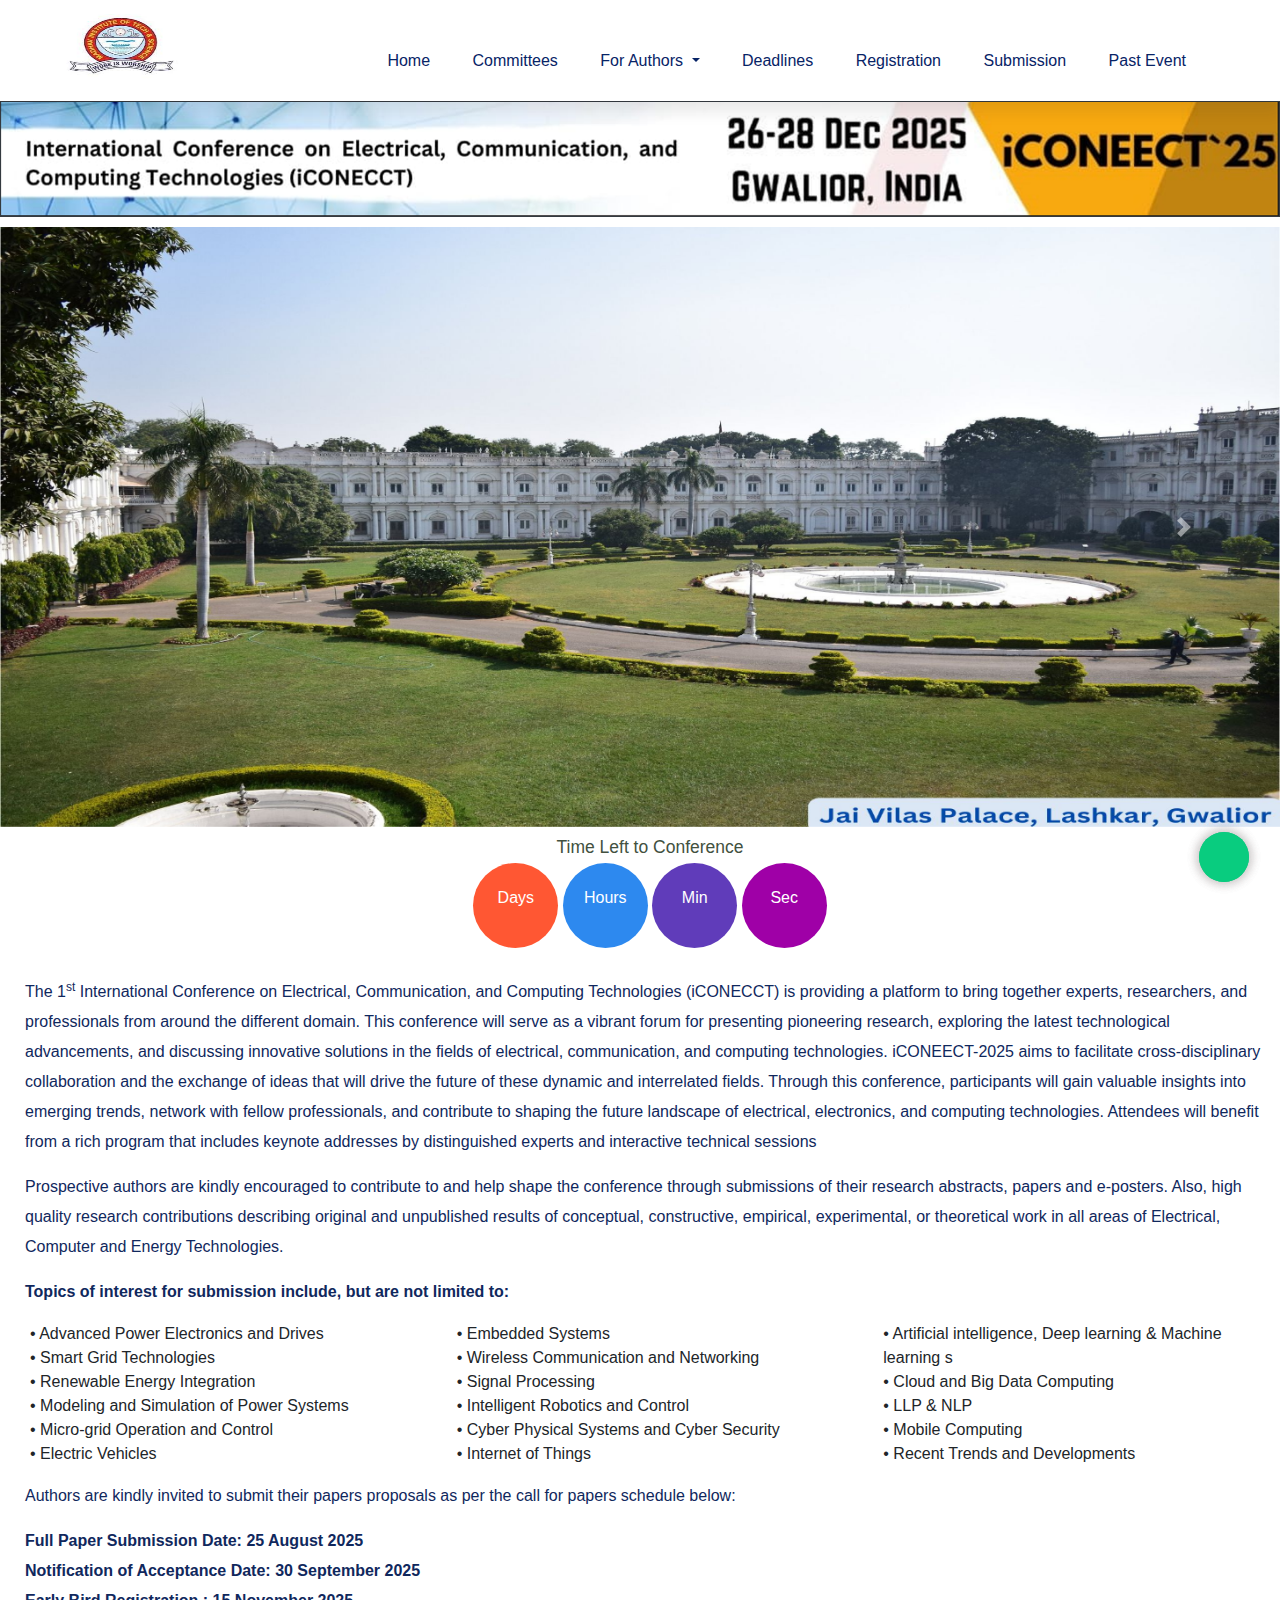
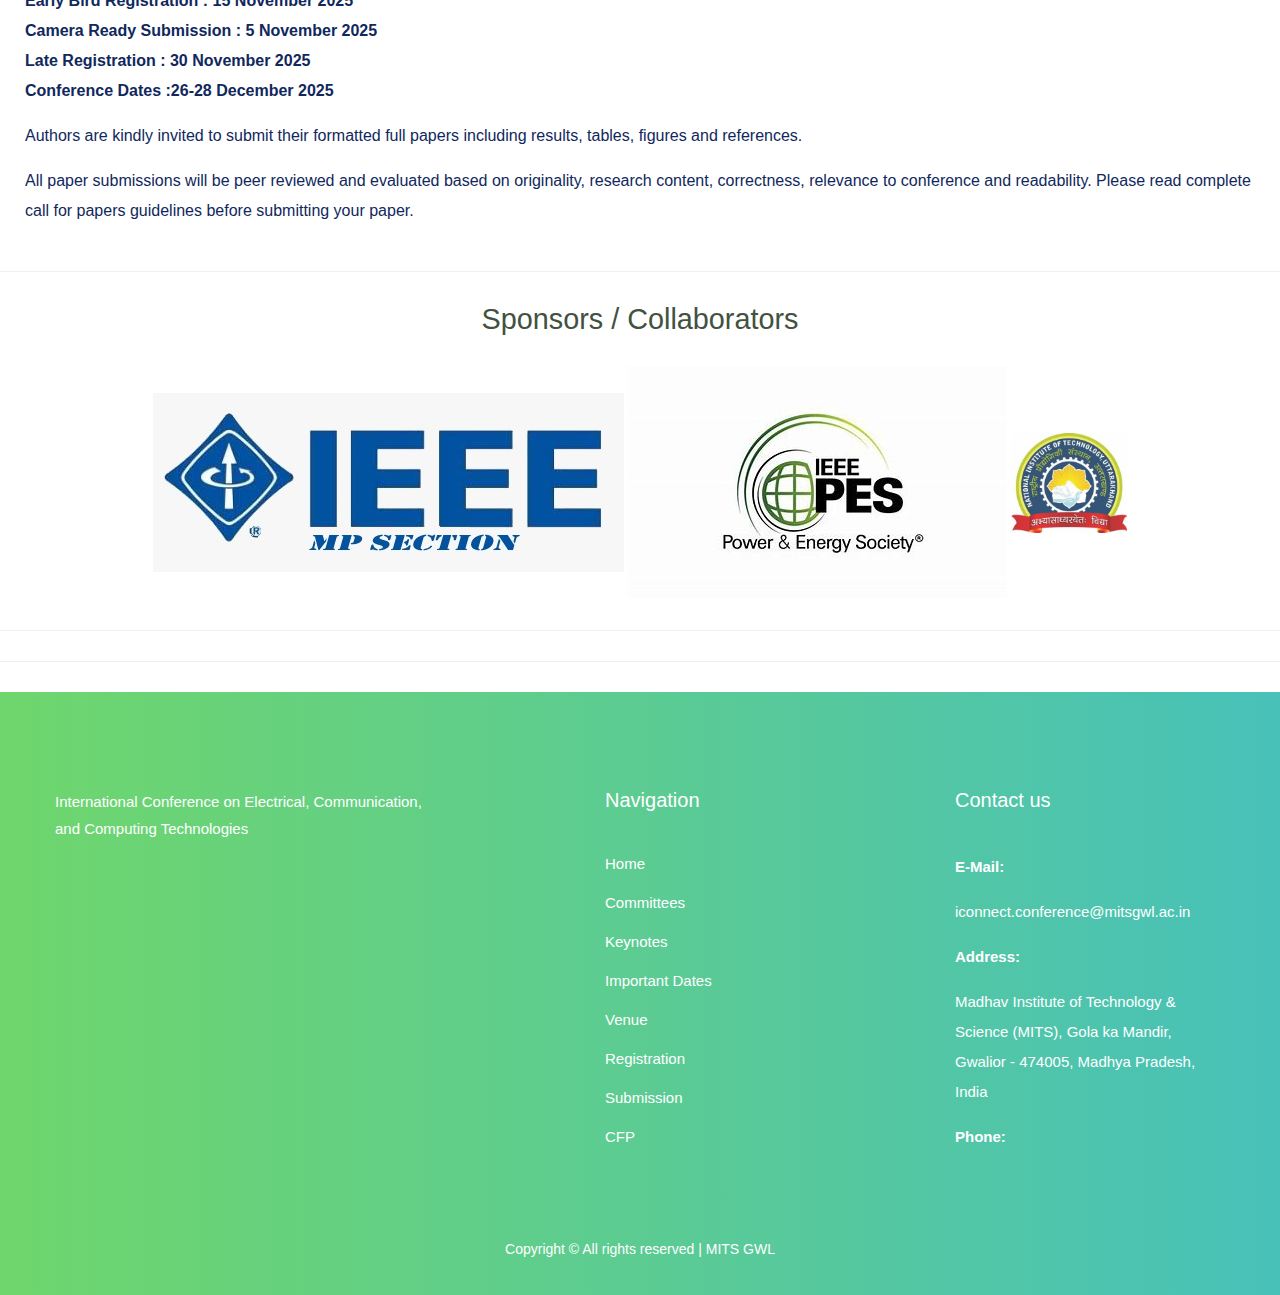
==== index.html @ 1bbd07cb "background color behind the poster is removed  enter the commit message for your changes. Lines star" ====
<!doctype html>
<html class="no-js" lang="en">

<!-- Mirrored from www.icecet.com/ by HTTrack Website Copier/3.x [XR&CO'2014], Thu, 08 Aug 2024 05:51:33 GMT -->
<!-- Added by HTTrack --><meta http-equiv="content-type" content="text/html;charset=UTF-8" /><!-- /Added by HTTrack -->
<head>
    <meta charset="utf-8">
    <meta http-equiv="x-ua-compatible" content="ie=edge">
    <title>iCONEECT-2024 - International Conference on Electrical Computer and Energy Technologies</title>
    <meta name="description" content="">
    <meta name="viewport" content="width=device-width, initial-scale=1">
    
   

    <!-- CSS here -->
    <link rel="stylesheet" href="assets/css/bootstrap.min.css">
    <link rel="stylesheet" href="assets/css/owl.carousel.min.css">
    <link rel="stylesheet" href="assets/css/slicknav.css">
    <link rel="stylesheet" href="assets/css/flaticon.css">
    <link rel="stylesheet" href="assets/css/progressbar_barfiller.css">
    <link rel="stylesheet" href="assets/css/gijgo.css">
    <link rel="stylesheet" href="assets/css/animate.min.css">
    <link rel="stylesheet" href="assets/css/animated-headline.css">
    <link rel="stylesheet" href="assets/css/magnific-popup.css">
    <link rel="stylesheet" href="assets/css/fontawesome-all.min.css">
    <link rel="stylesheet" href="assets/css/themify-icons.css">
    <link rel="stylesheet" href="assets/css/slick.css">
    <link rel="stylesheet" href="assets/css/nice-select.css">
    <link rel="stylesheet" href="assets/css/style.css">


    



    <!-- Google Tag Manager -->
    <script>(function(w,d,s,l,i){w[l]=w[l]||[];w[l].push({'gtm.start':
    new Date().getTime(),event:'gtm.js'});var f=d.getElementsByTagName(s)[0],
    j=d.createElement(s),dl=l!='dataLayer'?'&l='+l:'';j.async=true;j.src=
    '../www.googletagmanager.com/gtm5445.html?id='+i+dl;f.parentNode.insertBefore(j,f);
    })(window,document,'script','dataLayer','GTM-P5CJRMF');</script>
    <!-- End Google Tag Manager -->



   </head>
   <body >



<!-- Google Tag Manager (noscript) -->
<!-- <noscript><iframe src="https://www.googletagmanager.com/ns.html?id=GTM-P5CJRMF"
height="0" width="0" style="display:none;visibility:hidden"></iframe></noscript> -->
<!-- End Google Tag Manager (noscript) -->







    <!-- ? Preloader Start -->
    <!-- <div id="preloader-active">
        <div class="preloader d-flex align-items-center justify-content-center">
            <div class="preloader-inner position-relative">
                <div class="preloader-circle"></div>
                <div class="preloader-img pere-text">
                    <img src="assets/img/logo/loder.png" alt="">
                </div>
            </div>
        </div>
    </div> -->
    <!-- Preloader Start -->
    <header>
        <!-- Header Start -->
        <div class="header-area">
            <div class="main-header ">
                <div class="header-bottom  header-sticky">
                    <div class="container-fluid">
                        <div class="row align-items-end">
                            <!-- Logo -->
                            <div class="col-xl-1 col-lg-1">
                                <div class="logo">
                                    <a href="home.html"><img src="[data-uri]" alt="" style = "height: 100px; width: 150px;" ></a>
                                </div>
                            </div>
                            <div class="col-xl-11 col-lg-11">
                                <div class="menu-wrapper  d-flex align-items-end justify-content-end">
                                    <!-- Main-menu -->
                                    <div class="main-menu d-none d-lg-block">
                                        <nav>
                                            <ul id="navigation">
                                                <li><a href="home.html">Home</a></li>
                                                <li><a href="committees.html">Committees</a></li>
    
                                                <li class="nav-item dropdown">
                                                    <a class="nav-link dropdown-toggle" href="#" id="navbarDropdownMenuLink" data-toggle="dropdown" aria-haspopup="true" aria-expanded="false">
                                                        For Authors
                                                    </a>
                                                    <div class="dropdown-menu" aria-labelledby="navbarDropdownMenuLink">
                                                        <a class="dropdown-item" href="venue.html">Venue </a>
                                                        <a class="dropdown-item" href="keynotes.html">Keynotes </a>
                                                        <a class="dropdown-item" href="cfp.html">Call For Papers</a>
                                                    </div>
                                                </li>
    
                                                <li><a href="important-dates.html">Deadlines </a></li>
                                                <li><a href="registration.html">Registration</a></li>
                                                <li><a href="submission.html">Submission</a></li>
                                                <li><a href="past-events.html">Past Event </a></li>
                                            </ul>
                                        </nav>
                                    </div>
                                </div>
                            </div>
                            <!-- Mobile Menu -->
                            <div class="col-12">
                                <div class="mobile_menu d-block d-lg-none"></div>
                            </div>
                        </div>
                    </div>
                </div>
            </div>
        </div>
        <!-- Header End -->
    </header>

<main>
    
</main>

<!-- Load header.html dynamically -->
<!-- <script>
    document.addEventListener("DOMContentLoaded", function() {
        // Fetch the header.html and insert it into the header div
        fetch('home-header.html')
        .then(response => response.text())
        .then(data => {
            document.getElementById('header').innerHTML = data;
        })
        .catch(error => console.error('Error loading header:', error));
    });
</script> -->
  <script>
// Set the date we're counting down to
var countDownDate = new Date("July 3, 2025 10:00:00").getTime();

// Update the count down every 1 second
var x = setInterval(function() {

  // Get today's date and time
  var now = new Date().getTime();

  // Find the distance between now and the count down date
  var distance = countDownDate - now;

  // Time calculations for days, hours, minutes and seconds
  var days = Math.floor(distance / (1000 * 60 * 60 * 24));
  var hours = Math.floor((distance % (1000 * 60 * 60 * 24)) / (1000 * 60 * 60));
  var minutes = Math.floor((distance % (1000 * 60 * 60)) / (1000 * 60));
  var seconds = Math.floor((distance % (1000 * 60)) / 1000);

  // Display the result in the element with id="sayac"
  //document.getElementById("sayac").innerHTML = days + "d " + hours + "h "
  //+ minutes + "m " + seconds + "s ";

  document.getElementById("gun").innerHTML = days;
  document.getElementById("saat").innerHTML = hours;
  document.getElementById("dakika").innerHTML = minutes;
  document.getElementById("saniye").innerHTML = seconds;

  document.getElementById("gun_m").innerHTML = days;
  document.getElementById("saat_m").innerHTML = hours;
  document.getElementById("dakika_m").innerHTML = minutes;
  document.getElementById("saniye_m").innerHTML = seconds;

  // If the count down is finished, write some text
  if (distance < 0) {
    clearInterval(x);
    document.getElementById("sayac").innerHTML = "EXPIRED";
  }
}, 1000);
</script>


</script>
<style> 
    /* unvisited link */
    a:link {
    color: blue;
    }

    /* visited link */
    a:visited {
    color: blue;
    }

    /* mouse over link */
    a:hover {
    color: hotpink;
    }

    /* selected link */
    a:active {
    color: red;
    }
</style>
<main>

         <section class=" d-none d-sm-block border border-dark" style="margin: 0px 0px 10px 0px;">
            <div class="align-items-center">
               <img  src="assets\img\post\poster.png" class="img-fluid" alt="Conferance Date">
            </div>
        </section>

		
        <section class="support-company-area fix d-block d-sm-none">
            <div class="support-wrapper align-items-center">
                <div class="container-fluid">
                    <div class="support-caption">
                        <p class="">
                            <img src="assets\img\post\poster.png" class="img-fluid" alt="Conferance Date">
                        </p>
                    </div>
                </div>
            </div>
        </section>

        <div id="carouselExampleControls" class="carousel slide" data-ride="carousel">
            <div class="carousel-inner">
                <div class="carousel-item active">
                    <img class="d-block w-100" src="assets\img\hero\jaivilaspalace (2).jpg" alt="Icecet Slider" style="height: 600px; width: 600px;">
                    <p style="position: absolute; margin-top:50%;">Gwalior Fort</p>
                </div>
                <div class="carousel-item">
                    <img class="d-block w-100" src="assets\img\hero\suntemple.jpg" alt="Icecet Slider" style="height: 600px; width: 600px;">
                </div>
                <div class="carousel-item">
                    <img class="d-block w-100" src="assets\img\hero\Mits.jpg" alt="Icecet Slider"style="height: 600px; width: 600px;">
                </div>
                <div class="carousel-item">
                    <img class="d-block w-100" src="assets\img\hero\gwaliorfort (2).jpg" alt="Icecet Slider"style="height: 600px; width: 600px;">
                </div>
               
                
            </div>
            <a class="carousel-control-prev" href="#carouselExampleControls" role="button" data-slide="prev">
                <span class="carousel-control-prev-icon" aria-hidden="true"></span>
                <span class="sr-only">Previous</span>
            </a>
            <a class="carousel-control-next" href="#carouselExampleControls" role="button" data-slide="next">
                <span class="carousel-control-next-icon" aria-hidden="true"></span>
                <span class="sr-only">Next</span>
            </a>
        </div>



        <section class="support-company-area fix ">
            <div class="support-wrapper align-items-center">
                <div class="md-col-12 container-fluid" style="margin:10px;">
                    <div class="support-caption">

                        <div class="container">
                            <div class="row">
                                <div class="col-sm-12 text-center">
                                <h3>Time Left to Conference</h3>
                                </div>
                            </div>
                            <!-- For pc -->
                            <div class="row d-none d-sm-block">
                                <div class="col-sm-12 text-center">
                                <div style="height: 85px; width: 85px; background-color: #FF5733; border-radius: 50%; display: inline-block; margin-top: 0px; padding-top: 0px;">
                                    <h3 id="gun" style="padding-top:15px; font-weight: bold; color:white"></h3>
                                    <p style="color:white;">Days</p>
                                </div>
                                <div style="height: 85px; width: 85px; background-color: #2d89ef; border-radius: 50%; display: inline-block;">
                                    <h3 id="saat" style="padding-top:15px; font-weight: bold; color:white"></h3>
                                    <p style="color:white;">Hours</p>
                                </div>
                                <div style="height: 85px; width: 85px; background-color: #603cba; border-radius: 50%; display: inline-block;">
                                    <h3 id="dakika" style="padding-top:15px; font-weight: bold; color:white"></h3>
                                    <p style="color:white;">Min</p>
                                </div>
                                <div style="height: 85px; width: 85px; background-color: #9f00a7; border-radius: 50%; display: inline-block;">
                                    <h3 id="saniye" style="padding-top:15px; font-weight: bold; color:white"></h3>
                                    <p style="color:white;">Sec</p>
                                </div>
                                </div>
                            </div>
                            <!-- For Mobile -->
                            <div class="row d-none d-block d-sm-none">
                                <div class="col-sm-12 text-center">
                                <div style="height: 65px; width: 65px; background-color: #FF5733; border-radius: 50%; display: inline-block; margin-top: 0px; padding-top: 0px;">
                                    <h3 id="gun_m" style="padding-top:15px; font-weight: bold; color:white; font-size: 14px;"></h3>
                                    <p style="color:white; font-size: 10px;">Days</p>
                                </div>
                                <div style="height: 65px; width: 65px; background-color: #2d89ef; border-radius: 50%; display: inline-block;">
                                    <h3 id="saat_m" style="padding-top:15px; font-weight: bold; color:white; font-size: 14px;"></h3>
                                    <p style="color:white; font-size: 10px;">Hours</p>
                                </div>
                                <div style="height: 65px; width: 65px; background-color: #603cba; border-radius: 50%; display: inline-block;">
                                    <h3 id="dakika_m" style="padding-top:15px; font-weight: bold; color:white; font-size: 14px;"></h3>
                                    <p style="color:white; font-size: 10px;">Min</p>
                                </div>
                                <div style="height: 65px; width: 65px; background-color: #9f00a7; border-radius: 50%; display: inline-block;">
                                    <h3 id="saniye_m" style="padding-top:15px; font-weight: bold; color:white; font-size: 14px;"></h3>
                                    <p style="color:white; font-size: 10px;">Sec</p>
                                </div>
                                </div>
                            </div>
                        </div>

                        <br>

                        <p class="pera-top" style="padding-top: 5px;">
                            The 1<sup>st</sup>  International Conference on Electrical, Communication, and Computing Technologies (iCONECCT) is providing a platform to bring together experts, researchers, and professionals from around the different domain. 
                            This conference will serve as a vibrant forum for presenting pioneering research, exploring the latest technological advancements, and discussing innovative solutions in the fields of electrical, communication, and computing technologies. iCONEECT-2025 aims to facilitate cross-disciplinary collaboration and 
                            the exchange of ideas that will drive the future of these dynamic and interrelated fields.
                             Through this conference, participants will gain valuable insights into emerging trends, network with fellow professionals, and contribute to shaping the future landscape of electrical, electronics, and computing technologies. Attendees will benefit from a rich program that includes keynote addresses by distinguished experts and interactive
                              technical sessions
                        </p>

                        <p class="pera-top">
                        Prospective authors are kindly encouraged to contribute to and help shape the conference through submissions of their research abstracts, papers and e-posters. 
                        Also, high quality research contributions describing original and unpublished results of conceptual, constructive, empirical, experimental, or theoretical work in all areas of Electrical, Computer and Energy Technologies.
                        </p>



                       

                        <p class="pera-top">
                        <b>Topics of interest for submission include, but are not limited to:</b><br>
                            <div class="row">
                                <div class="col-md-4">
                                    <ul style="list-style-type:disc;" class="mx-auto px-2">
                                        <li>• Advanced Power Electronics and Drives</li>
                                        <li>• Smart Grid Technologies </li>
                                        <li>• Renewable Energy Integration</li>
                                        <li>• Modeling and Simulation of Power Systems</li>
                                        <li>• Micro-grid Operation and Control</li>
                                        <li>• Electric Vehicles</li>
                                        
                                    </ul>
                                </div>
                                <div class="col-md-4">
                                    <ul style="list-style-type:disc;" class="mx-auto px-2">
                                        <li>• Embedded Systems</li> 
                                        <li>• Wireless Communication and Networking</li>
                                        <li>• Signal Processing</li>
                                        <li>• Intelligent Robotics and Control</li>
                                        <li>• Cyber Physical Systems and Cyber Security</li>
                                        <li>• Internet of Things</li>

                                    </ul>
                                </div>
                                <div class="col-md-4">
                                    <ul style="list-style-type:disc;" class="mx-auto px-2">
                                        <li>• Artificial intelligence, Deep learning & Machine learning s</li> 
                                        <li>• Cloud and Big Data Computing</li>
                                        <li>• LLP & NLP</li>
                                        <li>• Mobile Computing</li>
                                        <li>• Recent Trends and Developments</li>
                                        
                                    </ul>
                                </div>
                            </div>
                        </p>

                        <p>
                            Authors are kindly invited to submit their papers proposals as per the call for papers schedule below:
                        </p>

                        <p>
                            <b>Full Paper Submission Date:</b> <b>25 August 2025</b> <br>
                            <b> Notification of Acceptance Date:</b> <b>30 September 2025</b>  <br>
                            <b>Early Bird Registration :</b> <b>15 November 2025</b> <br>
                            <b>Camera Ready Submission :</b> <b>5 November 2025</b>  <br>
                            <b>Late Registration :</b> <b>30 November 2025</b> <br>
                            <b>Conference Dates :</b><b>26-28 December 2025</b><br>
                        </p>

                        <p>
                            Authors are kindly invited to submit their formatted full papers including results, tables, figures and references.
                        </p>

                        <p>
                            All paper submissions will be peer reviewed and evaluated based on originality, research content, correctness, relevance to conference and readability. Please read complete call for papers guidelines before submitting your paper.
                        </p>

                    </div>
                </div>
            </div>
        </section>



        <hr>

        <div class="container">
            <div class="row">
                <div class="col-md-12 text-center">
                    <h2 style="font-size: 1.8em;">Sponsors / Collaborators</h2>
					<br>
					<img src="assets\img\logo\IEEEMP.jpeg" style="max-width:750px;" class="img-fluid" alt="Responsive image">
					<img src="assets\img\logo\OIP.jpeg" style="max-width:750px;" class="img-fluid" alt="Responsive image">
                    <img src="assets/img/logo/nituk.jfif" alt="NIT Logo" style="height: 100px;">
                </div>
            </div>
        </div>


        <hr>

      

        <hr>

</main>
<div id="footer"></div>

<script>
    document.addEventListener("DOMContentLoaded", function() {
        // Fetch the footer.html and insert it into the footer div
        fetch('home-footer.html')
            .then(response => {
                if (!response.ok) {
                    throw new Error('Network response was not ok for footer');
                }
                return response.text();
            })
            .then(data => {
                document.getElementById('footer').innerHTML = data;
            })
            .catch(error => console.error('Error loading footer:', error));
    });
</script>
      <!-- Scroll Up -->
      <div id="back-top" >
        <a title="Go to Top" href="#"> <i class="fas fa-level-up-alt"></i></a>
    </div>

    <!-- JS here -->

    <script src="assets/js/vendor/modernizr-3.5.0.min.js"></script>
    <!-- Jquery, Popper, Bootstrap -->
    <script src="assets/js/vendor/jquery-1.12.4.min.js"></script>
    <script src="assets/js/popper.min.js"></script>
    <script src="assets/js/bootstrap.min.js"></script>
    <!-- Jquery Mobile Menu -->
    <script src="assets/js/jquery.slicknav.min.js"></script>

    <!-- Jquery Slick , Owl-Carousel Plugins -->
    <script src="assets/js/owl.carousel.min.js"></script>
    <script src="assets/js/slick.min.js"></script>
    <!-- One Page, Animated-HeadLin -->
    <script src="assets/js/wow.min.js"></script>
    <script src="assets/js/animated.headline.js"></script>
    <script src="assets/js/jquery.magnific-popup.js"></script>

    <!-- Date Picker -->
    <script src="assets/js/gijgo.min.js"></script>
    <!-- Nice-select, sticky -->
    <script src="assets/js/jquery.nice-select.min.js"></script>
    <script src="assets/js/jquery.sticky.js"></script>
    <!-- Progress -->
    <script src="assets/js/jquery.barfiller.js"></script>
    
    <!-- counter , waypoint,Hover Direction -->
    <script src="assets/js/jquery.counterup.min.js"></script>
    <script src="assets/js/waypoints.min.js"></script>
    <script src="assets/js/jquery.countdown.min.js"></script>
    <script src="assets/js/hover-direction-snake.min.js"></script>

    <!-- contact js -->
    <script src="assets/js/contact.js"></script>
    <script src="assets/js/jquery.form.js"></script>
    <script src="assets/js/jquery.validate.min.js"></script>
    <script src="assets/js/mail-script.js"></script>
    <script src="assets/js/jquery.ajaxchimp.min.js"></script>
    
    <!-- Jquery Plugins, main Jquery -->	
    <script src="assets/js/plugins.js"></script>
    <script src="assets/js/main.js"></script>
    
</body>

<!-- Mirrored from www.icecet.com/ by HTTrack Website Copier/3.x [XR&CO'2014], Thu, 08 Aug 2024 05:51:56 GMT -->
</html>
---- assets/css/flaticon.css ----
/*
  	Flaticon icon font: Flaticon
  	Creation date: 02/06/2020 05:24
  	*/

@font-face {
  font-family: "Flaticon";
  src: url("../fonts/Flaticon.eot");
  src: url("../fonts/Flaticond41d.eot?#iefix") format("embedded-opentype"),
       url("../fonts/Flaticon.woff2") format("woff2"),
       url("../fonts/Flaticon.woff") format("woff"),
       url("../fonts/Flaticon.ttf") format("truetype"),
       url("../fonts/Flaticon.svg#Flaticon") format("svg");
  font-weight: normal;
  font-style: normal;
}

@media screen and (-webkit-min-device-pixel-ratio:0) {
  @font-face {
    font-family: "Flaticon";
    src: url("../fonts/Flaticon.svg#Flaticon") format("svg");
  }
}

[class^="flaticon-"]:before, [class*=" flaticon-"]:before,
[class^="flaticon-"]:after, [class*=" flaticon-"]:after {   
  font-family: Flaticon;
font-style: normal;
}

.flaticon-null:before { content: "\f100"; }
.flaticon-null-1:before { content: "\f101"; }
.flaticon-gear:before { content: "\f102"; }
.flaticon-think:before { content: "\f103"; }
---- assets/css/progressbar_barfiller.css ----
/* Custom Code skills */
.single-skill{
  display: flex;
}

.single-skill span {
	color: #79838b;
	font-size: 13px;
	font-weight: 300;
	letter-spacing: 0;
	margin-bottom: 14px;
	display: block;
}
.single-skill .bar-progress {
	width: 100%;
}
.single-skill .bar-title {
  width: 20%;
  margin-bottom: 19px;
}

.skills-content {
  padding-top: 200px;
  padding-left: 70px;
}

.skills-shape-bg {
  height: 651px;
  width: 868px;
  position: absolute;
  content: "";
  border: 2px solid #4d4d4d;
  left: 40%;
  top: 255px;
}

.skills-shape-bg::before {
  position: absolute;
  content: "";
  height: 465px;
  width: 300px;
  border: 2px solid #4d4d4d;
  left: -35%;
  top: 50%;
  transform: translateY(-50%);
  border-right: 0;
}



/* Default */
.barfiller {
	width: 100%;
	height: 10px;
	background: #f6f9fc;
  position: relative;
  border-radius: 5px;
}

.barfiller .fill {
  display: block;
  position: relative;
  width: 0px;
  height: 100%;
  background: #333;
  z-index: 1;
  border-radius: 5px;
}

.barfiller .tipWrap { display: none; }

.barfiller .tip {
  margin-top: -28px;
  padding: 2px 4px;
  font-size: 16px;
  color: #09cc7f;
  left: 0px;
  position: absolute;
  z-index: 2;
  background: transparent;
  font-weight: 800;
}

.barfiller .tip:after {
  border: solid;
  border-color: rgba(0,0,0,.8) transparent;
  border-width: 6px 6px 0 6px;
  content: "";
  display: block;
  position: absolute;
  left: 9px;
  top: 100%;
  z-index: 9;
  display: none;
  
}
---- assets/css/gijgo.css ----
.gj-button {
    background-color: #f5f5f5;
    border: 1px solid #ddd;
    color: #000;
    border-radius: 3px;
    padding: 6px 10px;
    cursor: pointer;
}

.gj-unselectable {
    -webkit-touch-callout: none;
    -webkit-user-select: none;
    -khtml-user-select: none;
    -moz-user-select: none;
    -ms-user-select: none;
    user-select: none;
}

.gj-row {
    display: -webkit-box;
    display: -ms-flexbox;
    display: flex;
    -ms-flex-wrap: wrap;
    flex-wrap: wrap;
}

.gj-margin-left-5 {
    margin-left: 5px;
}

.gj-margin-left-10 {
    margin-left: 10px;
}

.gj-width-full {
    width: 100%;
}

.gj-cursor-pointer {
    cursor: pointer;
}

.gj-text-align-center {
    text-align: center;
}

.gj-font-size-16 {
    font-size: 16px;
}

.gj-hidden {
    display: none;
}

/** Material Design */
.gj-button-md {
    background: 0 0;
    border: none;
    border-radius: 2px;
    color: rgba(0, 0, 0, 0.87);
    position: relative;
    height: 36px;
    margin: 0;
    min-width: 64px;
    padding: 0 16px;
    display: inline-block;
    font-family: "Roboto","Helvetica","Arial",sans-serif;
    font-size: 1rem;
    font-weight: 500;
    text-transform: uppercase;
    letter-spacing: 0;
    overflow: hidden;
    will-change: box-shadow;
    transition: box-shadow .2s cubic-bezier(.4,0,1,1),background-color .2s cubic-bezier(.4,0,.2,1),color .2s cubic-bezier(.4,0,.2,1);
    outline: none;
    cursor: pointer;
    text-decoration: none;
    text-align: center;
    line-height: 36px;
    vertical-align: middle;
    overflow: hidden;
    -webkit-user-select: none;
    -moz-user-select: none;
    -ms-user-select: none;
    user-select: none;
}

.gj-button-md:hover {
    background-color: rgba(158,158,158,.2);
}

.gj-button-md:disabled {
    color: rgba(0,0,0,.26);
    background: 0 0;
}

.gj-button-md .material-icons,
.gj-button-md .gj-icon {
    vertical-align: middle;
    /*font-size: 1.3rem;
    margin-right: 4px;*/
}

.gj-button-md.gj-button-md-icon {
    width: 24px;
    height: 31px;
    min-width: 24px;
    padding: 0px;
    display: table;
}

.gj-button-md.gj-button-md-icon .material-icons,
.gj-button-md.gj-button-md-icon .gj-icon {
    display: table-cell;
    margin-right: 0px;
    width: 24px;
    height: 24px;
}

.gj-button-md.active {
    background-color: rgba(158,158,158,.4);
}

.gj-button-md-group {
    position: relative;
    display: inline-block;
    vertical-align: middle;
}
.gj-textbox-md {
	/* border: none; */
	/* border-bottom: 1px solid rgba(0,0,0,.42); */
	display: block;
	font-family: "Helvetica","Arial",sans-serif;
	font-size: 16px;
	line-height: 16px;
	/* padding: 4px 0px; */
	margin: 0;
	/* width: 100%; */
	background: 0 0;
	/* text-align: ; */
	color: rgba(0,0,0,.87);
	padding-left: 44px;
	border: 1px solid #dca73a;
	/* padding: 15px 15px; */
	/* text-align: center; */
	width: 177px;
	height: 55px;
	border-radius: 5px;
}
.gj-textbox-md:focus,
.gj-textbox-md:active {
    /* border-bottom: 2px solid rgba(0,0,0,.42); */
    outline: none;
}

.gj-textbox-md::placeholder {
    color: #8e8e8e;
}

.gj-textbox-md:-ms-input-placeholder {
    color: #8e8e8e;
}

.gj-textbox-md::-ms-input-placeholder {
    color: #8e8e8e;
}

.gj-md-spacer-24 {
    min-width: 24px;
    width: 24px;
    display: inline-block;
}

.gj-md-spacer-32 {
    min-width: 32px;
    width: 32px;
    display: inline-block;
}

.gj-modal {
    position: fixed;
    top: 0;
    right: 0;
    bottom: 0;
    left: 0;
    z-index: 1203;
    display: none;
    overflow: hidden;
    -webkit-overflow-scrolling: touch;
    outline: 0;
    background-color: rgba(0, 0, 0, 0.54118);
    transition: 200ms ease opacity;
    will-change: opacity;
}

/* List */
ul.gj-list li [data-role="wrapper"] {
    display: table;
    width: 100%;
}

ul.gj-list li [data-role="checkbox"] {
    display: table-cell;
    vertical-align:middle;
    text-align:center;
}

ul.gj-list li [data-role="image"] {
    display: table-cell;
    vertical-align:middle;
    text-align:center;
}

ul.gj-list li [data-role="display"] {
    display: table-cell;
    vertical-align:middle;
    cursor: pointer;
}

ul.gj-list li [data-role="display"]:empty:before {
  content: "\200b"; /* unicode zero width space character */
}

/* List - Bootstrap */
ul.gj-list-bootstrap {
    padding-left: 0px;
    margin-bottom: 0px;
}

ul.gj-list-bootstrap li {
    padding: 0px;
}

ul.gj-list-bootstrap li [data-role="wrapper"] {
    padding: 0px 10px;
}

ul.gj-list-bootstrap li [data-role="checkbox"] {
    width: 24px;
    padding: 3px;
}

ul.gj-list-bootstrap li [data-role="image"] {
    width: 24px;
    height: 24px;
}

ul.gj-list-bootstrap li [data-role="display"] {
    padding: 8px 0px 8px 4px;
}

.list-group-item.active ul li, .list-group-item.active:focus ul li, .list-group-item.active:hover ul li {
    text-shadow: none;
    color:initial;
}

/* List - Material Design */
ul.gj-list-md {
    padding: 0px;
    list-style: none;
    list-style-type: none;
    line-height: 24px;
    letter-spacing: 0;
    color: #616161; /* Gray 700 */
}

ul.gj-list-md li {
    display: list-item;
    list-style-type: none;
    padding: 0px;
    min-height: unset;
    box-sizing: border-box;
    align-items: center;
    cursor: default;
    overflow: hidden;

    font-family: "Roboto","Helvetica","Arial",sans-serif;
    font-size: 16px;
    font-weight: 400;
    letter-spacing: .04em;
    line-height: 1;
    
    -webkit-flex-direction: row;
    -ms-flex-direction: row;
    flex-direction: row;
    -webkit-flex-wrap: nowrap;
    -ms-flex-wrap: nowrap;
    flex-wrap: nowrap;
}

ul.gj-list-md li [data-role="checkbox"] {
    height: 24px;
    width: 24px;
}

ul.gj-list-md li [data-role="image"] {
    height: 24px;
    width: 24px;
}

ul.gj-list-md li [data-role="display"] {
    padding: 8px 0px 8px 5px;
    order: 0;
    flex-grow: 2;
    text-decoration: none;
    box-sizing: border-box;
    align-items: center;
    text-align: left;
    color: rgba(0,0,0,.87);
}

ul.gj-list-md li.disabled>[data-role="wrapper"]>[data-role="display"] {
    color: #9E9E9E; /* Gray 500 */
}

.gj-list-md-active {
    background: #e0e0e0;
    color: #3f51b5;
}


/* Picker */
.gj-picker {
    position: absolute;
    z-index: 1203;
    background-color: #fff;
}

.gj-picker .selected {
    color: #fff;
}

/* Material Design */
.gj-picker-md {
    font-family: "Roboto","Helvetica","Arial",sans-serif;
    font-size: 16px;
    font-weight: 400;
    letter-spacing: .04em;
    line-height: 1;
    color: rgba(0,0,0,.87);
    border: 1px solid #E0E0E0;
}

.gj-modal .gj-picker-md {
    border: 0px;
}

.gj-picker-md [role="header"] {
    color: rgba(255, 255, 255, 0.54);
    display: flex;
    background: #2196f3;
    align-items: baseline;
    user-select: none;
    justify-content: center;
}

.gj-picker-md [role="footer"] {
    float: right;
    padding: 10px;
}

.gj-picker-md [role="footer"] button.gj-button-md {
    color: #2196f3;
    font-weight: bold;
    font-size: 13px;
}

/* Bootstrap */
.gj-picker-bootstrap {
    border-radius: 4px;
    border: 1px solid #E0E0E0;
}

.gj-picker-bootstrap .selected {
    color: #888;
}

.gj-picker-bootstrap [role="header"] {
    background: #eee;
    color: #AAA;
}
@font-face {
    font-family: 'gijgo-material';
    src: url('../fonts/gijgo-materialba15.eot?235541');
    src: url('../fonts/gijgo-materialba15.eot?235541#iefix') format('embedded-opentype'), url('../fonts/gijgo-materialba15.ttf?235541') format('truetype'), url('../fonts/gijgo-materialba15.woff?235541') format('woff'), url('../fonts/gijgo-materialba15.svg?235541#gijgo-material') format('svg');
    font-weight: normal;
    font-style: normal;
}

.gj-icon {
    /* use !important to prevent issues with browser extensions that change fonts */
    font-family: 'gijgo-material' !important;
    font-size: 24px;
    speak: none;
    font-style: normal;
    font-weight: normal;
    font-variant: normal;
    text-transform: none;
    line-height: 1;
    /* Enable Ligatures ================ */
    letter-spacing: 0;
    -webkit-font-feature-settings: "liga";
    -moz-font-feature-settings: "liga=1";
    -moz-font-feature-settings: "liga";
    -ms-font-feature-settings: "liga" 1;
    font-feature-settings: "liga";
    -webkit-font-variant-ligatures: discretionary-ligatures;
    font-variant-ligatures: discretionary-ligatures;
    /* Better Font Rendering =========== */
    -webkit-font-smoothing: antialiased;
    -moz-osx-font-smoothing: grayscale;
}

.gj-icon.undo:before {
    content: "\e900";
}

.gj-icon.vertical-align-top:before {
    content: "\e901";
}

.gj-icon.vertical-align-center:before {
    content: "\e902";
}

.gj-icon.vertical-align-bottom:before {
    content: "\e903";
}

.gj-icon.arrow-dropup:before {
    content: "\e904";
}

.gj-icon.clock:before {
    content: "\e905";
}

.gj-icon.refresh:before {
    content: "\e906";
}

.gj-icon.last-page:before {
    content: "\e907";
}

.gj-icon.first-page:before {
    content: "\e908";
}

.gj-icon.cancel:before {
    content: "\e909";
}

.gj-icon.clear:before {
    content: "\e90a";
}

.gj-icon.check-circle:before {
    content: "\e90b";
}

.gj-icon.delete:before {
    content: "\e90c";
}

.gj-icon.arrow-upward:before {
    content: "\e90d";
}

.gj-icon.arrow-forward:before {
    content: "\e90e";
}

.gj-icon.arrow-downward:before {
    content: "\e90f";
}

.gj-icon.arrow-back:before {
    content: "\e910";
}

.gj-icon.list-numbered:before {
    content: "\e911";
}

.gj-icon.list-bulleted:before {
    content: "\e912";
}

.gj-icon.indent-increase:before {
    content: "\e913";
}

.gj-icon.indent-decrease:before {
    content: "\e914";
}

.gj-icon.redo:before {
    content: "\e915";
}

.gj-icon.align-right:before {
    content: "\e916";
}

.gj-icon.align-left:before {
    content: "\e917";
}

.gj-icon.align-justify:before {
    content: "\e918";
}

.gj-icon.align-center:before {
    content: "\e919";
}

.gj-icon.strikethrough:before {
    content: "\e91a";
}

.gj-icon.italic:before {
    content: "\e91b";
}

.gj-icon.underlined:before {
    content: "\e91c";
}

.gj-icon.bold:before {
    content: "\e91d";
}

.gj-icon.arrow-dropdown:before {
    content: "\e91e";
}

.gj-icon.done:before {
    content: "\e91f";
}

.gj-icon.pencil:before {
    content: "\e920";
}

.gj-icon.minus:before {
    content: "\e921";
}

.gj-icon.plus:before {
    content: "\e922";
}

.gj-icon.chevron-up:before {
    content: "\e923";
}

.gj-icon.chevron-right:before {
    content: "\e924";
}

.gj-icon.chevron-down:before {
    content: "\e925";
}

.gj-icon.chevron-left:before {
    content: "\e926";
}

.gj-icon.event:before {
    content: "\e927";
}
.gj-draggable {
    cursor: move;
}
.gj-resizable-handle {
    position: absolute;
    font-size: 0.1px;
    display: block;
    -ms-touch-action: none;
    touch-action: none;
    z-index: 1203;
}

.gj-resizable-n {
    cursor: n-resize;
    height: 7px;
    width: 100%;
    top: -5px;
    left: 0;
}
.gj-resizable-e {
    cursor: e-resize;
    width: 7px;
    right: -5px;
    top: 0;
    height: 100%;
}
.gj-resizable-s {
    cursor: s-resize;
    height: 7px;
    width: 100%;
    bottom: -5px;
    left: 0;
}
.gj-resizable-w {
	cursor: w-resize;
	width: 7px;
	left: -5px;
	top: 0;
	height: 100%;
}
.gj-resizable-se {
	cursor: se-resize;
	width: 12px;
	height: 12px;
	right: 1px;
	bottom: 1px;
}
.gj-resizable-sw {
	cursor: sw-resize;
	width: 9px;
	height: 9px;
	left: -5px;
	bottom: -5px;
}
.gj-resizable-nw {
	cursor: nw-resize;
	width: 9px;
	height: 9px;
	left: -5px;
	top: -5px;
}
.gj-resizable-ne {
	cursor: ne-resize;
	width: 9px;
	height: 9px;
	right: -5px;
	top: -5px;
}

.gj-dialog-footer {
    position: absolute;
    bottom: 0px;
    width: 100%;
    margin-top: 0px;
}

.gj-dialog-scrollable [data-role="body"] {
    overflow-x: hidden;
    overflow-y: scroll;
}

/** Bootstrap 3 **/
.gj-dialog-bootstrap {
    overflow: hidden;
    z-index: 1202;
}

.gj-dialog-bootstrap [data-role="title"] {
    display: inline;
}
.gj-dialog-bootstrap [data-role="close"] {
    line-height: 1.42857143;
}

/** Bootstrap 4 **/
.gj-dialog-bootstrap4 {
    overflow: hidden;
    z-index: 1202;
}

.gj-dialog-bootstrap4 [data-role="title"] {
    display: inline;
}
.gj-dialog-bootstrap4 [data-role="close"] {
    line-height: 1.5;
}

/** Material Design **/
.gj-dialog-md {
    background-color: #FFF;
    overflow: hidden;
    border: none;
    box-shadow: 0 11px 15px -7px rgba(0,0,0,.2), 0 24px 38px 3px rgba(0,0,0,.14), 0 9px 46px 8px rgba(0,0,0,.12);
    box-sizing: border-box;
    position: relative;
    display: -webkit-box;
    display: -webkit-flex;
    display: -ms-flexbox;
    display: flex;
    -webkit-box-orient: vertical;
    -webkit-box-direction: normal;
    -webkit-flex-direction: column;
    -ms-flex-direction: column;
    flex-direction: column;
    -webkit-background-clip: padding-box;
    background-clip: padding-box;
    outline: 0;
    z-index: 1202;
}

.gj-dialog-md-header {
    padding: 24px 24px 0px 24px;
    font-family: "Roboto","Helvetica","Arial",sans-serif;
}

.gj-dialog-md-title {
    margin: 0;
    font-weight: 400;
    display: inline;
    line-height: 28px;
    font-size: 20px;
}

.gj-dialog-md-close {
    -webkit-appearance: none;
    padding: 0;
    cursor: pointer;
    background: 0 0;
    border: 0;
    float: right;
    line-height: 28px;
    font-size: 28px;
}

.gj-dialog-md-body {
    padding: 20px 24px 24px 24px;
    color: rgba(0,0,0,.54);
    font-family: "Helvetica","Arial",sans-serif;
    font-size: 14px;
    font-weight: 400;
    line-height: 20px;
}

.gj-dialog-md-footer {
    padding: 8px 8px 8px 24px;
    display: -webkit-flex;
    display: -ms-flexbox;
    display: flex;
    -webkit-flex-direction: row-reverse;
    -ms-flex-direction: row-reverse;
    flex-direction: row-reverse;
    -webkit-flex-wrap: wrap;
    -ms-flex-wrap: wrap;
    flex-wrap: wrap;

    box-sizing: border-box;
}

.gj-dialog-md-footer>*:first-child {
    margin-right: 0;
}

.gj-dialog-md-footer>* {
    margin-right: 8px;
    height: 36px;
}
DIV.gj-grid-wrapper {
    margin: auto;
    position: relative;
    clear:both;
    z-index: 1;
}

TABLE.gj-grid {
    margin: auto;    
    border-collapse: collapse;
    width: 100%;
    table-layout: fixed;
}

TABLE.gj-grid THEAD TH [data-role="selectAll"] {
    margin: auto;
}

TABLE.gj-grid THEAD TH [data-role="title"] {
    display: inline-block;
}

TABLE.gj-grid THEAD TH [data-role="sorticon"] {
    display: inline-block;
}

TABLE.gj-grid THEAD TH {
    overflow: hidden;
    text-overflow: ellipsis;
}

TABLE.gj-grid.autogrow-header-row THEAD TH {
    overflow: auto;
    text-overflow: initial;
    white-space: pre-wrap;
    -ms-word-break: break-word;
    word-break: break-word;
}

TABLE.gj-grid > tbody > tr > td {
    overflow: hidden;
    position: relative;
}

table.gj-grid tbody div[data-role="display"] {
    vertical-align: middle;
    text-indent: 0;
    white-space: pre-wrap;
    -ms-word-break: break-word;
    word-break: break-word;
}

table.gj-grid.fixed-body-rows tbody div[data-role="display"] {
    overflow: hidden;
    text-overflow: ellipsis;
    white-space: nowrap;
    -ms-word-break: initial;
    word-break: initial;
}

table.gj-grid tfoot DIV[data-role="display"] {
    vertical-align: middle;
    text-indent: 0;
    display: flex;
}

TABLE.gj-grid .fa {
    padding: 2px;
}

TABLE.gj-grid > tbody > tr > td > div {
    padding: 2px;
    overflow: hidden;
}

DIV.gj-grid-wrapper DIV.gj-grid-loading-cover
{
    background: #BBBBBB;
    opacity: 0.5;
    position: absolute;
    vertical-align: middle;
}

DIV.gj-grid-wrapper DIV.gj-grid-loading-text
{
    position: absolute;
    font-weight: bold;
}

/* Bootstrap Theme */
table.gj-grid-bootstrap thead th {
    background-color: #f5f5f5;
    vertical-align:middle;
}

table.gj-grid-bootstrap thead th [data-role="sorticon"] {
    margin-left: 5px;
}

table.gj-grid-bootstrap thead th [data-role="sorticon"] i.gj-icon,
table.gj-grid-bootstrap thead th [data-role="sorticon"] i.material-icons {
    position: absolute;
    font-size: 20px;
    top: 15px;
}

table.gj-grid-bootstrap tbody tr td div[data-role="display"] {
    padding: 0px;
}

.gj-grid-bootstrap-4 .gj-checkbox-bootstrap {
    display: inline-block;
    padding-top: 2px;
}

.gj-grid-bootstrap-4 tbody tr.active {
    background-color: rgba(0,0,0,.075);
}

/* Material Design Theme */
.gj-grid-md {
    position: relative;
    border: 1px solid #e0e0e0;
    border-collapse: collapse;
    white-space: nowrap;
    font-size: 13px;
    font-family: "Roboto","Helvetica","Arial",sans-serif;
    background-color: #fff;
}

.gj-grid-md td:first-of-type, .gj-grid-md th:first-of-type {
    padding-left: 24px;
}

.gj-grid-md th {
    position: relative;
    vertical-align: bottom;
    font-weight: 700;
    line-height: 31px;
    letter-spacing: 0;
    height: 56px;
    font-size: 12px;
    color: rgba(0,0,0,.54);
    padding-bottom: 8px;
    box-sizing: border-box;
    padding: 12px 18px;
    text-align: right;
}

.gj-grid-md td {
    position: relative;
    height: 48px;
    border-top: 1px solid #e0e0e0;
    border-bottom: 1px solid #e0e0e0;
    padding: 12px 18px;
    box-sizing: border-box;
    text-align: left;
    color: rgba(0,0,0,.87);
}

.gj-grid-md tbody tr {
    position: relative;
    height: 48px;
    transition-duration: .28s;
    transition-timing-function: cubic-bezier(.4,0,.2,1);
    transition-property: background-color;
}

.gj-grid-md tbody tr:hover {
    background-color: #EEEEEE; /* Gray 200 */
}

.gj-grid-md tbody tr.gj-grid-md-select {
    background-color: #F5F5F5; /* Grey 100 */
}


table.gj-grid-md thead th [data-role="sorticon"] {
    margin-left: 5px;
}

table.gj-grid-md thead th [data-role="sorticon"] i.gj-icon,
table.gj-grid-md thead th [data-role="sorticon"] i.material-icons {
    position: absolute;
    font-size: 16px;
    top: 19px;
}

table.gj-grid-md thead th.gj-grid-select-all {
    padding-bottom: 3px;
}
/* Hide all prioritized columns by default */
@media only all {
	th.display-1120,
	td.display-1120,
	th.display-960,
	td.display-960,
	th.display-800,
	td.display-800,
	th.display-640,
	td.display-640,
	th.display-480,
	td.display-480,
	th.display-320,
	td.display-320 {
		display: none;
	}
}

/* Show at 320px (20em x 16px) */
@media screen and (min-width: 20em) {
	TABLE.gj-grid-bootstrap th.display-320,
	TABLE.gj-grid-bootstrap td.display-320 {
		display: table-cell;
	}
}
/* Show at 480px (30em x 16px) */
@media screen and (min-width: 30em) {
	TABLE.gj-grid-bootstrap th.display-480,
	TABLE.gj-grid-bootstrap td.display-480 {
		display: table-cell;
	}
}
/* Show at 640px (40em x 16px) */
@media screen and (min-width: 40em) {
	TABLE.gj-grid-bootstrap th.display-640,
	TABLE.gj-grid-bootstrap td.display-640 {
		display: table-cell;
	}
}
/* Show at 800px (50em x 16px) */
@media screen and (min-width: 50em) {
	TABLE.gj-grid-bootstrap th.display-800,
	TABLE.gj-grid-bootstrap td.display-800 {
		display: table-cell;
	}
}
/* Show at 960px (60em x 16px) */
@media screen and (min-width: 60em) {
	TABLE.gj-grid-bootstrap th.display-960,
	TABLE.gj-grid-bootstrap td.display-960 {
		display: table-cell;
	}
}
/* Show at 1,120px (70em x 16px) */
@media screen and (min-width: 70em) {
	TABLE.gj-grid-bootstrap th.display-1120,
	TABLE.gj-grid-bootstrap td.display-1120 {
		display: table-cell;
	}
}

/* Material Design Theme */
.gj-grid-md tfoot tr th {
    padding-right: 14px;
}

.gj-grid-md tfoot tr[data-role="pager"] .gj-grid-mdl-pager-label {
    padding-left: 5px;
    padding-right: 5px;
}

.gj-grid-md tfoot tr[data-role="pager"] .gj-dropdown-md {
    margin-left: 12px;
}

.gj-grid-md tfoot tr[data-role="pager"] .gj-dropdown-md [role="presenter"] {
    font-size: 12px;
    font-weight: bold;
    color: rgba(0,0,0,.54);
}

.gj-grid-md tfoot tr[data-role="pager"] .gj-dropdown-md [role="presenter"] [role="display"] {
    text-align: right;
}

.gj-grid-md tfoot tr[data-role="pager"] .gj-grid-md-limit-select {
    margin-left: 10px;
    font-size: 12px;
    font-weight: bold;
    color: rgba(0,0,0,.54);
}

/* Bootstrap */
.gj-grid-bootstrap tfoot tr[data-role="pager"] th {
    line-height: 30px;
    background-color: #f5f5f5;
}

.gj-grid-bootstrap tfoot tr[data-role="pager"] th > div > div {
    margin-right: 5px;
}

.gj-grid-bootstrap tfoot tr[data-role="pager"] th > div > button {
    margin-right: 5px;
}

.gj-grid-bootstrap-4 tfoot tr[data-role="pager"] th > div button {
    height: 34px;
}

.gj-grid-bootstrap-4 tfoot tr[data-role="pager"] th div .gj-dropdown-bootstrap-4 .gj-dropdown-expander-mi .gj-icon {
    top: 5px;
}

.gj-grid-bootstrap-3 tfoot tr[data-role="pager"] th > div > input {
    margin-right: 5px;
    width: 40px;
    text-align: right;
    display: inline-block;
    font-weight: bold;
}

.gj-grid-bootstrap-4 tfoot tr[data-role="pager"] th > div > div.input-group {
    width: 40px;
}

.gj-grid-bootstrap-4 tfoot tr[data-role="pager"] th > div > div.input-group input {
    text-align: right;
    font-weight: bold;
    height: 34px;
    padding-top: 2px;
    padding-bottom: 6px;
}

.gj-grid-bootstrap tfoot tr[data-role="pager"] th > div > select {
    display: inline-block;
    margin-right: 5px;
    width: 60px;
}

.gj-grid-bootstrap tfoot tr[data-role="pager"] th .gj-dropdown-bootstrap .gj-list-bootstrap [data-role="display"] {
    line-height: 14px;
}

.gj-grid-bootstrap tfoot tr[data-role="pager"] th .gj-dropdown-bootstrap [role="presenter"] [role="display"] {
    font-weight: bold;
}

.gj-grid-bootstrap tfoot tr[data-role="pager"] th .gj-dropdown-bootstrap-3 [role="presenter"] {
    padding: 2px 8px;
}

.gj-grid-bootstrap tfoot tr[data-role="pager"] th .gj-dropdown-bootstrap-4 [role="presenter"] {
    padding: 1px 8px;
}
.gj-grid thead tr th div.gj-grid-column-resizer-wrapper {
    position: relative;
    width: 100%;
    height: 0px; 
    top: 0px; 
    left: 0px; 
    padding: 0px;
}

span.gj-grid-column-resizer {
    position: absolute;
    right: 0px;
    width: 10px;
    top: -100px;
    height: 300px;
    z-index: 1203;
    cursor: e-resize;
}

.gj-grid-resize-cursor {
    cursor: e-resize;
}
.gj-grid-md tbody tr.gj-grid-top-border td {
  border-top: 2px solid #777;
}
.gj-grid-md tbody tr.gj-grid-bottom-border td {
  border-bottom: 2px solid #777;
}

.gj-grid-bootstrap tbody tr.gj-grid-top-border td {
  border-top: 2px solid #777;
}
.gj-grid-bootstrap tbody tr.gj-grid-bottom-border td {
  border-bottom: 2px solid #777;
}
.gj-grid-md thead tr th.gj-grid-left-border,
.gj-grid-md tbody tr td.gj-grid-left-border
{
    border-left: 3px solid #777;
}
.gj-grid-md thead tr th.gj-grid-right-border,
.gj-grid-md tbody tr td.gj-grid-right-border
{
    border-right: 3px solid #777;
}

.gj-grid-bootstrap thead tr th.gj-grid-left-border,
.gj-grid-bootstrap tbody tr td.gj-grid-left-border
{
    border-left: 5px solid #ddd;
}
.gj-grid-bootstrap thead tr th.gj-grid-right-border,
.gj-grid-bootstrap tbody tr td.gj-grid-right-border
{
    border-right: 5px solid #ddd;
}
.gj-dirty {
    position: absolute;
    top: 0px;
    left: 0px;
    border-style: solid;
    border-width: 3px;
    border-color: #f00 transparent transparent #f00;
    padding: 0;
    overflow: hidden;
    vertical-align: top;
}

/* Material Design */
.gj-grid-md tbody tr td.gj-grid-management-column {
    padding: 3px;
}

.gj-grid-md tbody tr td[data-mode="edit"] {
    padding: 0px 18px;
}

.gj-grid-md tbody .gj-dropdown-md [role="presenter"] [role="display"] {
    padding: 0px;
}

/* Bootstrap */
.gj-grid-bootstrap tbody tr td[data-mode="edit"] {
    padding: 0px;
}

.gj-grid-bootstrap tbody tr td[data-mode="edit"] [data-role="edit"] {
    padding: 0px;
}

/* Bootstrap 3 */
.gj-grid-bootstrap-3 tbody tr td.gj-grid-management-column {
    padding: 3px;
}

.gj-grid-bootstrap-3 tbody tr td[data-mode="edit"] {
    height: 38px;
}

.gj-grid-bootstrap-3 tbody tr td[data-mode="edit"] [data-role="edit"] input[type="text"] {
    height: 37px;
    padding: 8px;
}

.gj-grid-bootstrap-3 tbody tr td[data-mode="edit"] .gj-dropdown-bootstrap [role="presenter"] {
    border: 0px;
    border-radius: 0px;
    height: 37px;
    padding-left: 8px;
}

.gj-grid-bootstrap-3 tbody tr td[data-mode="edit"] .gj-datepicker-bootstrap {
    height: 37px;
}

.gj-grid-bootstrap-3 tbody tr td[data-mode="edit"] .gj-datepicker-bootstrap [role="input"] {
    height: 37px;
    border:0px;
    border-radius: 0px;
}

.gj-grid-bootstrap-3 tbody tr td[data-mode="edit"] .gj-datepicker-bootstrap [role="right-icon"] {
    border:0px;
    border-radius: 0px;
}

.gj-grid-bootstrap-3 tbody tr td[data-mode="edit"] .gj-checkbox-bootstrap {
    display: inline-block;
    padding-top: 10px;
    height: 32px;
}

/* Bootstrap 4 */
.gj-grid-bootstrap-4 tbody tr td.gj-grid-management-column {
    padding: 6px;
}

.gj-grid-bootstrap-4 tbody tr td[data-mode="edit"] [data-role="edit"] input[type="text"] {
    height: 48px;
    padding-left: 12px;
}

.gj-grid-bootstrap-4 tbody tr td[data-mode="edit"] .gj-dropdown-bootstrap [role="presenter"] {
    border: 0px;
    border-radius: 0px;
    height: 48px;
    padding-left: 12px;
    font-family: -apple-system,system-ui,BlinkMacSystemFont,"Segoe UI",Roboto,"Helvetica Neue",Arial,sans-serif;
}

.gj-grid-bootstrap-4 tbody tr td[data-mode="edit"] .gj-dropdown-bootstrap-4 [role="expander"].gj-dropdown-expander-mi .gj-icon,
.gj-grid-bootstrap-4 tbody tr td[data-mode="edit"] .gj-dropdown-bootstrap-4 [role="expander"].gj-dropdown-expander-mi .material-icons {
    top: 13px;
}

.gj-grid-bootstrap-4 tbody tr td[data-mode="edit"] .gj-datepicker-bootstrap {
    height: 48px;
}

.gj-grid-bootstrap-4 tbody tr td[data-mode="edit"] .gj-datepicker-bootstrap [role="input"] {
    height: 48px;
    border:0px;
    border-radius: 0px;
}

.gj-grid-bootstrap-4 tbody tr td[data-mode="edit"] .gj-datepicker-bootstrap [role="right-icon"] {
    background-color: #fff;
}

.gj-grid-bootstrap-4 tbody tr td[data-mode="edit"] .gj-datepicker-bootstrap [role="right-icon"] button {
    border: 0px;
    border-radius: 0px;
    width: 43px;
    position: relative;
}

.gj-grid-bootstrap-4 tbody tr td[data-mode="edit"] .gj-datepicker-bootstrap [role="right-icon"] .gj-icon,
.gj-grid-bootstrap-4 tbody tr td[data-mode="edit"] .gj-datepicker-bootstrap [role="right-icon"] .material-icons {
    top: 13px;
    left: 10px;
    font-size: 24px;
}

.gj-grid-bootstrap-4 tbody tr td[data-mode="edit"] .gj-checkbox-bootstrap {
    display: inline-block;
    padding-top: 15px;
    height: 42px;
}
.gj-grid-md thead tr[data-role="filter"] th {
    border-top: 1px solid #e0e0e0;
}

div.gj-grid-wrapper div.gj-grid-bootstrap-toolbar {
    background-color: #f5f5f5;
    padding: 8px;
    font-weight: bold;
    border: 1px solid #ddd;
}

div.gj-grid-wrapper div.gj-grid-bootstrap-4-toolbar {
    background-color: #f5f5f5;
    padding: 12px;
    font-weight: bold;
    border: 1px solid #ddd;
}

div.gj-grid-wrapper div.gj-grid-md-toolbar {
    font-weight: bold;
    font-size: 24px;
    font-family: "Helvetica","Arial",sans-serif;
    background-color: rgb(255, 255, 255);
    
    border-top: 1px solid #e0e0e0;
    border-left: 1px solid #e0e0e0;
    border-right: 1px solid #e0e0e0;
    border-bottom: 0px;
    border-collapse: collapse;

    padding: 0 18px 0px 18px;
    line-height: 56px;
}
table.gj-grid-scrollable tbody {
    overflow-y: auto;
    overflow-x: hidden;
    display: block;
}

/* Material Design */
table.gj-grid-md.gj-grid-scrollable {
    border-bottom: 0px;
}

table.gj-grid-md.gj-grid-scrollable tbody {
    border-right: 1px solid #e0e0e0;
    border-bottom: 1px solid #e0e0e0;
}

table.gj-grid-md.gj-grid-scrollable tfoot {
    border-bottom: 1px solid #e0e0e0;
}

/* Bootstrap 3 */
table.gj-grid-bootstrap.gj-grid-scrollable {
    border-bottom: 0px;
}

table.gj-grid-bootstrap.gj-grid-scrollable tbody {
    border-right: 1px solid #ddd;
    border-bottom: 1px solid #ddd;
}

table.gj-grid-bootstrap.gj-grid-scrollable tbody tr[data-role="row"]:first-child td {
    border-top: 0px;
}

table.gj-grid-bootstrap.gj-grid-scrollable tbody tr[data-role="row"] td:first-child {
    border-left: 0px;
}

table.gj-grid-bootstrap.gj-grid-scrollable tbody tr[data-role="row"] td:last-child {
    border-right: 0px;
}

table.gj-grid-bootstrap.gj-grid-scrollable tfoot {
    border-bottom: 1px solid #ddd;
}

ul.gj-list li [data-role="spacer"] {
    display: table-cell;
}

ul.gj-list li [data-role="expander"] {
    display: table-cell;
    vertical-align:middle;
    text-align:center;
    cursor: pointer;
}

[data-type="tree"] ul li [data-role="expander"].gj-tree-material-icons-expander {
    width: 24px;
}

[data-type="tree"] ul li [data-role="expander"].gj-tree-font-awesome-expander {
    width: 24px;
}

[data-type="tree"] ul li [data-role="expander"].gj-tree-glyphicons-expander {
    width: 24px;
}

[data-type="tree"] ul li [data-role="expander"].gj-tree-glyphicons-expander .glyphicon {
    top: 4px;
    height: 24px;
}

/* Bootstrap Theme */
.gj-tree-bootstrap-3 ul.gj-list-bootstrap li {
    border: 0px;
    border-radius: 0px;
    color: #333;
}

.gj-tree-bootstrap-3 ul.gj-list-bootstrap li.active {
    color: #fff;
}

.gj-tree-bootstrap-3 ul.gj-list-bootstrap li.disabled {
    color: #777;
    background-color: #eee;
}

.gj-tree-bootstrap-4 ul.gj-list-bootstrap li {
    border: 0px;
    border-radius: 0px;
    color: #212529;
}

.gj-tree-bootstrap-4 ul.gj-list-bootstrap li.active {
    color: #fff;
}

.gj-tree-bootstrap-4 ul.gj-list-bootstrap li.disabled {
    color: #868e96;
}

.gj-tree-bootstrap-4 ul.gj-list-bootstrap li ul.gj-list-bootstrap {
    width: 100%;
}

.gj-tree-bootstrap-border ul.gj-list-bootstrap li {
    border: 1px solid #ddd;
}

.gj-tree-bootstrap-border ul.gj-list-bootstrap li ul.gj-list-bootstrap li {
    border-left: 0px;
    border-right: 0px;
}

.gj-tree-bootstrap-border ul.gj-list-bootstrap li:first-child {
    border-top-left-radius: 4px;
    border-top-right-radius: 4px;
}

.gj-tree-bootstrap-border ul.gj-list-bootstrap li:last-child {
    border-bottom-left-radius: 4px;
    border-bottom-right-radius: 4px;
}

.gj-tree-bootstrap-border ul.gj-list-bootstrap li ul.gj-list-bootstrap li:first-child {
    border-top-left-radius: 0px;
    border-top-right-radius: 0px;
}

.gj-tree-bootstrap-border ul.gj-list-bootstrap li ul.gj-list-bootstrap li:last-child {
    border-bottom: 0px;
    border-bottom-left-radius: 0px;
    border-bottom-right-radius: 0px;
}

ul.gj-list-bootstrap li [data-role="expander"].gj-tree-material-icons-expander {
    padding-top: 8px;
    padding-bottom: 4px;
}

ul.gj-list-bootstrap li [data-role="expander"].gj-tree-material-icons-expander .gj-icon {
    width: 24px;
    height: 24px;
}

/* Material Design Theme */
ul.gj-list-md li.disabled > [data-role="wrapper"] > [data-role="expander"] {
    color: #9E9E9E; /* Gray 500 */
}

.gj-tree-md-border ul.gj-list-md li {
    border: 1px solid #616161; /* Gray 700 */
    margin-bottom: -1px;
}

.gj-tree-md-border ul.gj-list-md li ul.gj-list-md li {
    border-left: 0px;
    border-right: 0px;
}

.gj-tree-md-border ul.gj-list-md li ul.gj-list-md li:last-child {
    border-bottom: 0px;
}
.gj-tree-drop-above {    
    border-top: 1px solid #000;
}

.gj-tree-drop-below {
    border-bottom: 1px solid #000;
}

.gj-tree-bootstrap-3 ul.gj-list-bootstrap li [data-role="wrapper"].drop-above {
    border-top: 2px solid #000;
}

.gj-tree-bootstrap-3 ul.gj-list-bootstrap li [data-role="wrapper"].drop-below {
    border-bottom: 2px solid #000;
}

.gj-tree-bootstrap-4 ul.gj-list-bootstrap li [data-role="wrapper"].drop-above {
    border-top: 2px solid #000;
}

.gj-tree-bootstrap-4 ul.gj-list-bootstrap li [data-role="wrapper"].drop-below {
    border-bottom: 2px solid #000;
}

.gj-tree-drag-el {
    padding: 0px;
    margin: 0px;
    z-index: 1203;
}

.gj-tree-drag-el li {
    padding: 0px;
    margin: 0px;
}

.gj-tree-drag-el [data-role="wrapper"] {
    cursor: move;
    display: table;
}

.gj-tree-drag-el [data-role="indicator"] {
    width: 14px;
    padding: 0px 3px;
    display: table-cell;
    vertical-align: middle;
    text-align: center;
}

.gj-tree-bootstrap-drag-el li.list-group-item {
    border: 0px;
    background: unset;
}

.gj-tree-bootstrap-drag-el [data-role="indicator"] {
    width: 24px;
    height: 24px;
    padding: 0px;
}

.gj-tree-md-drag-el [data-role="indicator"] {
    width: 24px;
    height: 24px;
    padding: 0px;
}
/* Bootstrap */
.gj-checkbox-bootstrap {
    min-width: 0;
    font-size: 0;
    font-weight: normal;
    margin: 0px;
    text-align: center;
    width: 18px;
    height: 18px;
    position: relative;
    display: inline;
}

.gj-checkbox-bootstrap input[type="checkbox"] {
    display: none;
    margin-bottom: -12px;
}

.gj-checkbox-bootstrap span {
    background: #fff;
    display: block;
    content: " ";
    width: 18px;
    height: 18px;
    line-height: 11px;
    font-size: 11px;
    padding: 2px;
    color: #555555;
    border: 1px solid #CCCCCC;
    border-radius: 3px;
    transition: box-shadow 0.2s linear, border-color 0.2s linear;
    cursor: pointer;
    margin: auto;
}

.gj-checkbox-bootstrap input[type="checkbox"]:focus + span:before {
    outline: 0;
    box-shadow: 0 0 0 0 #66afe9, 0 0 6px rgba(102, 175, 233, .6);
    border-color: #66afe9;
}

.gj-checkbox-bootstrap input[type="checkbox"][disabled] + span {
    opacity: 0.6;
    cursor: not-allowed;
}

/* Bootstrap 4 */
.gj-checkbox-bootstrap.gj-checkbox-bootstrap-4 span {
    line-height: 16px;
    padding: 0px;
}

.gj-checkbox-bootstrap-4.gj-checkbox-material-icons input[type="checkbox"]:checked + span:after {
    font-size: 16px;
}

.gj-checkbox-bootstrap-4.gj-checkbox-material-icons input[type="checkbox"]:indeterminate + span:after {
    font-size: 16px;
}

/* Material Design */
.gj-checkbox-md {
    min-width: 0;
    font-size: 0;
    font-weight: normal;
    margin: 0px;
    text-align: center;
    width: 16px;
    height: 16px;
    position: relative;
}

.gj-checkbox-md input[type="checkbox"] {
    display: none;
    margin-bottom: -12px;
}

.gj-checkbox-md span {
    display: inline-block;
    box-sizing: border-box;
    width: 16px;
    height: 16px;
    margin: 0;
    cursor: pointer;
    overflow: hidden;
    border: 2px solid #616161; /* Gray 700 */
    border-radius: 2px;
    z-index: 2;
}

.gj-checkbox-md input[type="checkbox"]:checked + span {
    border: 2px solid #536DFE; /* Indigo A200 */
}

.gj-checkbox-md input[type="checkbox"]:checked + span:after {
    color: #FFF;
    background-color: #536DFE; /* Indigo A200 */
    position: absolute;
    left: 1px;
    top: -15px;
}

.gj-checkbox-md input[type="checkbox"]:indeterminate + span {
    border: 2px solid #616161; /* Gray 700 */
}

.gj-checkbox-md input[type="checkbox"]:indeterminate + span:after {    
    color: #616161;/*color: rgba(0, 0, 0, 1);*/
    position: absolute;
    left: 1px;
    top: -15px;
}

.gj-checkbox-md input[type="checkbox"][disabled] + span {
    border: 2px solid #9E9E9E;
}

.gj-checkbox-md input[type="checkbox"][disabled] + span:after {
    background-color: #9E9E9E;
}

.gj-checkbox-md input[type="checkbox"][disabled]:indeterminate + span:after {
    color: #FFFFFF;
}

/* Material Icons */
.gj-checkbox-material-icons input[type="checkbox"]:checked + span:after {
    content: "\e91f";
    font-size: 14px;
    font-weight: bold;
    white-space: pre;
}

.gj-checkbox-material-icons input[type="checkbox"]:indeterminate + span:after {
    content: "\e921";
    font-size: 14px;
    font-weight: bold;
    white-space: pre;
}

/* Glyphicons */
.gj-checkbox-glyphicons input[type="checkbox"]:checked + span:after {
    display: inline-block;
    font-family: 'Glyphicons Halflings';
    content: "\e013 ";
}

.gj-checkbox-glyphicons input[type="checkbox"]:indeterminate + span:after {
    display: inline-block;
    font-family: 'Glyphicons Halflings';
    content: "\2212 ";
    padding-right: 1px;
}

/* fontawesome */
.gj-checkbox-fontawesome .fa {
    font-size: 14px;
}
.gj-checkbox-bootstrap.gj-checkbox-fontawesome .fa {
    line-height: 18px;
}

.gj-checkbox-fontawesome input[type="checkbox"]:checked + span:before {
    content: "\f00c ";
}

.gj-checkbox-fontawesome input[type="checkbox"]:indeterminate + span:before {
    content: "\f068 ";
}
.gj-editor [role="body"] {
    overflow: auto;
    outline: 0px solid transparent;
    box-sizing: border-box;
}

/* Material Design */
.gj-editor-md {
    padding: 7px;
    font-family: "Roboto","Helvetica","Arial",sans-serif;
    font-size: 14px;
    font-weight: 500;
    letter-spacing: 0;
    border: 1px solid rgba(158,158,158,.2);
}

.gj-editor-md [role="toolbar"] {
    margin-bottom: 7px;
}

.gj-editor-md [role="toolbar"] .gj-button-md {
    min-width: 54px;
    margin-right: 5px;
}

.gj-editor-md [role="toolbar"] .gj-button-md .gj-icon {
    width: 24px;
    height: 24px;
}

.gj-editor-md [role="body"] {
    border: 1px solid rgba(158,158,158,.2);
}

.gj-editor-md p {
    margin: 0;
    padding: 0;
}

.gj-editor-md blockquote {
    font-size: 14px;
}

/* Bootstrap */
.gj-editor-bootstrap {
    padding: 7px;
    border: 1px solid #eceeef;
}

.gj-editor-bootstrap [role="toolbar"] {
    margin-bottom: 7px;
}

.gj-editor-bootstrap [role="toolbar"] .btn-group {
    margin-right: 10px;
}

.gj-editor-bootstrap [role="toolbar"] button {
    height: 36px;
}

.gj-editor-bootstrap [role="body"] {
    border: 1px solid #eceeef;
}

.gj-editor-bootstrap p {
    margin: 0;
    padding: 0;
}

.gj-editor-bootstrap blockquote {
    font-size: 14px;
}
.gj-dropdown {
    position: relative;
    border-collapse: separate;
}

.gj-dropdown [role="presenter"] {
    display: table;
    cursor: pointer;
    outline: none;
    position: relative;
}

.gj-dropdown [role="presenter"] [role="display"] {
    display: table-cell;
    text-align: left;
    width: 100%;
}

.gj-dropdown [role="presenter"] [role="expander"] {
    display: table-cell;
    vertical-align:middle;
    text-align:center;
    width: 24px;
    height: 24px;
}

/* Material Design */
.gj-dropdown-md [role="presenter"] {
    font-family: "Roboto","Helvetica","Arial",sans-serif;
    font-size: 16px;
    font-weight: 400;
    letter-spacing: .04em;
    line-height: 1;
    color: rgba(0,0,0,.87);
    padding: 0px;
    border: 0px;
    border-bottom: 1px solid rgba(0,0,0,.42);
    background: transparent;
}

.gj-dropdown-md [role="presenter"]:focus,
.gj-dropdown-md [role="presenter"]:active {
    border-bottom: 2px solid rgba(0,0,0,.42);
}

.gj-dropdown-md [role="presenter"] [role="display"] {
    padding: 4px 0px;
    line-height: 18px;
}

.gj-dropdown-md [role="presenter"] [role="display"] .placeholder {
    color: #8e8e8e;
}

.gj-dropdown-list-md {
    position: absolute;
    top: 0px;
    left: 0px;
    background-color: #f5f5f5;
    color: #000;
    margin: 0px;
    z-index: 1203;
}

.gj-dropdown-list-md li:hover, .gj-dropdown-list-md li.active {
    background-color: #eee;
}

/* Bootstrap */
.gj-dropdown-bootstrap [role="presenter"] [role="display"] {
    padding-right: 5px;
}

.gj-dropdown-bootstrap [role="presenter"] [role="expander"] {
    padding-left: 5px;
}

.gj-dropdown-bootstrap [role="presenter"] [role="expander"].gj-dropdown-expander-mi {
    width: 24px;
}

.gj-dropdown-bootstrap-3 [role="presenter"] [role="display"] {
    line-height: 20px;
}

.gj-dropdown-bootstrap-3 [role="presenter"] [role="display"] .placeholder {
    color: #9999b3;
}

.gj-dropdown-bootstrap-3 [role="presenter"] [role="expander"] {
    width: 20px;
    height: 20px;
}

.gj-dropdown-bootstrap-3 [role="presenter"] [role="expander"].gj-dropdown-expander-mi .gj-icon,
.gj-dropdown-bootstrap-3 [role="presenter"] [role="expander"].gj-dropdown-expander-mi .material-icons {
    top: 5px;
    right: 10px;
    position: absolute;
}

.gj-dropdown-bootstrap-4 [role="presenter"] {
    border: 1px solid #ced4da;
}

.gj-dropdown-bootstrap-4 [role="presenter"] [role="display"] {
    line-height: 24px;
}

.gj-dropdown-bootstrap-4 [role="presenter"] [role="expander"].gj-dropdown-expander-mi .gj-icon,
.gj-dropdown-bootstrap-4 [role="presenter"] [role="expander"].gj-dropdown-expander-mi .material-icons {
    top: 7px;
    right: 10px;
    position: absolute;
}

.gj-dropdown-list-bootstrap {
    position: absolute;
    top: 32px;
    left: 0px;
    margin: 0px;
    z-index: 1203;
}
.gj-datepicker [role="input"]::-ms-clear {
    display: none;
}

.gj-datepicker [role="right-icon"] {
    cursor: pointer;
}

.gj-picker div[role="navigator"] {
    display: -webkit-box;
    display: -ms-flexbox;
    display: flex;
    -ms-flex-wrap: wrap;
    flex-wrap: wrap;
}

.gj-picker div[role="navigator"] div {
    cursor: pointer;
    position: relative;
    flex-basis: 0;
    -webkit-box-flex: 1;
    -ms-flex-positive: 1;
    flex-grow: 1;
    max-width: 100%;
}

.gj-picker div[role="navigator"] div[role="period"] {
    width: 100%;
    text-align: center;
}

/* Material Design */
.gj-datepicker-md {
	font-family: "Roboto","Helvetica","Arial",sans-serif;
	font-size: 16px;
	font-weight: 400;
	letter-spacing: .04em;
	line-height: 1;
	color: #9d9d9d;
    position: relative;
    /* background-image: url(../img/logo/date-picker-icon.png); */
}
.gj-datepicker-md [role="right-icon"] {
	position: absolute;
	left: 13px;
	top: 16px;
	font-size: 24px;
}

.gj-datepicker-md.small .gj-textbox-md {
    font-size: 14px;
}

.gj-datepicker-md.small .gj-icon {
    font-size: 22px;
}

.gj-datepicker-md.large .gj-textbox-md {
    font-size: 18px;
}

.gj-datepicker-md.large .gj-icon {
    font-size: 28px;
}

.gj-picker-md.datepicker [role="header"] {
    padding: 20px 20px;
    display: block;
}

.gj-picker-md.datepicker [role="header"] [role="year"] {
    font-size: 17px;
    padding-bottom: 5px;
    cursor: pointer;
}

.gj-picker-md.datepicker [role="header"] [role="date"] {
    font-size: 36px;
    cursor: pointer;
}

.gj-picker-md div[role="navigator"] {
    height: 42px;
    line-height: 42px;
}

.gj-picker div[role="navigator"] div[role="period"] {
    font-weight: bold;
    font-size: 15px;
}

.gj-picker-md div[role="navigator"] div:first-child {
    max-width: 42px;
}

.gj-picker-md div[role="navigator"] div:last-child {
    max-width: 42px;
}

.gj-picker-md div[role="navigator"] div i.gj-icon,
.gj-picker-md div[role="navigator"] div i.material-icons {
    position: absolute;
    top: 8px;
}

.gj-picker-md div[role="navigator"] div:first-child i.gj-icon,
.gj-picker-md div[role="navigator"] div:first-child i.material-icons {
    left: 10px;
}

.gj-picker-md div[role="navigator"] div:last-child i.gj-icon,
.gj-picker-md div[role="navigator"] div:last-child i.material-icons {
    right: 11px;
}

.gj-picker-md table thead {
    color: #9E9E9E; /* Gray 500 */
}

.gj-picker-md table tr th div,
.gj-picker-md table tr td div {
    display: block;
    width: 40px;
    height: 40px;
    line-height: 40px;
    font-size: 13px;
    text-align: center;
    vertical-align: middle;
}

[type="year"].gj-picker-md table tr td div,
[type="decade"].gj-picker-md table tr td div,
[type="century"].gj-picker-md table tr td div {
    width: 73px;
    height: 73px;
    line-height: 73px;
    cursor: pointer;
}

.gj-picker-md table tr td.gj-cursor-pointer div:hover {
    background: #EEEEEE;
    border-radius: 50%;
    color: rgba(0,0,0,.87);
}

.gj-picker-md table tr td.other-month div,
.gj-picker-md table tr td.disabled div {
    color: #BDBDBD; /* Gray 400 */
}

.gj-picker-md table tr td.focused div {
    background: #E0E0E0; /* Gray 300 */
    border-radius: 50%;
}

.gj-picker-md table tr td.today div {
    color: #1976D2;
}

.gj-picker-md table tr td.selected.gj-cursor-pointer div {
    color: #FFFFFF;
    background: #1976D2; /* Blue 700 */
    border-radius: 50%;
}

.gj-picker-md table tr td.calendar-week div {
    font-weight: bold;
}

/* Bootstrap */
.gj-datepicker-bootstrap :focus,
.gj-datepicker-bootstrap :active {
    box-shadow: none;
}

.gj-picker-bootstrap {
    border: 1px solid rgba(0,0,0,0.15);
    border-radius: 4px;
    padding: 4px;
}

.gj-modal .gj-picker-bootstrap {
    padding: 0px;
}

.gj-picker-bootstrap.datepicker [role="header"] {
    padding: 10px 20px;
    display: block;
}

.gj-picker-bootstrap.datepicker [role="header"] [role="year"] {
    font-size: 15px;
    cursor: pointer;
}

.gj-picker-bootstrap [role="header"] [role="date"] {
    font-size: 24px;
    cursor: pointer;
}

.gj-modal .gj-picker-bootstrap.datepicker [role="body"] {
    padding: 15px;
}

.gj-picker-bootstrap div[role="navigator"] {
    height: 30px;
    line-height: 30px;
    text-align: center;
}

.gj-picker-bootstrap div[role="navigator"] div:first-child {
    max-width: 30px;
}

.gj-picker-bootstrap div[role="navigator"] div:last-child {
    max-width: 30px;
}

.gj-picker-bootstrap table tr td div,
.gj-picker-bootstrap table tr th div {
    display: block;
    width: 30px;
    height: 30px;
    line-height: 30px;
    text-align: center;
    vertical-align: middle;
}

[type="year"].gj-picker-bootstrap table tr td div,
[type="decade"].gj-picker-bootstrap table tr td div,
[type="century"].gj-picker-bootstrap table tr td div {
    width: 53px;
    height: 53px;
    line-height: 53px;
    cursor: pointer;
}

.gj-picker-bootstrap table tr th div i,
.gj-picker-bootstrap table tr th div span {
    line-height: 30px;
}

.gj-picker-bootstrap div[role="navigator"] .gj-icon,
.gj-picker-bootstrap div[role="navigator"] .material-icons {
    margin: 3px;
}

.gj-picker-bootstrap table tr td.focused div,
.gj-picker-bootstrap table tr td.gj-cursor-pointer div:hover {
    background: #EEEEEE;
    border-radius: 4px;
    color: #212529;
}

.gj-picker-bootstrap table tr td.today div {
    color: #204d74;
    font-weight: bold;
}

.gj-picker-bootstrap table tr td.selected.gj-cursor-pointer div {
    color: #fff;
    background-color: #204d74;
    border-color: #122b40;
    border-radius: 4px;
}

.gj-picker-bootstrap table tr td.other-month div,
.gj-picker-bootstrap table tr td.disabled div {
    color: #777;
}

/* Bootstrap 3 */
.gj-datepicker-bootstrap span[role="right-icon"].input-group-addon {
    border-top-left-radius: 0px;
    border-bottom-left-radius: 0px;
    border-top-right-radius: 4px;
    border-bottom-right-radius: 4px;
    border-left: 0px;
    position: relative;
    /*width: 38px;*/
}

.gj-datepicker-bootstrap span[role="right-icon"].input-group-addon .gj-icon,
.gj-datepicker-bootstrap span[role="right-icon"].input-group-addon .material-icons {
    position: absolute;
    top: 7px;
    left: 7px;
}

/* Bootstrap 4 */
.gj-datepicker-bootstrap [role="right-icon"] button {
    width: 38px;
    position: relative;
    border: 1px solid #ced4da;
}

.gj-datepicker-bootstrap [role="right-icon"] button:hover {
    color: #6c757d;
    background-color: transparent;
}

.gj-datepicker-bootstrap.input-group-sm [role="right-icon"] button {
    width: 30px;
}

.gj-datepicker-bootstrap.input-group-lg [role="right-icon"] button {
    width: 48px;
}

.gj-datepicker-bootstrap [role="right-icon"] button .gj-icon,
.gj-datepicker-bootstrap [role="right-icon"] button .material-icons {
    position: absolute;
    font-size: 21px;
    top: 9px;
    left: 9px;
}

.gj-datepicker-bootstrap.input-group-sm [role="right-icon"] button .gj-icon,
.gj-datepicker-bootstrap.input-group-sm [role="right-icon"] button .material-icons {
    top: 6px;
    left: 6px;
    font-size: 19px;
}

.gj-datepicker-bootstrap.input-group-lg [role="right-icon"] button .gj-icon,
.gj-datepicker-bootstrap.input-group-lg [role="right-icon"] button .material-icons {
    font-size: 27px;
    top: 10px;
    left: 10px;
}
.gj-timepicker [role="input"]::-ms-clear {
    display: none;
}

.gj-timepicker [role="right-icon"] {
    cursor: pointer;
}

.gj-picker.timepicker [role="header"] {
    font-size: 58px;
    padding: 20px 0;
    line-height: 58px;

    display: flex;
    align-items: baseline;
    user-select: none;
    justify-content: center;
}

.gj-picker.timepicker [role="header"] div {
    cursor: pointer;
    width: 66px;
    text-align: right;
}

.gj-picker [role="header"] [role="mode"] {
    position: relative;
    width: 0px;
}

.gj-picker [role="header"] [role="mode"] span {
    position: absolute;
    left: 7px;
    line-height: 18px;
    font-size: 18px;
}

.gj-picker [role="header"] [role="mode"] span[role="am"] {
    top: 7px;
}

.gj-picker [role="header"] [role="mode"] span[role="pm"] {
    bottom: 7px;
}

.gj-picker [role="body"] [role="dial"] {
    width: 256px;
    color: rgba(0, 0, 0, 0.87);
    height: 256px;
    position: relative;
    background: #eeeeee;
    border-radius: 50%;
    margin: 10px;
}

.gj-picker [role="body"] [role="hour"] {
    top: calc(50% - 16px);
    left: calc(50% - 16px);
    width: 32px;
    height: 32px;
    cursor: pointer;
    position: absolute;
    font-size: 14px;
    text-align: center;
    line-height: 32px;
    user-select: none;
    pointer-events: none;
}

.gj-picker [role="body"] [role="hour"].selected {
    color: rgba(255, 255, 255, 1);
}

.gj-picker [role="body"] [role="arrow"] {
    top: calc(50% - 1px);
    left: 50%;
    width: calc(50% - 20px);
    height: 2px;
    position: absolute;
    pointer-events: none;
    transform-origin: left center;
    transition: all 250ms cubic-bezier(0.4, 0, 0.2, 1);
    width: calc(50% - 52px);
}

.gj-picker .arrow-begin {
    top: -3px;
    left: -4px;
    width: 8px;
    height: 8px;
    position: absolute;
    border-radius: 50%;
}

.gj-picker .arrow-end {
    top: -15px;
    right: -16px;
    width: 0;
    height: 0;
    position: absolute;
    box-sizing: content-box;
    border-width: 16px;
    border-radius: 50%;
}

/* Material Design */
.gj-timepicker-md {
    font-family: "Roboto","Helvetica","Arial",sans-serif;
    font-size: 16px;
    font-weight: 400;
    letter-spacing: .04em;
    line-height: 1;
    color: rgba(0,0,0,.87);
    position: relative;
}

.gj-timepicker-md.small .gj-textbox-md {
    font-size: 14px;
}

.gj-timepicker-md.small .gj-icon {
    font-size: 22px;
}

.gj-timepicker-md.large .gj-textbox-md {
    font-size: 18px;
}

.gj-timepicker-md.large .gj-icon {
    font-size: 28px;
}

.gj-timepicker-md [role="right-icon"] {
    cursor: pointer;
    position: absolute;
    right: 0px;
    top: 0px;
    font-size: 24px;
}

.gj-picker-md .arrow-begin {
    background-color: #2196f3;
}
.gj-picker-md .arrow-end {
    border: 16px solid #2196f3;
}

.gj-picker-md [role="body"] [role="arrow"] {
    background-color: #2196f3;
}

/* Bootstrap */
.gj-timepicker-bootstrap :focus,
.gj-timepicker-bootstrap :active {
    box-shadow: none;
}

.gj-picker-bootstrap [role="body"] [role="arrow"] {
    background-color: #888;
}

.gj-picker-bootstrap .arrow-begin {
    background-color: #888;
}

.gj-picker-bootstrap .arrow-end {
    border: 16px solid #888;
}

/* Bootstrap 3 */
.gj-timepicker-bootstrap .input-group-addon {
    border-top-left-radius: 0px;
    border-bottom-left-radius: 0px;
    border-top-right-radius: 4px;
    border-bottom-right-radius: 4px;
    border-left: 0px;
    position: relative;
    width: 38px;
}

.gj-timepicker-bootstrap.input-group-sm .input-group-addon {
    width: 30px;
}

.gj-timepicker-bootstrap.input-group-lg .input-group-addon {
    width: 46px;
}

.gj-timepicker-bootstrap .input-group-addon .gj-icon,
.gj-timepicker-bootstrap .input-group-addon .material-icons {
    position: absolute;
    font-size: 21px;
    top: 6px;
    left: 8px;
}

.gj-timepicker-bootstrap.input-group-sm .input-group-addon .gj-icon,
.gj-timepicker-bootstrap.input-group-sm .input-group-addon .material-icons {
    font-size: 19px;
    top: 5px;
    left: 5px;
}

.gj-timepicker-bootstrap.input-group-lg .input-group-addon .gj-icon,
.gj-timepicker-bootstrap.input-group-lg .input-group-addon .material-icons {
    font-size: 27px;
    top: 10px;
    left: 10px;
}

/* Bootstrap 4 */
.gj-timepicker-bootstrap [role="right-icon"] button {
    width: 38px;
    position: relative;
}

.gj-timepicker-bootstrap.input-group-sm [role="right-icon"] button {
    width: 30px;
}

.gj-timepicker-bootstrap.input-group-lg [role="right-icon"] button {
    width: 48px;
}

.gj-timepicker-bootstrap [role="right-icon"] button .gj-icon,
.gj-timepicker-bootstrap [role="right-icon"] button .material-icons {
    position: absolute;
    font-size: 21px;
    top: 7px;
    left: 9px;
}

.gj-timepicker-bootstrap.input-group-sm [role="right-icon"] button .gj-icon,
.gj-timepicker-bootstrap.input-group-sm [role="right-icon"] button .material-icons {
    top: 4px;
    left: 6px;
    font-size: 19px;
}

.gj-timepicker-bootstrap.input-group-lg [role="right-icon"] button .gj-icon,
.gj-timepicker-bootstrap.input-group-lg [role="right-icon"] button .material-icons {
    font-size: 27px;
    top: 8px;
    left: 10px;
}
.gj-picker.datetimepicker [role="header"] [role="date"] {
    padding-bottom: 5px;
    text-align: center;
    cursor: pointer;
}

.gj-picker [role="switch"] {
    align-items: baseline;
    user-select: none;
    position: relative;
}

.gj-picker [role="switch"] [role="calendarMode"] {
    cursor: pointer;
    position: absolute;
    bottom: 2px;
    left: 0px;
}

.gj-picker [role="switch"] [role="time"] {
    width: 100%;
    text-align: center;
}

.gj-picker [role="switch"] [role="time"] div {
    display: inline;
    cursor: pointer;
}

.gj-picker [role="switch"] [role="calendarMode"] {
    cursor: pointer;
}

.gj-picker [role="switch"] [role="clockMode"] {
    position: absolute;
    right: 0px;
    bottom: 3px;
    cursor: pointer;
}

/* Material Design */
.gj-picker-md.datetimepicker [role="header"] {
    font-size: 36px;
    padding: 10px 20px;
    display: block;
}

.gj-picker-md [role="switch"] {
    color: rgba(255, 255, 255, 0.54);
    background: #2196f3;
    font-size: 32px;
}

/* Bootstrap */
.gj-picker-bootstrap.datetimepicker [role="header"] {
    font-size: 36px;
    padding: 10px 20px;
    display: block;
}

.gj-picker-bootstrap.datetimepicker [role="header"] [role="time"] {
    font-size: 22px;
}

.gj-slider {
    position: relative;
    padding: 8px 6px;
}

.gj-slider [role="track"] {
    width: 100%;
}

.gj-slider [role="progress"] {
    position: absolute;
    z-index: 1203;
}

.gj-slider [role="handle"] {
    position: absolute;
}

.gj-slider-md [role="track"] {
    display: -webkit-box;
    display: -ms-flexbox;
    display: flex;
    -webkit-box-orient: vertical;
    -webkit-box-direction: normal;
    -ms-flex-direction: column;
    flex-direction: column;
    -webkit-box-pack: center;
    -ms-flex-pack: center;
    justify-content: center;
    color: #fff;
    text-align: center;
    background-color: #e9ecef;
    height: 2px;
    background-color: rgba(0,0,0,.26);
}

.gj-slider-md [role="progress"] {
    display: -webkit-box;
    display: -ms-flexbox;
    display: flex;
    -webkit-box-orient: vertical;
    -webkit-box-direction: normal;
    -ms-flex-direction: column;
    flex-direction: column;
    -webkit-box-pack: center;
    -ms-flex-pack: center;
    justify-content: center;
    color: #fff;
    text-align: center;
    height: 2px;
    background-color: #536DFE; /* Indigo A200 */
    top: 8px;
    left: 6px;
}

.gj-slider-md [role="handle"] {
    top: 3px;
    left: 0px;
    width: 12px;
    height: 12px;
    background-color: #536DFE; /* Indigo A200 */
    filter: progid:DXImageTransform.Microsoft.gradient(startColorstr='#ff337ab7', endColorstr='#ff2e6da4', GradientType=0);
    filter: none;
    -webkit-box-shadow: inset 0 1px 0 rgba(255,255,255,.2), 0 1px 2px rgba(0,0,0,.05);
    box-shadow: inset 0 1px 0 rgba(255,255,255,.2), 0 1px 2px rgba(0,0,0,.05);
    border: 0px solid transparent;
    border-radius: 50%;
    cursor: pointer;
    z-index: 1204;
}

/* Bootstrap */
.gj-slider-bootstrap [role="track"] {
    border-radius: 4px;
    height: 10px;
}

.gj-slider-bootstrap [role="progress"] {
    height: 10px;
    border-radius: 4px;
    top: 8px;
    left: 6px;
    transition: none;
}

.gj-slider-bootstrap [role="handle"] {
    top: 2px;
    left: 0px;
    width: 20px;
    height: 20px;
    filter: progid:DXImageTransform.Microsoft.gradient(startColorstr='#ff337ab7', endColorstr='#ff2e6da4', GradientType=0);
    filter: none;
    -webkit-box-shadow: inset 0 1px 0 rgba(255,255,255,.2), 0 1px 2px rgba(0,0,0,.05);
    box-shadow: inset 0 1px 0 rgba(255,255,255,.2), 0 1px 2px rgba(0,0,0,.05);
    border: 0px solid transparent;
    border-radius: 50%;
    cursor: pointer;
    z-index: 1204;
}

.gj-slider-bootstrap-3 [role="handle"] {
    background-color: #337ab7;
    background-image: -webkit-linear-gradient(top, #337ab7 0%, #2e6da4 100%);
    background-image: -o-linear-gradient(top, #337ab7 0%, #2e6da4 100%);
    background-image: linear-gradient(to bottom, #337ab7 0%, #2e6da4 100%);
    background-repeat: repeat-x;
}

.gj-slider-bootstrap-4 [role="handle"] {
    background-color: #007bff;
    background-image: -webkit-linear-gradient(top, #007bff 0%, #2e6da4 100%);
    background-image: -o-linear-gradient(top, #007bff 0%, #2e6da4 100%);
    background-image: linear-gradient(to bottom, #007bff 0%, #2e6da4 100%);
    background-repeat: repeat-x;
}


.gj-colorpicker [role="right-icon"] {
    cursor: pointer;
}


/* Material Design */
.gj-colorpicker-md {
    font-family: "Roboto","Helvetica","Arial",sans-serif;
    font-size: 16px;
    font-weight: 400;
    letter-spacing: .04em;
    line-height: 1;
    color: rgba(0,0,0,.87);
    position: relative;
}

.gj-colorpicker-md [role="right-icon"] {
    position: absolute;
    right: 0px;
    top: 0px;
    font-size: 24px;
}
---- assets/css/animated-headline.css ----
/* -------------------------------- 

Primary style

-------------------------------- */
*, *::after, *::before {
  -webkit-box-sizing: border-box;
  -moz-box-sizing: border-box;
  box-sizing: border-box;
}

html * {
  -webkit-font-smoothing: antialiased;
  -moz-osx-font-smoothing: grayscale;
}

html {
  font-size: 62.5%;
}


a {
  text-decoration: none;
}

.cd-title {
  position: relative;
  height: 160px;
  line-height: 230px;
  text-align: center;
}
.cd-title h1 {
  font-size: 2.4rem;
  font-weight: 700;
}
@media only screen and (min-width: 768px) {
  .cd-title {
    line-height: 250px;
  }
}
@media only screen and (min-width: 1170px) {
  .cd-title {
    height: 200px;
    line-height: 300px;
  }
  .cd-title h1 {
    font-size: 3rem;
  }
}

.cd-intro {
  width: 90%;
  max-width: 768px;
  text-align: center;
}

.cd-intro {
  margin: 4em auto;
}
@media only screen and (min-width: 768px) {
  .cd-intro {
    margin: 5em auto;
  }
}
@media only screen and (min-width: 1170px) {
  .cd-intro {
    margin: 6em auto;
  }
}

.cd-headline {
  font-size: 3rem;
  line-height: 1.2;
}
@media only screen and (min-width: 768px) {
  .cd-headline {
    font-size: 4.4rem;
    font-weight: 300;
  }
}
@media only screen and (min-width: 1170px) {
  .cd-headline {
    font-size: 6rem;
  }
}

.cd-words-wrapper {
  display: inline-block;
  position: relative;
  text-align: left;
}
.cd-words-wrapper b {
  display: inline-block;
  position: absolute;
  white-space: nowrap;
  left: 0;
  top: 0;
}
.cd-words-wrapper b.is-visible {
  position: relative;
}
.no-js .cd-words-wrapper b {
  opacity: 0;
}
.no-js .cd-words-wrapper b.is-visible {
  opacity: 1;
}

/* -------------------------------- 

xrotate-1 

-------------------------------- */
.cd-headline.rotate-1 .cd-words-wrapper {
  -webkit-perspective: 300px;
  -moz-perspective: 300px;
  perspective: 300px;
}
.cd-headline.rotate-1 b {
  opacity: 0;
  -webkit-transform-origin: 50% 100%;
  -moz-transform-origin: 50% 100%;
  -ms-transform-origin: 50% 100%;
  -o-transform-origin: 50% 100%;
  transform-origin: 50% 100%;
  -webkit-transform: rotateX(180deg);
  -moz-transform: rotateX(180deg);
  -ms-transform: rotateX(180deg);
  -o-transform: rotateX(180deg);
  transform: rotateX(180deg);
}
.cd-headline.rotate-1 b.is-visible {
  opacity: 1;
  -webkit-transform: rotateX(0deg);
  -moz-transform: rotateX(0deg);
  -ms-transform: rotateX(0deg);
  -o-transform: rotateX(0deg);
  transform: rotateX(0deg);
  -webkit-animation: cd-rotate-1-in 1.2s;
  -moz-animation: cd-rotate-1-in 1.2s;
  animation: cd-rotate-1-in 1.2s;
}
.cd-headline.rotate-1 b.is-hidden {
  -webkit-transform: rotateX(180deg);
  -moz-transform: rotateX(180deg);
  -ms-transform: rotateX(180deg);
  -o-transform: rotateX(180deg);
  transform: rotateX(180deg);
  -webkit-animation: cd-rotate-1-out 1.2s;
  -moz-animation: cd-rotate-1-out 1.2s;
  animation: cd-rotate-1-out 1.2s;
}

@-webkit-keyframes cd-rotate-1-in {
  0% {
    -webkit-transform: rotateX(180deg);
    opacity: 0;
  }
  35% {
    -webkit-transform: rotateX(120deg);
    opacity: 0;
  }
  65% {
    opacity: 0;
  }
  100% {
    -webkit-transform: rotateX(360deg);
    opacity: 1;
  }
}
@-moz-keyframes cd-rotate-1-in {
  0% {
    -moz-transform: rotateX(180deg);
    opacity: 0;
  }
  35% {
    -moz-transform: rotateX(120deg);
    opacity: 0;
  }
  65% {
    opacity: 0;
  }
  100% {
    -moz-transform: rotateX(360deg);
    opacity: 1;
  }
}
@keyframes cd-rotate-1-in {
  0% {
    -webkit-transform: rotateX(180deg);
    -moz-transform: rotateX(180deg);
    -ms-transform: rotateX(180deg);
    -o-transform: rotateX(180deg);
    transform: rotateX(180deg);
    opacity: 0;
  }
  35% {
    -webkit-transform: rotateX(120deg);
    -moz-transform: rotateX(120deg);
    -ms-transform: rotateX(120deg);
    -o-transform: rotateX(120deg);
    transform: rotateX(120deg);
    opacity: 0;
  }
  65% {
    opacity: 0;
  }
  100% {
    -webkit-transform: rotateX(360deg);
    -moz-transform: rotateX(360deg);
    -ms-transform: rotateX(360deg);
    -o-transform: rotateX(360deg);
    transform: rotateX(360deg);
    opacity: 1;
  }
}
@-webkit-keyframes cd-rotate-1-out {
  0% {
    -webkit-transform: rotateX(0deg);
    opacity: 1;
  }
  35% {
    -webkit-transform: rotateX(-40deg);
    opacity: 1;
  }
  65% {
    opacity: 0;
  }
  100% {
    -webkit-transform: rotateX(180deg);
    opacity: 0;
  }
}
@-moz-keyframes cd-rotate-1-out {
  0% {
    -moz-transform: rotateX(0deg);
    opacity: 1;
  }
  35% {
    -moz-transform: rotateX(-40deg);
    opacity: 1;
  }
  65% {
    opacity: 0;
  }
  100% {
    -moz-transform: rotateX(180deg);
    opacity: 0;
  }
}
@keyframes cd-rotate-1-out {
  0% {
    -webkit-transform: rotateX(0deg);
    -moz-transform: rotateX(0deg);
    -ms-transform: rotateX(0deg);
    -o-transform: rotateX(0deg);
    transform: rotateX(0deg);
    opacity: 1;
  }
  35% {
    -webkit-transform: rotateX(-40deg);
    -moz-transform: rotateX(-40deg);
    -ms-transform: rotateX(-40deg);
    -o-transform: rotateX(-40deg);
    transform: rotateX(-40deg);
    opacity: 1;
  }
  65% {
    opacity: 0;
  }
  100% {
    -webkit-transform: rotateX(180deg);
    -moz-transform: rotateX(180deg);
    -ms-transform: rotateX(180deg);
    -o-transform: rotateX(180deg);
    transform: rotateX(180deg);
    opacity: 0;
  }
}
/* -------------------------------- 

xtype 

-------------------------------- */
.cd-headline.type .cd-words-wrapper {
  vertical-align: top;
  overflow: hidden;
}
.cd-headline.type .cd-words-wrapper::after {
  /* vertical bar */
  content: '';
  position: absolute;
  right: 0;
  top: 50%;
  bottom: auto;
  -webkit-transform: translateY(-50%);
  -moz-transform: translateY(-50%);
  -ms-transform: translateY(-50%);
  -o-transform: translateY(-50%);
  transform: translateY(-50%);
  height: 90%;
  width: 1px;
  background-color: #aebcb9;
}
.cd-headline.type .cd-words-wrapper.waiting::after {
  -webkit-animation: cd-pulse 1s infinite;
  -moz-animation: cd-pulse 1s infinite;
  animation: cd-pulse 1s infinite;
}
.cd-headline.type .cd-words-wrapper.selected {
  background-color: #aebcb9;
}
.cd-headline.type .cd-words-wrapper.selected::after {
  visibility: hidden;
}
.cd-headline.type .cd-words-wrapper.selected b {
  color: #0d0d0d;
}
.cd-headline.type b {
  visibility: hidden;
}
.cd-headline.type b.is-visible {
  visibility: visible;
}
.cd-headline.type i {
  position: absolute;
  visibility: hidden;
}
.cd-headline.type i.in {
  position: relative;
  visibility: visible;
}

@-webkit-keyframes cd-pulse {
  0% {
    -webkit-transform: translateY(-50%) scale(1);
    opacity: 1;
  }
  40% {
    -webkit-transform: translateY(-50%) scale(0.9);
    opacity: 0;
  }
  100% {
    -webkit-transform: translateY(-50%) scale(0);
    opacity: 0;
  }
}
@-moz-keyframes cd-pulse {
  0% {
    -moz-transform: translateY(-50%) scale(1);
    opacity: 1;
  }
  40% {
    -moz-transform: translateY(-50%) scale(0.9);
    opacity: 0;
  }
  100% {
    -moz-transform: translateY(-50%) scale(0);
    opacity: 0;
  }
}
@keyframes cd-pulse {
  0% {
    -webkit-transform: translateY(-50%) scale(1);
    -moz-transform: translateY(-50%) scale(1);
    -ms-transform: translateY(-50%) scale(1);
    -o-transform: translateY(-50%) scale(1);
    transform: translateY(-50%) scale(1);
    opacity: 1;
  }
  40% {
    -webkit-transform: translateY(-50%) scale(0.9);
    -moz-transform: translateY(-50%) scale(0.9);
    -ms-transform: translateY(-50%) scale(0.9);
    -o-transform: translateY(-50%) scale(0.9);
    transform: translateY(-50%) scale(0.9);
    opacity: 0;
  }
  100% {
    -webkit-transform: translateY(-50%) scale(0);
    -moz-transform: translateY(-50%) scale(0);
    -ms-transform: translateY(-50%) scale(0);
    -o-transform: translateY(-50%) scale(0);
    transform: translateY(-50%) scale(0);
    opacity: 0;
  }
}
/* -------------------------------- 

xrotate-2 

-------------------------------- */
.cd-headline.rotate-2 .cd-words-wrapper {
  -webkit-perspective: 300px;
  -moz-perspective: 300px;
  perspective: 300px;
}
.cd-headline.rotate-2 i, .cd-headline.rotate-2 em {
  display: inline-block;
  -webkit-backface-visibility: hidden;
  backface-visibility: hidden;
}
.cd-headline.rotate-2 b {
  opacity: 0;
}
.cd-headline.rotate-2 i {
  -webkit-transform-style: preserve-3d;
  -moz-transform-style: preserve-3d;
  -ms-transform-style: preserve-3d;
  -o-transform-style: preserve-3d;
  transform-style: preserve-3d;
  -webkit-transform: translateZ(-20px) rotateX(90deg);
  -moz-transform: translateZ(-20px) rotateX(90deg);
  -ms-transform: translateZ(-20px) rotateX(90deg);
  -o-transform: translateZ(-20px) rotateX(90deg);
  transform: translateZ(-20px) rotateX(90deg);
  opacity: 0;
}
.is-visible .cd-headline.rotate-2 i {
  opacity: 1;
}
.cd-headline.rotate-2 i.in {
  -webkit-animation: cd-rotate-2-in 0.4s forwards;
  -moz-animation: cd-rotate-2-in 0.4s forwards;
  animation: cd-rotate-2-in 0.4s forwards;
}
.cd-headline.rotate-2 i.out {
  -webkit-animation: cd-rotate-2-out 0.4s forwards;
  -moz-animation: cd-rotate-2-out 0.4s forwards;
  animation: cd-rotate-2-out 0.4s forwards;
}
.cd-headline.rotate-2 em {
  -webkit-transform: translateZ(20px);
  -moz-transform: translateZ(20px);
  -ms-transform: translateZ(20px);
  -o-transform: translateZ(20px);
  transform: translateZ(20px);
}

.no-csstransitions .cd-headline.rotate-2 i {
  -webkit-transform: rotateX(0deg);
  -moz-transform: rotateX(0deg);
  -ms-transform: rotateX(0deg);
  -o-transform: rotateX(0deg);
  transform: rotateX(0deg);
  opacity: 0;
}
.no-csstransitions .cd-headline.rotate-2 i em {
  -webkit-transform: scale(1);
  -moz-transform: scale(1);
  -ms-transform: scale(1);
  -o-transform: scale(1);
  transform: scale(1);
}

.no-csstransitions .cd-headline.rotate-2 .is-visible i {
  opacity: 1;
}

@-webkit-keyframes cd-rotate-2-in {
  0% {
    opacity: 0;
    -webkit-transform: translateZ(-20px) rotateX(90deg);
  }
  60% {
    opacity: 1;
    -webkit-transform: translateZ(-20px) rotateX(-10deg);
  }
  100% {
    opacity: 1;
    -webkit-transform: translateZ(-20px) rotateX(0deg);
  }
}
@-moz-keyframes cd-rotate-2-in {
  0% {
    opacity: 0;
    -moz-transform: translateZ(-20px) rotateX(90deg);
  }
  60% {
    opacity: 1;
    -moz-transform: translateZ(-20px) rotateX(-10deg);
  }
  100% {
    opacity: 1;
    -moz-transform: translateZ(-20px) rotateX(0deg);
  }
}
@keyframes cd-rotate-2-in {
  0% {
    opacity: 0;
    -webkit-transform: translateZ(-20px) rotateX(90deg);
    -moz-transform: translateZ(-20px) rotateX(90deg);
    -ms-transform: translateZ(-20px) rotateX(90deg);
    -o-transform: translateZ(-20px) rotateX(90deg);
    transform: translateZ(-20px) rotateX(90deg);
  }
  60% {
    opacity: 1;
    -webkit-transform: translateZ(-20px) rotateX(-10deg);
    -moz-transform: translateZ(-20px) rotateX(-10deg);
    -ms-transform: translateZ(-20px) rotateX(-10deg);
    -o-transform: translateZ(-20px) rotateX(-10deg);
    transform: translateZ(-20px) rotateX(-10deg);
  }
  100% {
    opacity: 1;
    -webkit-transform: translateZ(-20px) rotateX(0deg);
    -moz-transform: translateZ(-20px) rotateX(0deg);
    -ms-transform: translateZ(-20px) rotateX(0deg);
    -o-transform: translateZ(-20px) rotateX(0deg);
    transform: translateZ(-20px) rotateX(0deg);
  }
}
@-webkit-keyframes cd-rotate-2-out {
  0% {
    opacity: 1;
    -webkit-transform: translateZ(-20px) rotateX(0);
  }
  60% {
    opacity: 0;
    -webkit-transform: translateZ(-20px) rotateX(-100deg);
  }
  100% {
    opacity: 0;
    -webkit-transform: translateZ(-20px) rotateX(-90deg);
  }
}
@-moz-keyframes cd-rotate-2-out {
  0% {
    opacity: 1;
    -moz-transform: translateZ(-20px) rotateX(0);
  }
  60% {
    opacity: 0;
    -moz-transform: translateZ(-20px) rotateX(-100deg);
  }
  100% {
    opacity: 0;
    -moz-transform: translateZ(-20px) rotateX(-90deg);
  }
}
@keyframes cd-rotate-2-out {
  0% {
    opacity: 1;
    -webkit-transform: translateZ(-20px) rotateX(0);
    -moz-transform: translateZ(-20px) rotateX(0);
    -ms-transform: translateZ(-20px) rotateX(0);
    -o-transform: translateZ(-20px) rotateX(0);
    transform: translateZ(-20px) rotateX(0);
  }
  60% {
    opacity: 0;
    -webkit-transform: translateZ(-20px) rotateX(-100deg);
    -moz-transform: translateZ(-20px) rotateX(-100deg);
    -ms-transform: translateZ(-20px) rotateX(-100deg);
    -o-transform: translateZ(-20px) rotateX(-100deg);
    transform: translateZ(-20px) rotateX(-100deg);
  }
  100% {
    opacity: 0;
    -webkit-transform: translateZ(-20px) rotateX(-90deg);
    -moz-transform: translateZ(-20px) rotateX(-90deg);
    -ms-transform: translateZ(-20px) rotateX(-90deg);
    -o-transform: translateZ(-20px) rotateX(-90deg);
    transform: translateZ(-20px) rotateX(-90deg);
  }
}
/* -------------------------------- 

xloading-bar 

-------------------------------- */
.cd-headline.loading-bar span {
  display: inline-block;
  padding: .2em 0;
}
.cd-headline.loading-bar .cd-words-wrapper {
  overflow: hidden;
  vertical-align: top;
}
.cd-headline.loading-bar .cd-words-wrapper::after {
  /* loading bar */
  content: '';
  position: absolute;
  left: 0;
  bottom: 0;
  height: 3px;
  width: 0;
  background: #0096a7;
  z-index: 2;
  -webkit-transition: width 0.3s -0.1s;
  -moz-transition: width 0.3s -0.1s;
  transition: width 0.3s -0.1s;
}
.cd-headline.loading-bar .cd-words-wrapper.is-loading::after {
  width: 100%;
  -webkit-transition: width 3s;
  -moz-transition: width 3s;
  transition: width 3s;
}
.cd-headline.loading-bar b {
  top: .2em;
  opacity: 0;
  -webkit-transition: opacity 0.3s;
  -moz-transition: opacity 0.3s;
  transition: opacity 0.3s;
}
.cd-headline.loading-bar b.is-visible {
  opacity: 1;
  top: 0;
}

/* -------------------------------- 

xslide 

-------------------------------- */
.cd-headline.slide span {
  display: inline-block;
  padding: .2em 0;
}
.cd-headline.slide .cd-words-wrapper {
  overflow: hidden;
  vertical-align: top;
}
.cd-headline.slide b {
  opacity: 0;
  top: .2em;
}
.cd-headline.slide b.is-visible {
  top: 0;
  opacity: 1;
  -webkit-animation: slide-in 0.6s;
  -moz-animation: slide-in 0.6s;
  animation: slide-in 0.6s;
}
.cd-headline.slide b.is-hidden {
  -webkit-animation: slide-out 0.6s;
  -moz-animation: slide-out 0.6s;
  animation: slide-out 0.6s;
}

@-webkit-keyframes slide-in {
  0% {
    opacity: 0;
    -webkit-transform: translateY(-100%);
  }
  60% {
    opacity: 1;
    -webkit-transform: translateY(20%);
  }
  100% {
    opacity: 1;
    -webkit-transform: translateY(0);
  }
}
@-moz-keyframes slide-in {
  0% {
    opacity: 0;
    -moz-transform: translateY(-100%);
  }
  60% {
    opacity: 1;
    -moz-transform: translateY(20%);
  }
  100% {
    opacity: 1;
    -moz-transform: translateY(0);
  }
}
@keyframes slide-in {
  0% {
    opacity: 0;
    -webkit-transform: translateY(-100%);
    -moz-transform: translateY(-100%);
    -ms-transform: translateY(-100%);
    -o-transform: translateY(-100%);
    transform: translateY(-100%);
  }
  60% {
    opacity: 1;
    -webkit-transform: translateY(20%);
    -moz-transform: translateY(20%);
    -ms-transform: translateY(20%);
    -o-transform: translateY(20%);
    transform: translateY(20%);
  }
  100% {
    opacity: 1;
    -webkit-transform: translateY(0);
    -moz-transform: translateY(0);
    -ms-transform: translateY(0);
    -o-transform: translateY(0);
    transform: translateY(0);
  }
}
@-webkit-keyframes slide-out {
  0% {
    opacity: 1;
    -webkit-transform: translateY(0);
  }
  60% {
    opacity: 0;
    -webkit-transform: translateY(120%);
  }
  100% {
    opacity: 0;
    -webkit-transform: translateY(100%);
  }
}
@-moz-keyframes slide-out {
  0% {
    opacity: 1;
    -moz-transform: translateY(0);
  }
  60% {
    opacity: 0;
    -moz-transform: translateY(120%);
  }
  100% {
    opacity: 0;
    -moz-transform: translateY(100%);
  }
}
@keyframes slide-out {
  0% {
    opacity: 1;
    -webkit-transform: translateY(0);
    -moz-transform: translateY(0);
    -ms-transform: translateY(0);
    -o-transform: translateY(0);
    transform: translateY(0);
  }
  60% {
    opacity: 0;
    -webkit-transform: translateY(120%);
    -moz-transform: translateY(120%);
    -ms-transform: translateY(120%);
    -o-transform: translateY(120%);
    transform: translateY(120%);
  }
  100% {
    opacity: 0;
    -webkit-transform: translateY(100%);
    -moz-transform: translateY(100%);
    -ms-transform: translateY(100%);
    -o-transform: translateY(100%);
    transform: translateY(100%);
  }
}
/* -------------------------------- 

xclip 

-------------------------------- */
.cd-headline.clip span {
  display: inline-block;
  padding: .2em 0;
}
.cd-headline.clip .cd-words-wrapper {
  overflow: hidden;
  vertical-align: top;
}
.cd-headline.clip .cd-words-wrapper::after {
  /* line */
  content: '';
  position: absolute;
  top: 0;
  right: 0;
  width: 2px;
  height: 100%;
  background-color: #aebcb9;
}
.cd-headline.clip b {
  opacity: 0;
}
.cd-headline.clip b.is-visible {
  opacity: 1;
}

/* -------------------------------- 

xzoom 

-------------------------------- */
.cd-headline.zoom .cd-words-wrapper {
  -webkit-perspective: 300px;
  -moz-perspective: 300px;
  perspective: 300px;
}
.cd-headline.zoom b {
  opacity: 0;
}
.cd-headline.zoom b.is-visible {
  opacity: 1;
  -webkit-animation: zoom-in 0.8s;
  -moz-animation: zoom-in 0.8s;
  animation: zoom-in 0.8s;
}
.cd-headline.zoom b.is-hidden {
  -webkit-animation: zoom-out 0.8s;
  -moz-animation: zoom-out 0.8s;
  animation: zoom-out 0.8s;
}

@-webkit-keyframes zoom-in {
  0% {
    opacity: 0;
    -webkit-transform: translateZ(100px);
  }
  100% {
    opacity: 1;
    -webkit-transform: translateZ(0);
  }
}
@-moz-keyframes zoom-in {
  0% {
    opacity: 0;
    -moz-transform: translateZ(100px);
  }
  100% {
    opacity: 1;
    -moz-transform: translateZ(0);
  }
}
@keyframes zoom-in {
  0% {
    opacity: 0;
    -webkit-transform: translateZ(100px);
    -moz-transform: translateZ(100px);
    -ms-transform: translateZ(100px);
    -o-transform: translateZ(100px);
    transform: translateZ(100px);
  }
  100% {
    opacity: 1;
    -webkit-transform: translateZ(0);
    -moz-transform: translateZ(0);
    -ms-transform: translateZ(0);
    -o-transform: translateZ(0);
    transform: translateZ(0);
  }
}
@-webkit-keyframes zoom-out {
  0% {
    opacity: 1;
    -webkit-transform: translateZ(0);
  }
  100% {
    opacity: 0;
    -webkit-transform: translateZ(-100px);
  }
}
@-moz-keyframes zoom-out {
  0% {
    opacity: 1;
    -moz-transform: translateZ(0);
  }
  100% {
    opacity: 0;
    -moz-transform: translateZ(-100px);
  }
}
@keyframes zoom-out {
  0% {
    opacity: 1;
    -webkit-transform: translateZ(0);
    -moz-transform: translateZ(0);
    -ms-transform: translateZ(0);
    -o-transform: translateZ(0);
    transform: translateZ(0);
  }
  100% {
    opacity: 0;
    -webkit-transform: translateZ(-100px);
    -moz-transform: translateZ(-100px);
    -ms-transform: translateZ(-100px);
    -o-transform: translateZ(-100px);
    transform: translateZ(-100px);
  }
}
/* -------------------------------- 

xrotate-3 

-------------------------------- */
.cd-headline.rotate-3 .cd-words-wrapper {
  -webkit-perspective: 300px;
  -moz-perspective: 300px;
  perspective: 300px;
}
.cd-headline.rotate-3 b {
  opacity: 0;
}
.cd-headline.rotate-3 i {
  display: inline-block;
  -webkit-transform: rotateY(180deg);
  -moz-transform: rotateY(180deg);
  -ms-transform: rotateY(180deg);
  -o-transform: rotateY(180deg);
  transform: rotateY(180deg);
  -webkit-backface-visibility: hidden;
  backface-visibility: hidden;
}
.is-visible .cd-headline.rotate-3 i {
  -webkit-transform: rotateY(0deg);
  -moz-transform: rotateY(0deg);
  -ms-transform: rotateY(0deg);
  -o-transform: rotateY(0deg);
  transform: rotateY(0deg);
}
.cd-headline.rotate-3 i.in {
  -webkit-animation: cd-rotate-3-in 0.6s forwards;
  -moz-animation: cd-rotate-3-in 0.6s forwards;
  animation: cd-rotate-3-in 0.6s forwards;
}
.cd-headline.rotate-3 i.out {
  -webkit-animation: cd-rotate-3-out 0.6s forwards;
  -moz-animation: cd-rotate-3-out 0.6s forwards;
  animation: cd-rotate-3-out 0.6s forwards;
}

.no-csstransitions .cd-headline.rotate-3 i {
  -webkit-transform: rotateY(0deg);
  -moz-transform: rotateY(0deg);
  -ms-transform: rotateY(0deg);
  -o-transform: rotateY(0deg);
  transform: rotateY(0deg);
  opacity: 0;
}

.no-csstransitions .cd-headline.rotate-3 .is-visible i {
  opacity: 1;
}

@-webkit-keyframes cd-rotate-3-in {
  0% {
    -webkit-transform: rotateY(180deg);
  }
  100% {
    -webkit-transform: rotateY(0deg);
  }
}
@-moz-keyframes cd-rotate-3-in {
  0% {
    -moz-transform: rotateY(180deg);
  }
  100% {
    -moz-transform: rotateY(0deg);
  }
}
@keyframes cd-rotate-3-in {
  0% {
    -webkit-transform: rotateY(180deg);
    -moz-transform: rotateY(180deg);
    -ms-transform: rotateY(180deg);
    -o-transform: rotateY(180deg);
    transform: rotateY(180deg);
  }
  100% {
    -webkit-transform: rotateY(0deg);
    -moz-transform: rotateY(0deg);
    -ms-transform: rotateY(0deg);
    -o-transform: rotateY(0deg);
    transform: rotateY(0deg);
  }
}
@-webkit-keyframes cd-rotate-3-out {
  0% {
    -webkit-transform: rotateY(0);
  }
  100% {
    -webkit-transform: rotateY(-180deg);
  }
}
@-moz-keyframes cd-rotate-3-out {
  0% {
    -moz-transform: rotateY(0);
  }
  100% {
    -moz-transform: rotateY(-180deg);
  }
}
@keyframes cd-rotate-3-out {
  0% {
    -webkit-transform: rotateY(0);
    -moz-transform: rotateY(0);
    -ms-transform: rotateY(0);
    -o-transform: rotateY(0);
    transform: rotateY(0);
  }
  100% {
    -webkit-transform: rotateY(-180deg);
    -moz-transform: rotateY(-180deg);
    -ms-transform: rotateY(-180deg);
    -o-transform: rotateY(-180deg);
    transform: rotateY(-180deg);
  }
}
/* -------------------------------- 

xscale 

-------------------------------- */
.cd-headline.scale b {
  opacity: 0;
}
.cd-headline.scale i {
  display: inline-block;
  opacity: 0;
  -webkit-transform: scale(0);
  -moz-transform: scale(0);
  -ms-transform: scale(0);
  -o-transform: scale(0);
  transform: scale(0);
  font-style: normal;
}
.is-visible .cd-headline.scale i {
  opacity: 1;
}
.cd-headline.scale i.in {
  -webkit-animation: scale-up 0.6s forwards;
  -moz-animation: scale-up 0.6s forwards;
  animation: scale-up 0.6s forwards;
}
.cd-headline.scale i.out {
  -webkit-animation: scale-down 0.6s forwards;
  -moz-animation: scale-down 0.6s forwards;
  animation: scale-down 0.6s forwards;
}

.no-csstransitions .cd-headline.scale i {
  -webkit-transform: scale(1);
  -moz-transform: scale(1);
  -ms-transform: scale(1);
  -o-transform: scale(1);
  transform: scale(1);
  opacity: 0;
}

.no-csstransitions .cd-headline.scale .is-visible i {
  opacity: 1;
}

@-webkit-keyframes scale-up {
  0% {
    -webkit-transform: scale(0);
    opacity: 0;
  }
  60% {
    -webkit-transform: scale(1.2);
    opacity: 1;
  }
  100% {
    -webkit-transform: scale(1);
    opacity: 1;
  }
}
@-moz-keyframes scale-up {
  0% {
    -moz-transform: scale(0);
    opacity: 0;
  }
  60% {
    -moz-transform: scale(1.2);
    opacity: 1;
  }
  100% {
    -moz-transform: scale(1);
    opacity: 1;
  }
}
@keyframes scale-up {
  0% {
    -webkit-transform: scale(0);
    -moz-transform: scale(0);
    -ms-transform: scale(0);
    -o-transform: scale(0);
    transform: scale(0);
    opacity: 0;
  }
  60% {
    -webkit-transform: scale(1.2);
    -moz-transform: scale(1.2);
    -ms-transform: scale(1.2);
    -o-transform: scale(1.2);
    transform: scale(1.2);
    opacity: 1;
  }
  100% {
    -webkit-transform: scale(1);
    -moz-transform: scale(1);
    -ms-transform: scale(1);
    -o-transform: scale(1);
    transform: scale(1);
    opacity: 1;
  }
}
@-webkit-keyframes scale-down {
  0% {
    -webkit-transform: scale(1);
    opacity: 1;
  }
  60% {
    -webkit-transform: scale(0);
    opacity: 0;
  }
}
@-moz-keyframes scale-down {
  0% {
    -moz-transform: scale(1);
    opacity: 1;
  }
  60% {
    -moz-transform: scale(0);
    opacity: 0;
  }
}
@keyframes scale-down {
  0% {
    -webkit-transform: scale(1);
    -moz-transform: scale(1);
    -ms-transform: scale(1);
    -o-transform: scale(1);
    transform: scale(1);
    opacity: 1;
  }
  60% {
    -webkit-transform: scale(0);
    -moz-transform: scale(0);
    -ms-transform: scale(0);
    -o-transform: scale(0);
    transform: scale(0);
    opacity: 0;
  }
}
/* -------------------------------- 

xpush 

-------------------------------- */
.cd-headline.push b {
  opacity: 0;
}
.cd-headline.push b.is-visible {
  opacity: 1;
  -webkit-animation: push-in 0.6s;
  -moz-animation: push-in 0.6s;
  animation: push-in 0.6s;
}
.cd-headline.push b.is-hidden {
  -webkit-animation: push-out 0.6s;
  -moz-animation: push-out 0.6s;
  animation: push-out 0.6s;
}

@-webkit-keyframes push-in {
  0% {
    opacity: 0;
    -webkit-transform: translateX(-100%);
  }
  60% {
    opacity: 1;
    -webkit-transform: translateX(10%);
  }
  100% {
    opacity: 1;
    -webkit-transform: translateX(0);
  }
}
@-moz-keyframes push-in {
  0% {
    opacity: 0;
    -moz-transform: translateX(-100%);
  }
  60% {
    opacity: 1;
    -moz-transform: translateX(10%);
  }
  100% {
    opacity: 1;
    -moz-transform: translateX(0);
  }
}
@keyframes push-in {
  0% {
    opacity: 0;
    -webkit-transform: translateX(-100%);
    -moz-transform: translateX(-100%);
    -ms-transform: translateX(-100%);
    -o-transform: translateX(-100%);
    transform: translateX(-100%);
  }
  60% {
    opacity: 1;
    -webkit-transform: translateX(10%);
    -moz-transform: translateX(10%);
    -ms-transform: translateX(10%);
    -o-transform: translateX(10%);
    transform: translateX(10%);
  }
  100% {
    opacity: 1;
    -webkit-transform: translateX(0);
    -moz-transform: translateX(0);
    -ms-transform: translateX(0);
    -o-transform: translateX(0);
    transform: translateX(0);
  }
}
@-webkit-keyframes push-out {
  0% {
    opacity: 1;
    -webkit-transform: translateX(0);
  }
  60% {
    opacity: 0;
    -webkit-transform: translateX(110%);
  }
  100% {
    opacity: 0;
    -webkit-transform: translateX(100%);
  }
}
@-moz-keyframes push-out {
  0% {
    opacity: 1;
    -moz-transform: translateX(0);
  }
  60% {
    opacity: 0;
    -moz-transform: translateX(110%);
  }
  100% {
    opacity: 0;
    -moz-transform: translateX(100%);
  }
}
@keyframes push-out {
  0% {
    opacity: 1;
    -webkit-transform: translateX(0);
    -moz-transform: translateX(0);
    -ms-transform: translateX(0);
    -o-transform: translateX(0);
    transform: translateX(0);
  }
  60% {
    opacity: 0;
    -webkit-transform: translateX(110%);
    -moz-transform: translateX(110%);
    -ms-transform: translateX(110%);
    -o-transform: translateX(110%);
    transform: translateX(110%);
  }
  100% {
    opacity: 0;
    -webkit-transform: translateX(100%);
    -moz-transform: translateX(100%);
    -ms-transform: translateX(100%);
    -o-transform: translateX(100%);
    transform: translateX(100%);
  }
}
---- assets/css/themify-icons.css ----
@font-face {
	font-family: 'themify';
	src:url('../fonts/themify9f24.eot?-fvbane');


	src:url('../fonts/themifyd41d.eot?#iefix-fvbane') format('embedded-opentype'),
		url('../fonts/themify9f24.woff?-fvbane') format('woff'),
		url('../fonts/themify9f24.ttf?-fvbane') format('truetype'),
		url('../fonts/themify9f24.svg?-fvbane#themify') format('svg');
	font-weight: normal;
	font-style: normal;
}

[class^="ti-"], [class*=" ti-"] {
	font-family: 'themify';
	speak: none;
	font-style: normal;
	font-weight: normal;
	font-variant: normal;
	text-transform: none;
	line-height: 1;

	/* Better Font Rendering =========== */
	-webkit-font-smoothing: antialiased;
	-moz-osx-font-smoothing: grayscale;
}

.ti-wand:before {
	content: "\e600";
}
.ti-volume:before {
	content: "\e601";
}
.ti-user:before {
	content: "\e602";
}
.ti-unlock:before {
	content: "\e603";
}
.ti-unlink:before {
	content: "\e604";
}
.ti-trash:before {
	content: "\e605";
}
.ti-thought:before {
	content: "\e606";
}
.ti-target:before {
	content: "\e607";
}
.ti-tag:before {
	content: "\e608";
}
.ti-tablet:before {
	content: "\e609";
}
.ti-star:before {
	content: "\e60a";
}
.ti-spray:before {
	content: "\e60b";
}
.ti-signal:before {
	content: "\e60c";
}
.ti-shopping-cart:before {
	content: "\e60d";
}
.ti-shopping-cart-full:before {
	content: "\e60e";
}
.ti-settings:before {
	content: "\e60f";
}
.ti-search:before {
	content: "\e610";
}
.ti-zoom-in:before {
	content: "\e611";
}
.ti-zoom-out:before {
	content: "\e612";
}
.ti-cut:before {
	content: "\e613";
}
.ti-ruler:before {
	content: "\e614";
}
.ti-ruler-pencil:before {
	content: "\e615";
}
.ti-ruler-alt:before {
	content: "\e616";
}
.ti-bookmark:before {
	content: "\e617";
}
.ti-bookmark-alt:before {
	content: "\e618";
}
.ti-reload:before {
	content: "\e619";
}
.ti-plus:before {
	content: "\e61a";
}
.ti-pin:before {
	content: "\e61b";
}
.ti-pencil:before {
	content: "\e61c";
}
.ti-pencil-alt:before {
	content: "\e61d";
}
.ti-paint-roller:before {
	content: "\e61e";
}
.ti-paint-bucket:before {
	content: "\e61f";
}
.ti-na:before {
	content: "\e620";
}
.ti-mobile:before {
	content: "\e621";
}
.ti-minus:before {
	content: "\e622";
}
.ti-medall:before {
	content: "\e623";
}
.ti-medall-alt:before {
	content: "\e624";
}
.ti-marker:before {
	content: "\e625";
}
.ti-marker-alt:before {
	content: "\e626";
}
.ti-arrow-up:before {
	content: "\e627";
}
.ti-arrow-right:before {
	content: "\e628";
}
.ti-arrow-left:before {
	content: "\e629";
}
.ti-arrow-down:before {
	content: "\e62a";
}
.ti-lock:before {
	content: "\e62b";
}
.ti-location-arrow:before {
	content: "\e62c";
}
.ti-link:before {
	content: "\e62d";
}
.ti-layout:before {
	content: "\e62e";
}
.ti-layers:before {
	content: "\e62f";
}
.ti-layers-alt:before {
	content: "\e630";
}
.ti-key:before {
	content: "\e631";
}
.ti-import:before {
	content: "\e632";
}
.ti-image:before {
	content: "\e633";
}
.ti-heart:before {
	content: "\e634";
}
.ti-heart-broken:before {
	content: "\e635";
}
.ti-hand-stop:before {
	content: "\e636";
}
.ti-hand-open:before {
	content: "\e637";
}
.ti-hand-drag:before {
	content: "\e638";
}
.ti-folder:before {
	content: "\e639";
}
.ti-flag:before {
	content: "\e63a";
}
.ti-flag-alt:before {
	content: "\e63b";
}
.ti-flag-alt-2:before {
	content: "\e63c";
}
.ti-eye:before {
	content: "\e63d";
}
.ti-export:before {
	content: "\e63e";
}
.ti-exchange-vertical:before {
	content: "\e63f";
}
.ti-desktop:before {
	content: "\e640";
}
.ti-cup:before {
	content: "\e641";
}
.ti-crown:before {
	content: "\e642";
}
.ti-comments:before {
	content: "\e643";
}
.ti-comment:before {
	content: "\e644";
}
.ti-comment-alt:before {
	content: "\e645";
}
.ti-close:before {
	content: "\e646";
}
.ti-clip:before {
	content: "\e647";
}
.ti-angle-up:before {
	content: "\e648";
}
.ti-angle-right:before {
	content: "\e649";
}
.ti-angle-left:before {
	content: "\e64a";
}
.ti-angle-down:before {
	content: "\e64b";
}
.ti-check:before {
	content: "\e64c";
}
.ti-check-box:before {
	content: "\e64d";
}
.ti-camera:before {
	content: "\e64e";
}
.ti-announcement:before {
	content: "\e64f";
}
.ti-brush:before {
	content: "\e650";
}
.ti-briefcase:before {
	content: "\e651";
}
.ti-bolt:before {
	content: "\e652";
}
.ti-bolt-alt:before {
	content: "\e653";
}
.ti-blackboard:before {
	content: "\e654";
}
.ti-bag:before {
	content: "\e655";
}
.ti-move:before {
	content: "\e656";
}
.ti-arrows-vertical:before {
	content: "\e657";
}
.ti-arrows-horizontal:before {
	content: "\e658";
}
.ti-fullscreen:before {
	content: "\e659";
}
.ti-arrow-top-right:before {
	content: "\e65a";
}
.ti-arrow-top-left:before {
	content: "\e65b";
}
.ti-arrow-circle-up:before {
	content: "\e65c";
}
.ti-arrow-circle-right:before {
	content: "\e65d";
}
.ti-arrow-circle-left:before {
	content: "\e65e";
}
.ti-arrow-circle-down:before {
	content: "\e65f";
}
.ti-angle-double-up:before {
	content: "\e660";
}
.ti-angle-double-right:before {
	content: "\e661";
}
.ti-angle-double-left:before {
	content: "\e662";
}
.ti-angle-double-down:before {
	content: "\e663";
}
.ti-zip:before {
	content: "\e664";
}
.ti-world:before {
	content: "\e665";
}
.ti-wheelchair:before {
	content: "\e666";
}
.ti-view-list:before {
	content: "\e667";
}
.ti-view-list-alt:before {
	content: "\e668";
}
.ti-view-grid:before {
	content: "\e669";
}
.ti-uppercase:before {
	content: "\e66a";
}
.ti-upload:before {
	content: "\e66b";
}
.ti-underline:before {
	content: "\e66c";
}
.ti-truck:before {
	content: "\e66d";
}
.ti-timer:before {
	content: "\e66e";
}
.ti-ticket:before {
	content: "\e66f";
}
.ti-thumb-up:before {
	content: "\e670";
}
.ti-thumb-down:before {
	content: "\e671";
}
.ti-text:before {
	content: "\e672";
}
.ti-stats-up:before {
	content: "\e673";
}
.ti-stats-down:before {
	content: "\e674";
}
.ti-split-v:before {
	content: "\e675";
}
.ti-split-h:before {
	content: "\e676";
}
.ti-smallcap:before {
	content: "\e677";
}
.ti-shine:before {
	content: "\e678";
}
.ti-shift-right:before {
	content: "\e679";
}
.ti-shift-left:before {
	content: "\e67a";
}
.ti-shield:before {
	content: "\e67b";
}
.ti-notepad:before {
	content: "\e67c";
}
.ti-server:before {
	content: "\e67d";
}
.ti-quote-right:before {
	content: "\e67e";
}
.ti-quote-left:before {
	content: "\e67f";
}
.ti-pulse:before {
	content: "\e680";
}
.ti-printer:before {
	content: "\e681";
}
.ti-power-off:before {
	content: "\e682";
}
.ti-plug:before {
	content: "\e683";
}
.ti-pie-chart:before {
	content: "\e684";
}
.ti-paragraph:before {
	content: "\e685";
}
.ti-panel:before {
	content: "\e686";
}
.ti-package:before {
	content: "\e687";
}
.ti-music:before {
	content: "\e688";
}
.ti-music-alt:before {
	content: "\e689";
}
.ti-mouse:before {
	content: "\e68a";
}
.ti-mouse-alt:before {
	content: "\e68b";
}
.ti-money:before {
	content: "\e68c";
}
.ti-microphone:before {
	content: "\e68d";
}
.ti-menu:before {
	content: "\e68e";
}
.ti-menu-alt:before {
	content: "\e68f";
}
.ti-map:before {
	content: "\e690";
}
.ti-map-alt:before {
	content: "\e691";
}
.ti-loop:before {
	content: "\e692";
}
.ti-location-pin:before {
	content: "\e693";
}
.ti-list:before {
	content: "\e694";
}
.ti-light-bulb:before {
	content: "\e695";
}
.ti-Italic:before {
	content: "\e696";
}
.ti-info:before {
	content: "\e697";
}
.ti-infinite:before {
	content: "\e698";
}
.ti-id-badge:before {
	content: "\e699";
}
.ti-hummer:before {
	content: "\e69a";
}
.ti-home:before {
	content: "\e69b";
}
.ti-help:before {
	content: "\e69c";
}
.ti-headphone:before {
	content: "\e69d";
}
.ti-harddrives:before {
	content: "\e69e";
}
.ti-harddrive:before {
	content: "\e69f";
}
.ti-gift:before {
	content: "\e6a0";
}
.ti-game:before {
	content: "\e6a1";
}
.ti-filter:before {
	content: "\e6a2";
}
.ti-files:before {
	content: "\e6a3";
}
.ti-file:before {
	content: "\e6a4";
}
.ti-eraser:before {
	content: "\e6a5";
}
.ti-envelope:before {
	content: "\e6a6";
}
.ti-download:before {
	content: "\e6a7";
}
.ti-direction:before {
	content: "\e6a8";
}
.ti-direction-alt:before {
	content: "\e6a9";
}
.ti-dashboard:before {
	content: "\e6aa";
}
.ti-control-stop:before {
	content: "\e6ab";
}
.ti-control-shuffle:before {
	content: "\e6ac";
}
.ti-control-play:before {
	content: "\e6ad";
}
.ti-control-pause:before {
	content: "\e6ae";
}
.ti-control-forward:before {
	content: "\e6af";
}
.ti-control-backward:before {
	content: "\e6b0";
}
.ti-cloud:before {
	content: "\e6b1";
}
.ti-cloud-up:before {
	content: "\e6b2";
}
.ti-cloud-down:before {
	content: "\e6b3";
}
.ti-clipboard:before {
	content: "\e6b4";
}
.ti-car:before {
	content: "\e6b5";
}
.ti-calendar:before {
	content: "\e6b6";
}
.ti-book:before {
	content: "\e6b7";
}
.ti-bell:before {
	content: "\e6b8";
}
.ti-basketball:before {
	content: "\e6b9";
}
.ti-bar-chart:before {
	content: "\e6ba";
}
.ti-bar-chart-alt:before {
	content: "\e6bb";
}
.ti-back-right:before {
	content: "\e6bc";
}
.ti-back-left:before {
	content: "\e6bd";
}
.ti-arrows-corner:before {
	content: "\e6be";
}
.ti-archive:before {
	content: "\e6bf";
}
.ti-anchor:before {
	content: "\e6c0";
}
.ti-align-right:before {
	content: "\e6c1";
}
.ti-align-left:before {
	content: "\e6c2";
}
.ti-align-justify:before {
	content: "\e6c3";
}
.ti-align-center:before {
	content: "\e6c4";
}
.ti-alert:before {
	content: "\e6c5";
}
.ti-alarm-clock:before {
	content: "\e6c6";
}
.ti-agenda:before {
	content: "\e6c7";
}
.ti-write:before {
	content: "\e6c8";
}
.ti-window:before {
	content: "\e6c9";
}
.ti-widgetized:before {
	content: "\e6ca";
}
.ti-widget:before {
	content: "\e6cb";
}
.ti-widget-alt:before {
	content: "\e6cc";
}
.ti-wallet:before {
	content: "\e6cd";
}
.ti-video-clapper:before {
	content: "\e6ce";
}
.ti-video-camera:before {
	content: "\e6cf";
}
.ti-vector:before {
	content: "\e6d0";
}
.ti-themify-logo:before {
	content: "\e6d1";
}
.ti-themify-favicon:before {
	content: "\e6d2";
}
.ti-themify-favicon-alt:before {
	content: "\e6d3";
}
.ti-support:before {
	content: "\e6d4";
}
.ti-stamp:before {
	content: "\e6d5";
}
.ti-split-v-alt:before {
	content: "\e6d6";
}
.ti-slice:before {
	content: "\e6d7";
}
.ti-shortcode:before {
	content: "\e6d8";
}
.ti-shift-right-alt:before {
	content: "\e6d9";
}
.ti-shift-left-alt:before {
	content: "\e6da";
}
.ti-ruler-alt-2:before {
	content: "\e6db";
}
.ti-receipt:before {
	content: "\e6dc";
}
.ti-pin2:before {
	content: "\e6dd";
}
.ti-pin-alt:before {
	content: "\e6de";
}
.ti-pencil-alt2:before {
	content: "\e6df";
}
.ti-palette:before {
	content: "\e6e0";
}
.ti-more:before {
	content: "\e6e1";
}
.ti-more-alt:before {
	content: "\e6e2";
}
.ti-microphone-alt:before {
	content: "\e6e3";
}
.ti-magnet:before {
	content: "\e6e4";
}
.ti-line-double:before {
	content: "\e6e5";
}
.ti-line-dotted:before {
	content: "\e6e6";
}
.ti-line-dashed:before {
	content: "\e6e7";
}
.ti-layout-width-full:before {
	content: "\e6e8";
}
.ti-layout-width-default:before {
	content: "\e6e9";
}
.ti-layout-width-default-alt:before {
	content: "\e6ea";
}
.ti-layout-tab:before {
	content: "\e6eb";
}
.ti-layout-tab-window:before {
	content: "\e6ec";
}
.ti-layout-tab-v:before {
	content: "\e6ed";
}
.ti-layout-tab-min:before {
	content: "\e6ee";
}
.ti-layout-slider:before {
	content: "\e6ef";
}
.ti-layout-slider-alt:before {
	content: "\e6f0";
}
.ti-layout-sidebar-right:before {
	content: "\e6f1";
}
.ti-layout-sidebar-none:before {
	content: "\e6f2";
}
.ti-layout-sidebar-left:before {
	content: "\e6f3";
}
.ti-layout-placeholder:before {
	content: "\e6f4";
}
.ti-layout-menu:before {
	content: "\e6f5";
}
.ti-layout-menu-v:before {
	content: "\e6f6";
}
.ti-layout-menu-separated:before {
	content: "\e6f7";
}
.ti-layout-menu-full:before {
	content: "\e6f8";
}
.ti-layout-media-right-alt:before {
	content: "\e6f9";
}
.ti-layout-media-right:before {
	content: "\e6fa";
}
.ti-layout-media-overlay:before {
	content: "\e6fb";
}
.ti-layout-media-overlay-alt:before {
	content: "\e6fc";
}
.ti-layout-media-overlay-alt-2:before {
	content: "\e6fd";
}
.ti-layout-media-left-alt:before {
	content: "\e6fe";
}
.ti-layout-media-left:before {
	content: "\e6ff";
}
.ti-layout-media-center-alt:before {
	content: "\e700";
}
.ti-layout-media-center:before {
	content: "\e701";
}
.ti-layout-list-thumb:before {
	content: "\e702";
}
.ti-layout-list-thumb-alt:before {
	content: "\e703";
}
.ti-layout-list-post:before {
	content: "\e704";
}
.ti-layout-list-large-image:before {
	content: "\e705";
}
.ti-layout-line-solid:before {
	content: "\e706";
}
.ti-layout-grid4:before {
	content: "\e707";
}
.ti-layout-grid3:before {
	content: "\e708";
}
.ti-layout-grid2:before {
	content: "\e709";
}
.ti-layout-grid2-thumb:before {
	content: "\e70a";
}
.ti-layout-cta-right:before {
	content: "\e70b";
}
.ti-layout-cta-left:before {
	content: "\e70c";
}
.ti-layout-cta-center:before {
	content: "\e70d";
}
.ti-layout-cta-btn-right:before {
	content: "\e70e";
}
.ti-layout-cta-btn-left:before {
	content: "\e70f";
}
.ti-layout-column4:before {
	content: "\e710";
}
.ti-layout-column3:before {
	content: "\e711";
}
.ti-layout-column2:before {
	content: "\e712";
}
.ti-layout-accordion-separated:before {
	content: "\e713";
}
.ti-layout-accordion-merged:before {
	content: "\e714";
}
.ti-layout-accordion-list:before {
	content: "\e715";
}
.ti-ink-pen:before {
	content: "\e716";
}
.ti-info-alt:before {
	content: "\e717";
}
.ti-help-alt:before {
	content: "\e718";
}
.ti-headphone-alt:before {
	content: "\e719";
}
.ti-hand-point-up:before {
	content: "\e71a";
}
.ti-hand-point-right:before {
	content: "\e71b";
}
.ti-hand-point-left:before {
	content: "\e71c";
}
.ti-hand-point-down:before {
	content: "\e71d";
}
.ti-gallery:before {
	content: "\e71e";
}
.ti-face-smile:before {
	content: "\e71f";
}
.ti-face-sad:before {
	content: "\e720";
}
.ti-credit-card:before {
	content: "\e721";
}
.ti-control-skip-forward:before {
	content: "\e722";
}
.ti-control-skip-backward:before {
	content: "\e723";
}
.ti-control-record:before {
	content: "\e724";
}
.ti-control-eject:before {
	content: "\e725";
}
.ti-comments-smiley:before {
	content: "\e726";
}
.ti-brush-alt:before {
	content: "\e727";
}
.ti-youtube:before {
	content: "\e728";
}
.ti-vimeo:before {
	content: "\e729";
}
.ti-twitter:before {
	content: "\e72a";
}
.ti-time:before {
	content: "\e72b";
}
.ti-tumblr:before {
	content: "\e72c";
}
.ti-skype:before {
	content: "\e72d";
}
.ti-share:before {
	content: "\e72e";
}
.ti-share-alt:before {
	content: "\e72f";
}
.ti-rocket:before {
	content: "\e730";
}
.ti-pinterest:before {
	content: "\e731";
}
.ti-new-window:before {
	content: "\e732";
}
.ti-microsoft:before {
	content: "\e733";
}
.ti-list-ol:before {
	content: "\e734";
}
.ti-linkedin:before {
	content: "\e735";
}
.ti-layout-sidebar-2:before {
	content: "\e736";
}
.ti-layout-grid4-alt:before {
	content: "\e737";
}
.ti-layout-grid3-alt:before {
	content: "\e738";
}
.ti-layout-grid2-alt:before {
	content: "\e739";
}
.ti-layout-column4-alt:before {
	content: "\e73a";
}
.ti-layout-column3-alt:before {
	content: "\e73b";
}
.ti-layout-column2-alt:before {
	content: "\e73c";
}
.ti-instagram:before {
	content: "\e73d";
}
.ti-google:before {
	content: "\e73e";
}
.ti-github:before {
	content: "\e73f";
}
.ti-flickr:before {
	content: "\e740";
}
.ti-facebook:before {
	content: "\e741";
}
.ti-dropbox:before {
	content: "\e742";
}
.ti-dribbble:before {
	content: "\e743";
}
.ti-apple:before {
	content: "\e744";
}
.ti-android:before {
	content: "\e745";
}
.ti-save:before {
	content: "\e746";
}
.ti-save-alt:before {
	content: "\e747";
}
.ti-yahoo:before {
	content: "\e748";
}
.ti-wordpress:before {
	content: "\e749";
}
.ti-vimeo-alt:before {
	content: "\e74a";
}
.ti-twitter-alt:before {
	content: "\e74b";
}
.ti-tumblr-alt:before {
	content: "\e74c";
}
.ti-trello:before {
	content: "\e74d";
}
.ti-stack-overflow:before {
	content: "\e74e";
}
.ti-soundcloud:before {
	content: "\e74f";
}
.ti-sharethis:before {
	content: "\e750";
}
.ti-sharethis-alt:before {
	content: "\e751";
}
.ti-reddit:before {
	content: "\e752";
}
.ti-pinterest-alt:before {
	content: "\e753";
}
.ti-microsoft-alt:before {
	content: "\e754";
}
.ti-linux:before {
	content: "\e755";
}
.ti-jsfiddle:before {
	content: "\e756";
}
.ti-joomla:before {
	content: "\e757";
}
.ti-html5:before {
	content: "\e758";
}
.ti-flickr-alt:before {
	content: "\e759";
}
.ti-email:before {
	content: "\e75a";
}
.ti-drupal:before {
	content: "\e75b";
}
.ti-dropbox-alt:before {
	content: "\e75c";
}
.ti-css3:before {
	content: "\e75d";
}
.ti-rss:before {
	content: "\e75e";
}
.ti-rss-alt:before {
	content: "\e75f";
}
---- assets/css/nice-select.css ----
.nice-select {
  -webkit-tap-highlight-color: transparent;
  background-color: #fff;
  border-radius: 5px;
  border: solid 1px #e8e8e8;
  box-sizing: border-box;
  clear: both;
  cursor: pointer;
  display: block;
  float: left;
  font-family: inherit;
  font-size: 14px;
  font-weight: normal;
  height: 42px;
  line-height: 40px;
  outline: none;
  padding-left: 18px;
  padding-right: 30px;
  position: relative;
  text-align: left !important;
  -webkit-transition: all 0.2s ease-in-out;
  transition: all 0.2s ease-in-out;
  -webkit-user-select: none;
     -moz-user-select: none;
      -ms-user-select: none;
          user-select: none;
  white-space: nowrap;
  width: auto; }
  .nice-select:hover {
    border-color: #dbdbdb; }
  .nice-select:active, .nice-select.open, .nice-select:focus {
    border-color: #999; }
  .nice-select:after {
    border-bottom: 2px solid #999;
    border-right: 2px solid #999;
    content: '';
    display: block;
    height: 5px;
    margin-top: -4px;
    pointer-events: none;
    position: absolute;
    right: 12px;
    top: 50%;
    -webkit-transform-origin: 66% 66%;
        -ms-transform-origin: 66% 66%;
            transform-origin: 66% 66%;
    -webkit-transform: rotate(45deg);
        -ms-transform: rotate(45deg);
            transform: rotate(45deg);
    -webkit-transition: all 0.15s ease-in-out;
    transition: all 0.15s ease-in-out;
    width: 5px; }
  .nice-select.open:after {
    -webkit-transform: rotate(-135deg);
        -ms-transform: rotate(-135deg);
            transform: rotate(-135deg); }
  .nice-select.open .list {
    opacity: 1;
    pointer-events: auto;
    -webkit-transform: scale(1) translateY(0);
        -ms-transform: scale(1) translateY(0);
            transform: scale(1) translateY(0); }
  .nice-select.disabled {
    border-color: #ededed;
    color: #999;
    pointer-events: none; }
    .nice-select.disabled:after {
      border-color: #cccccc; }
  .nice-select.wide {
    width: 100%; }
    .nice-select.wide .list {
      left: 0 !important;
      right: 0 !important; }
  .nice-select.right {
    float: right; }
    .nice-select.right .list {
      left: auto;
      right: 0; }
  .nice-select.small {
    font-size: 12px;
    height: 36px;
    line-height: 34px; }
    .nice-select.small:after {
      height: 4px;
      width: 4px; }
    .nice-select.small .option {
      line-height: 34px;
      min-height: 34px; }
  .nice-select .list {
    background-color: #fff;
    border-radius: 5px;
    box-shadow: 0 0 0 1px rgba(68, 68, 68, 0.11);
    box-sizing: border-box;
    margin-top: 4px;
    opacity: 0;
    overflow: hidden;
    padding: 0;
    pointer-events: none;
    position: absolute;
    top: 100%;
    left: 0;
    -webkit-transform-origin: 50% 0;
        -ms-transform-origin: 50% 0;
            transform-origin: 50% 0;
    -webkit-transform: scale(0.75) translateY(-21px);
        -ms-transform: scale(0.75) translateY(-21px);
            transform: scale(0.75) translateY(-21px);
    -webkit-transition: all 0.2s cubic-bezier(0.5, 0, 0, 1.25), opacity 0.15s ease-out;
    transition: all 0.2s cubic-bezier(0.5, 0, 0, 1.25), opacity 0.15s ease-out;
    z-index: 9; }
    .nice-select .list:hover .option:not(:hover) {
      background-color: transparent !important; }
  .nice-select .option {
    cursor: pointer;
    font-weight: 400;
    line-height: 40px;
    list-style: none;
    min-height: 40px;
    outline: none;
    padding-left: 18px;
    padding-right: 29px;
    text-align: left;
    -webkit-transition: all 0.2s;
    transition: all 0.2s; }
    .nice-select .option:hover, .nice-select .option.focus, .nice-select .option.selected.focus {
      background-color: #f6f6f6; }
    .nice-select .option.selected {
      font-weight: bold; }
    .nice-select .option.disabled {
      background-color: transparent;
      color: #999;
      cursor: default; }

.no-csspointerevents .nice-select .list {
  display: none; }

.no-csspointerevents .nice-select.open .list {
  display: block; }
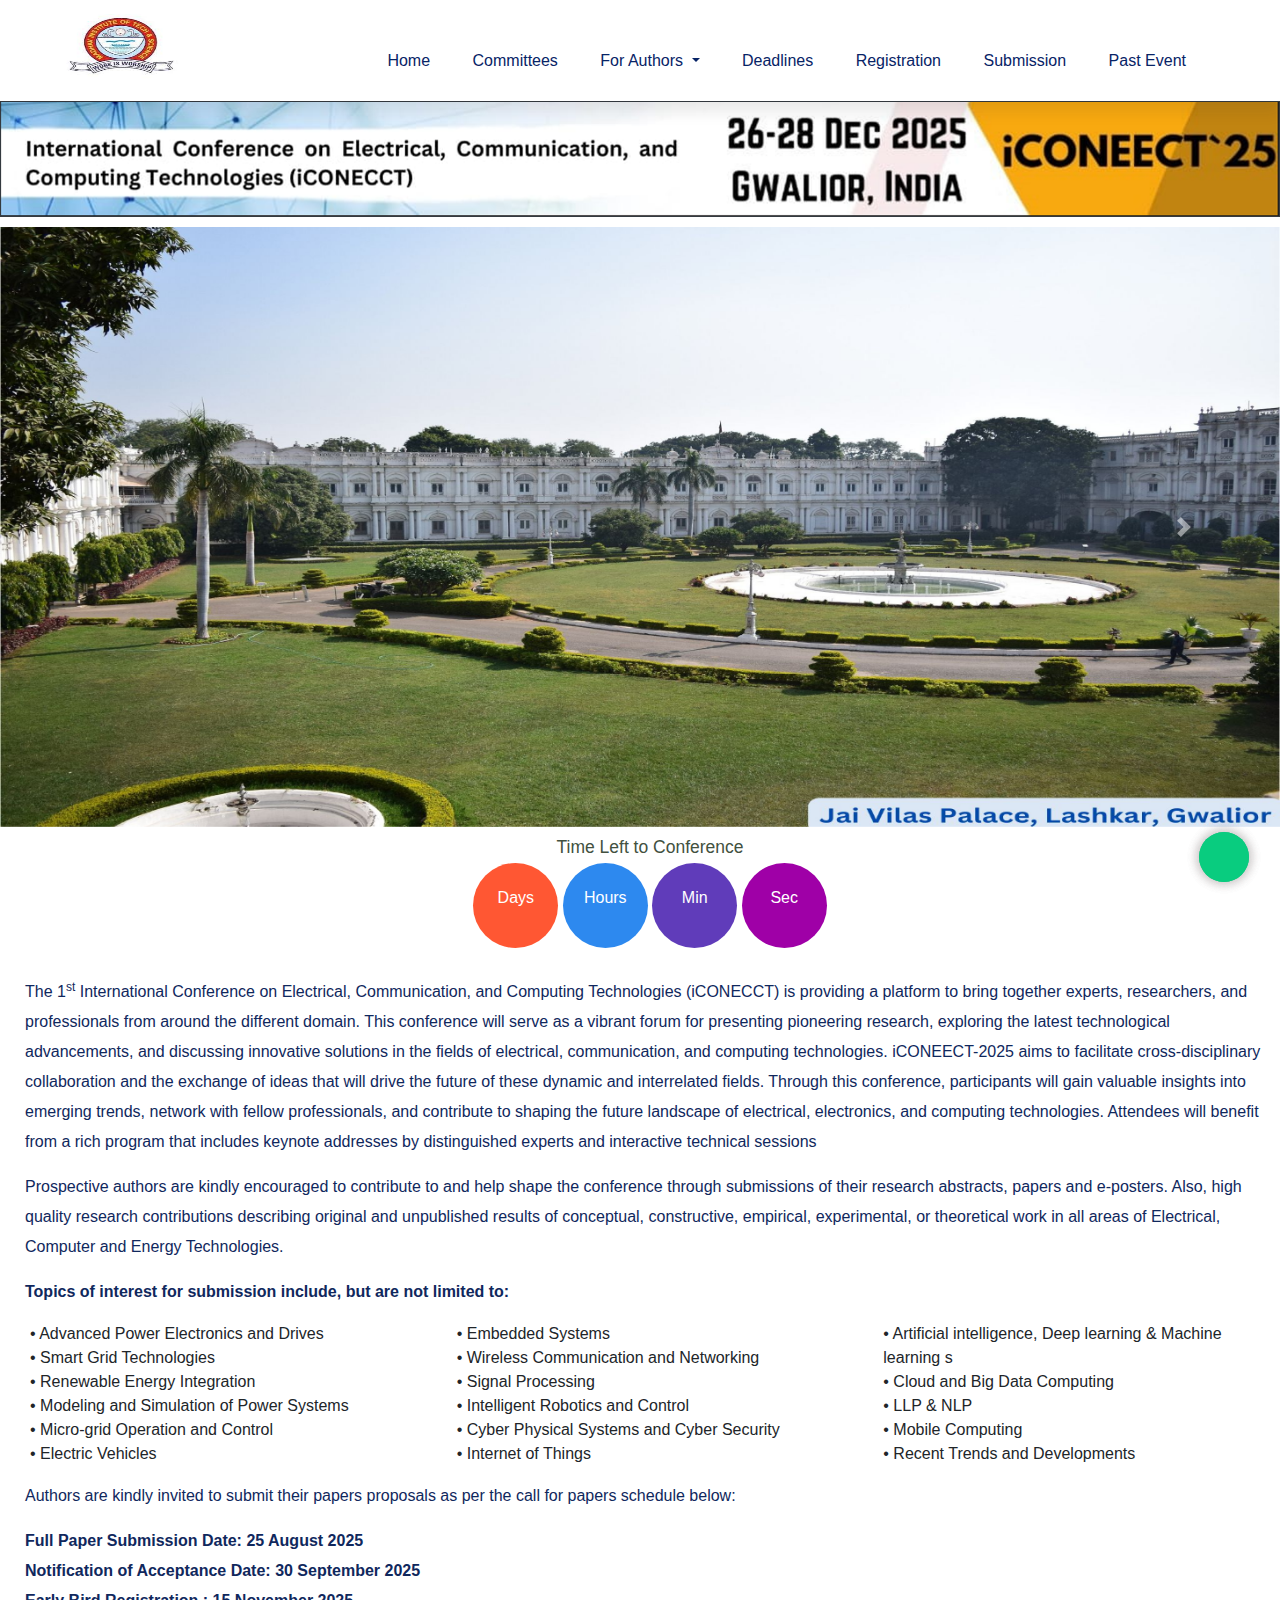
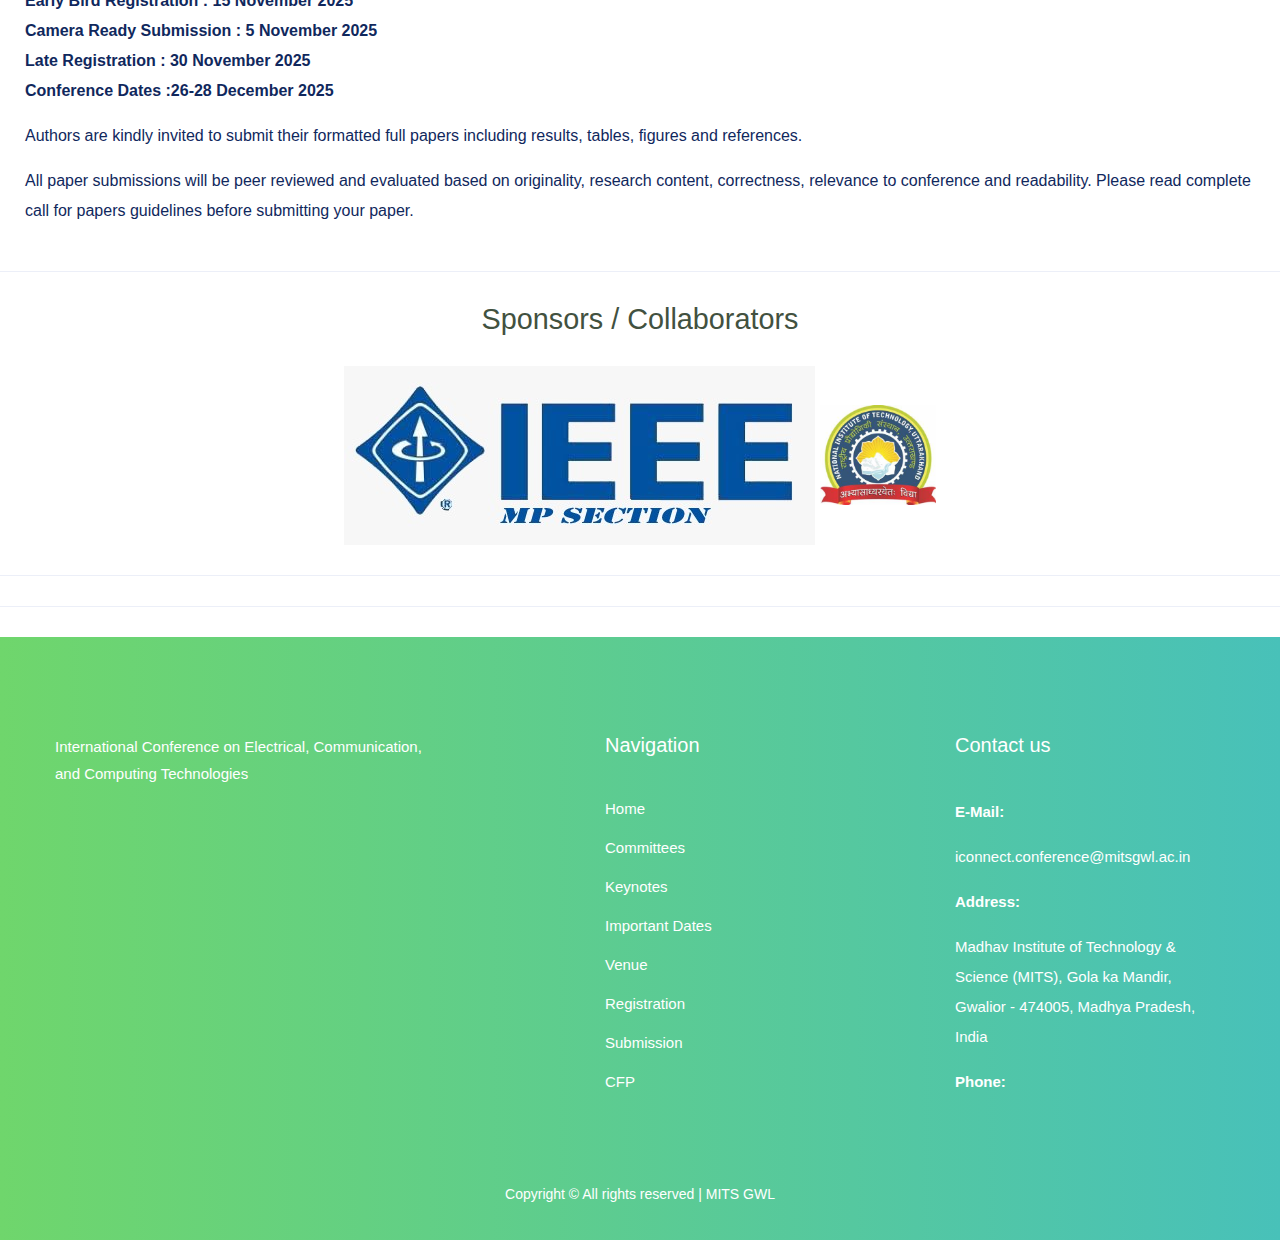
==== commit abad3b74: "sfdf" ====
--- a/index.html
+++ b/index.html
@@ -404,7 +404,6 @@
                     <h2 style="font-size: 1.8em;">Sponsors / Collaborators</h2>
 					<br>
 					<img src="assets\img\logo\IEEEMP.jpeg" style="max-width:750px;" class="img-fluid" alt="Responsive image">
-					<img src="assets\img\logo\OIP.jpeg" style="max-width:750px;" class="img-fluid" alt="Responsive image">
                     <img src="assets/img/logo/nituk.jfif" alt="NIT Logo" style="height: 100px;">
                 </div>
             </div>
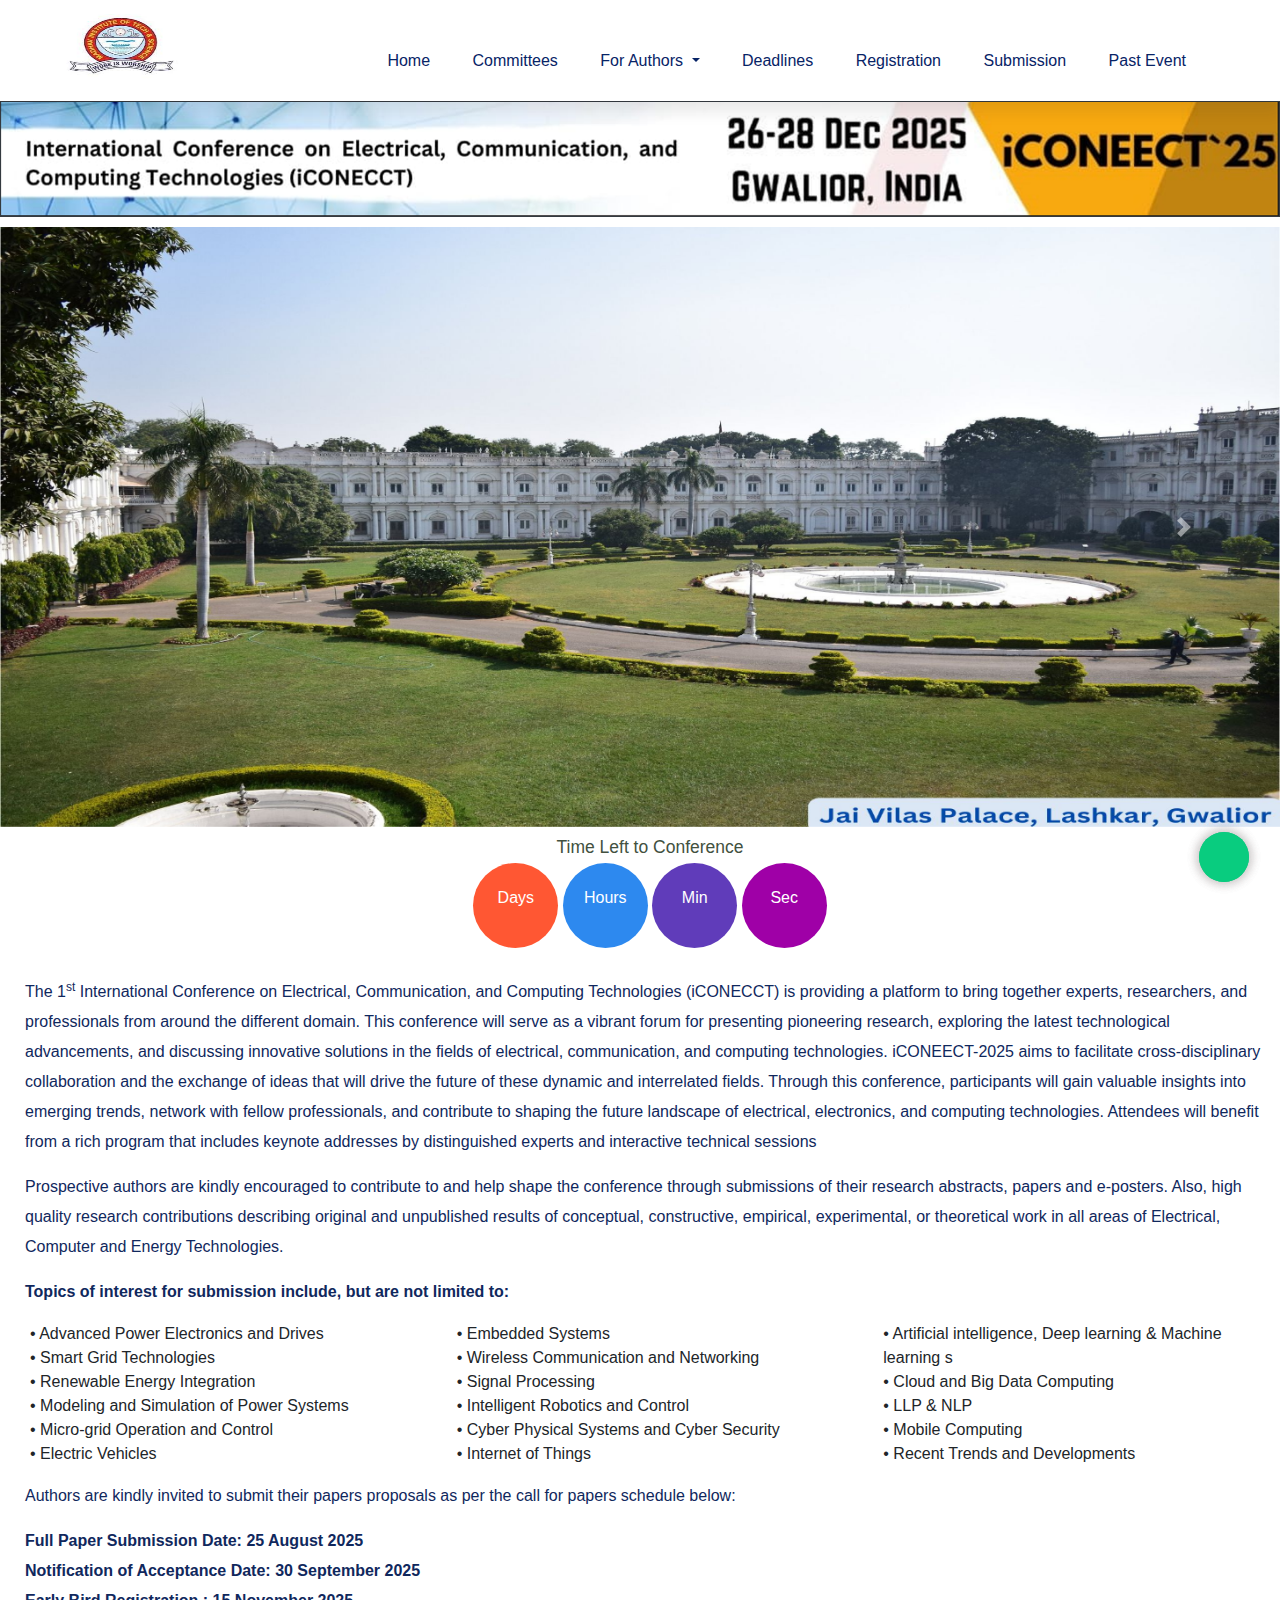
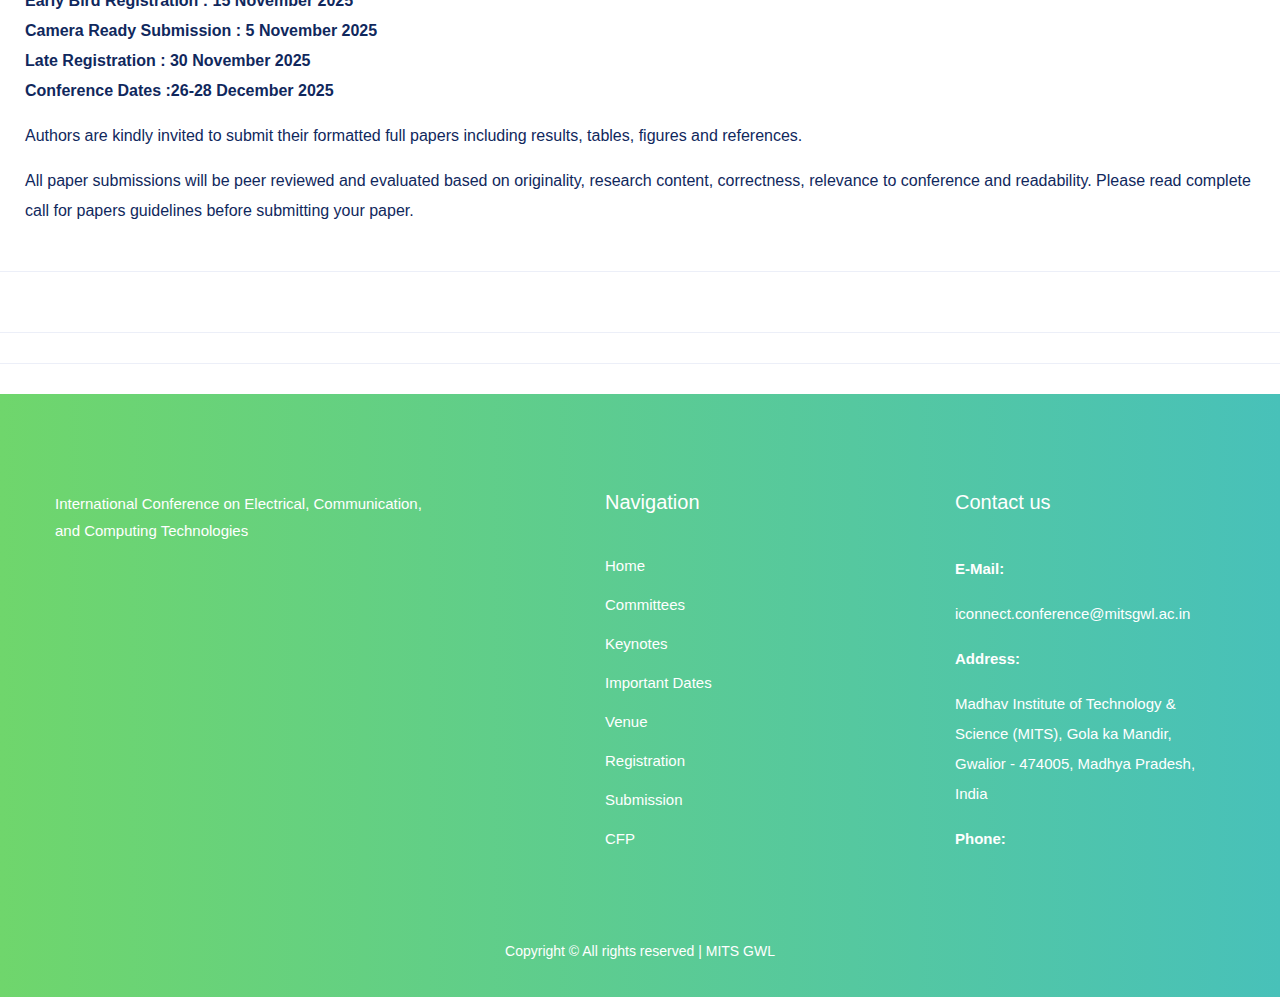
==== commit 1360fc2b: "logos where remove" ====
--- a/index.html
+++ b/index.html
@@ -400,12 +400,7 @@
 
         <div class="container">
             <div class="row">
-                <div class="col-md-12 text-center">
-                    <h2 style="font-size: 1.8em;">Sponsors / Collaborators</h2>
-					<br>
-					<img src="assets\img\logo\IEEEMP.jpeg" style="max-width:750px;" class="img-fluid" alt="Responsive image">
-                    <img src="assets/img/logo/nituk.jfif" alt="NIT Logo" style="height: 100px;">
-                </div>
+               
             </div>
         </div>
 
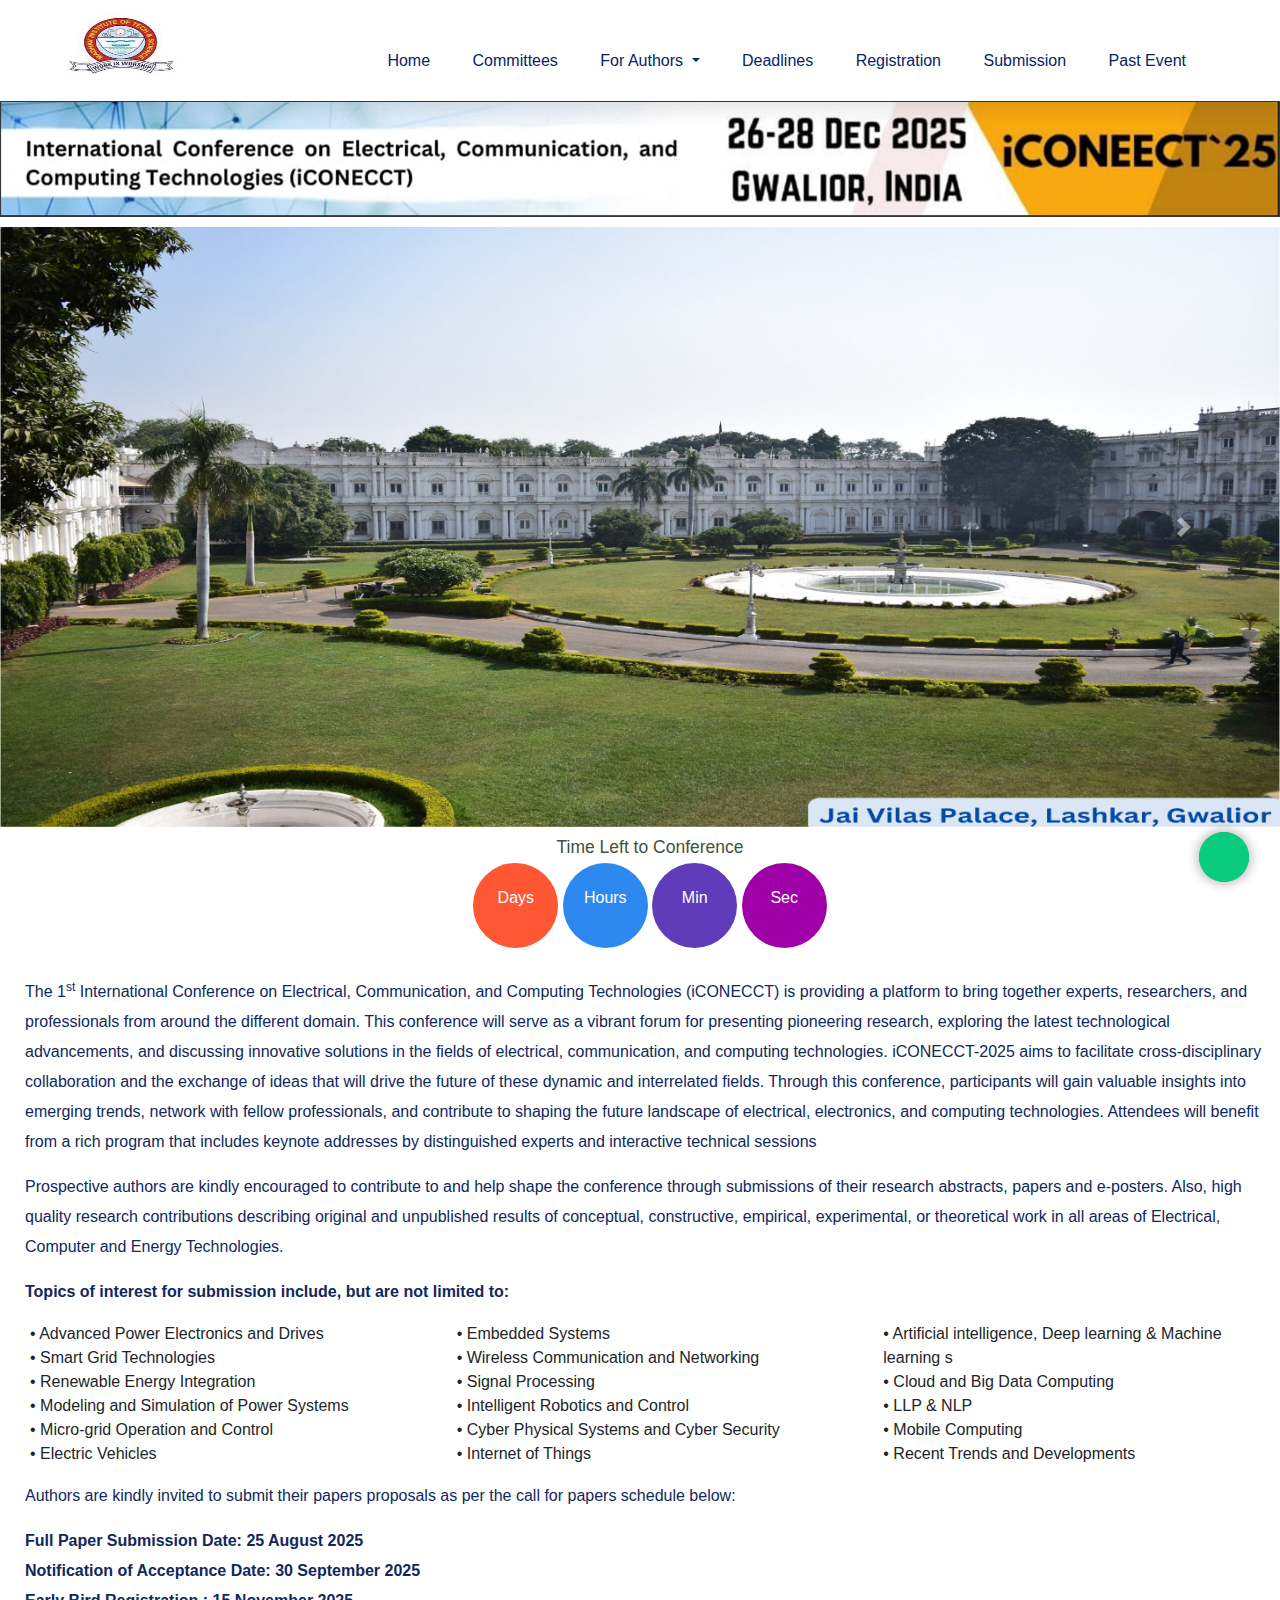
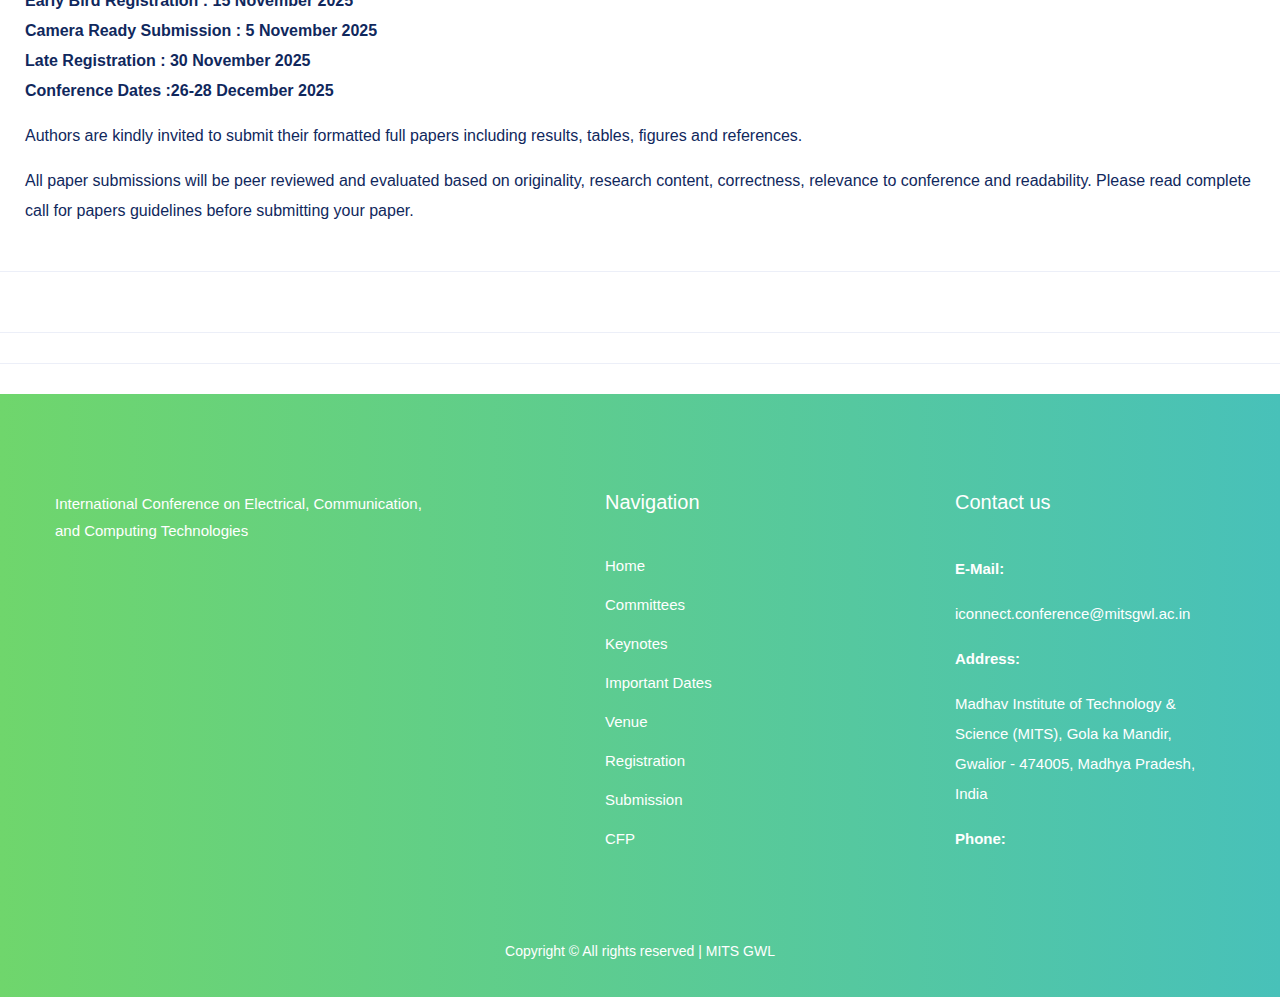
==== commit 60afbf70: "chnages" ====
--- a/index.html
+++ b/index.html
@@ -91,7 +91,7 @@
                                         <nav>
                                             <ul id="navigation">
                                                 <li><a href="home.html">Home</a></li>
-                                                <li><a href="committees.html">Committees</a></li>
+                                                <li><a href="committee.html">Committees</a></li>
     
                                                 <li class="nav-item dropdown">
                                                     <a class="nav-link dropdown-toggle" href="#" id="navbarDropdownMenuLink" data-toggle="dropdown" aria-haspopup="true" aria-expanded="false">
@@ -315,7 +315,7 @@
 
                         <p class="pera-top" style="padding-top: 5px;">
                             The 1<sup>st</sup>  International Conference on Electrical, Communication, and Computing Technologies (iCONECCT) is providing a platform to bring together experts, researchers, and professionals from around the different domain. 
-                            This conference will serve as a vibrant forum for presenting pioneering research, exploring the latest technological advancements, and discussing innovative solutions in the fields of electrical, communication, and computing technologies. iCONEECT-2025 aims to facilitate cross-disciplinary collaboration and 
+                            This conference will serve as a vibrant forum for presenting pioneering research, exploring the latest technological advancements, and discussing innovative solutions in the fields of electrical, communication, and computing technologies. iCONECCT-2025 aims to facilitate cross-disciplinary collaboration and 
                             the exchange of ideas that will drive the future of these dynamic and interrelated fields.
                              Through this conference, participants will gain valuable insights into emerging trends, network with fellow professionals, and contribute to shaping the future landscape of electrical, electronics, and computing technologies. Attendees will benefit from a rich program that includes keynote addresses by distinguished experts and interactive
                               technical sessions
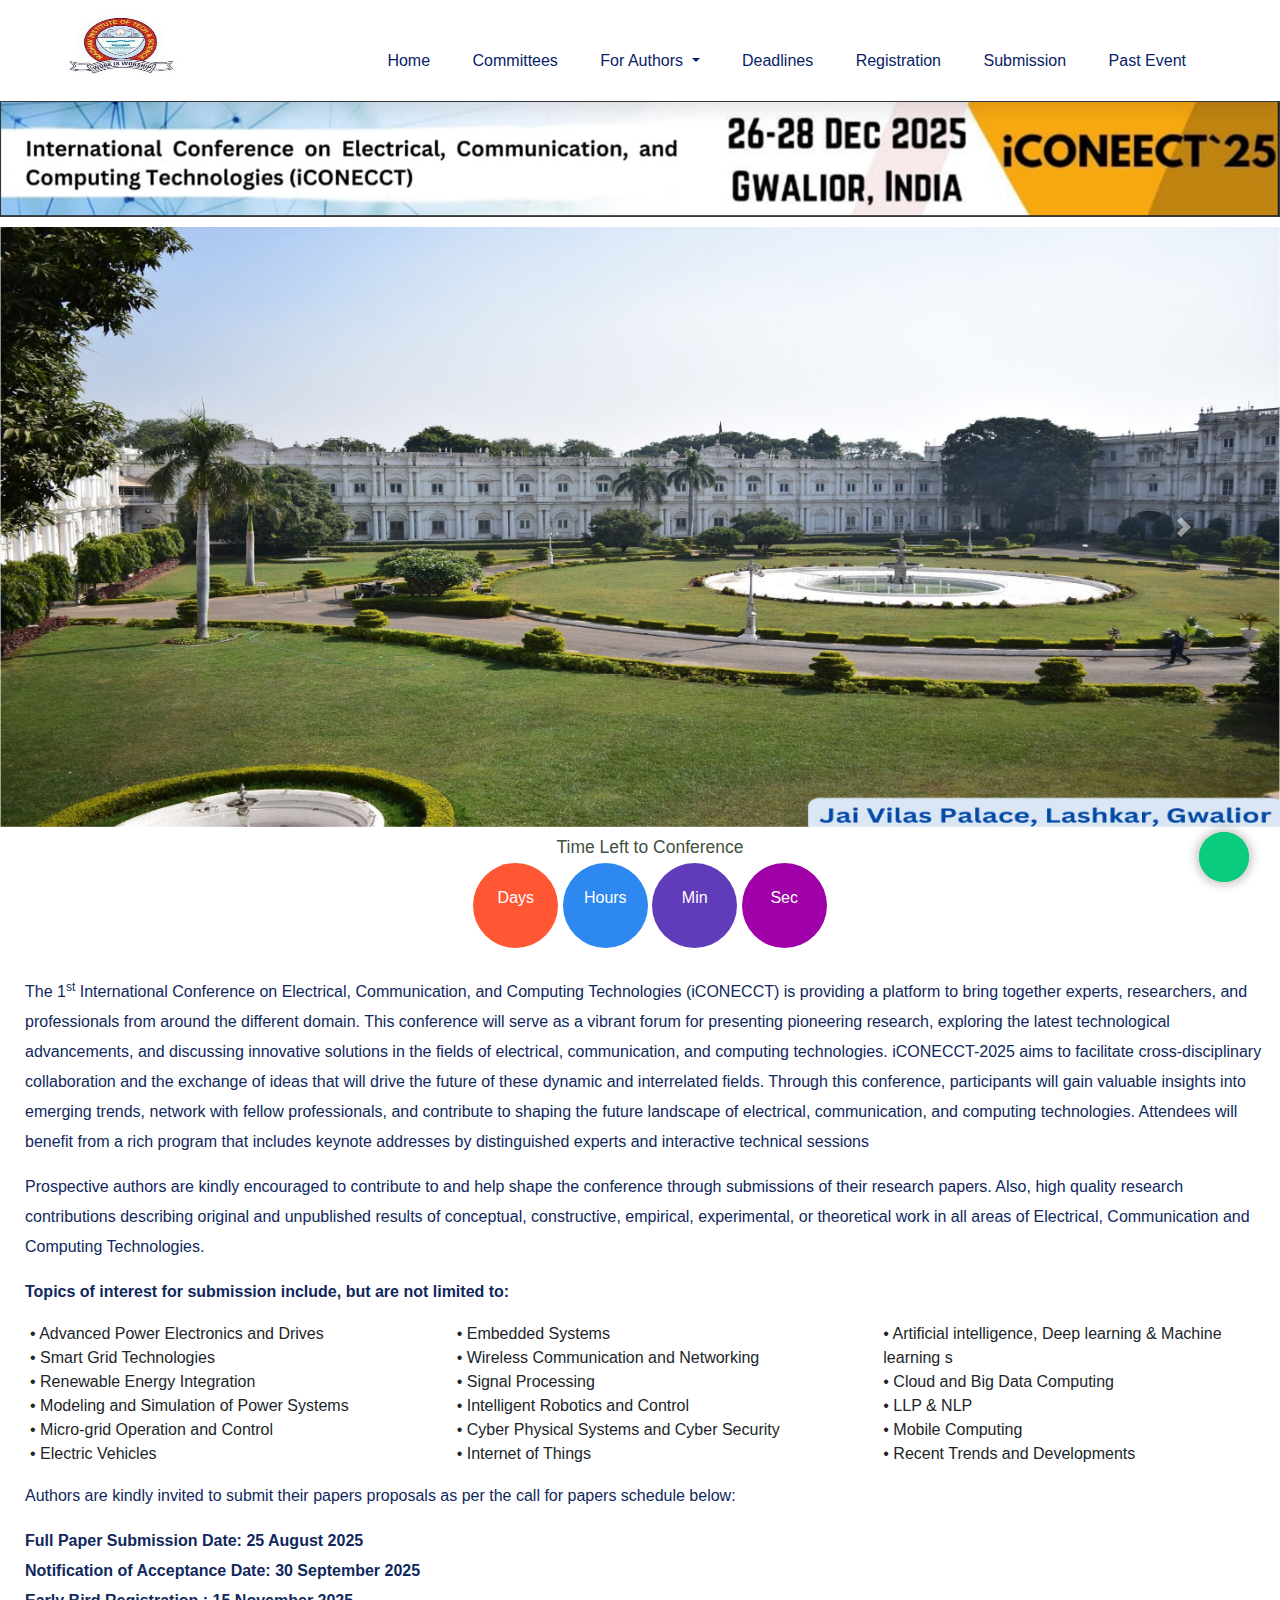
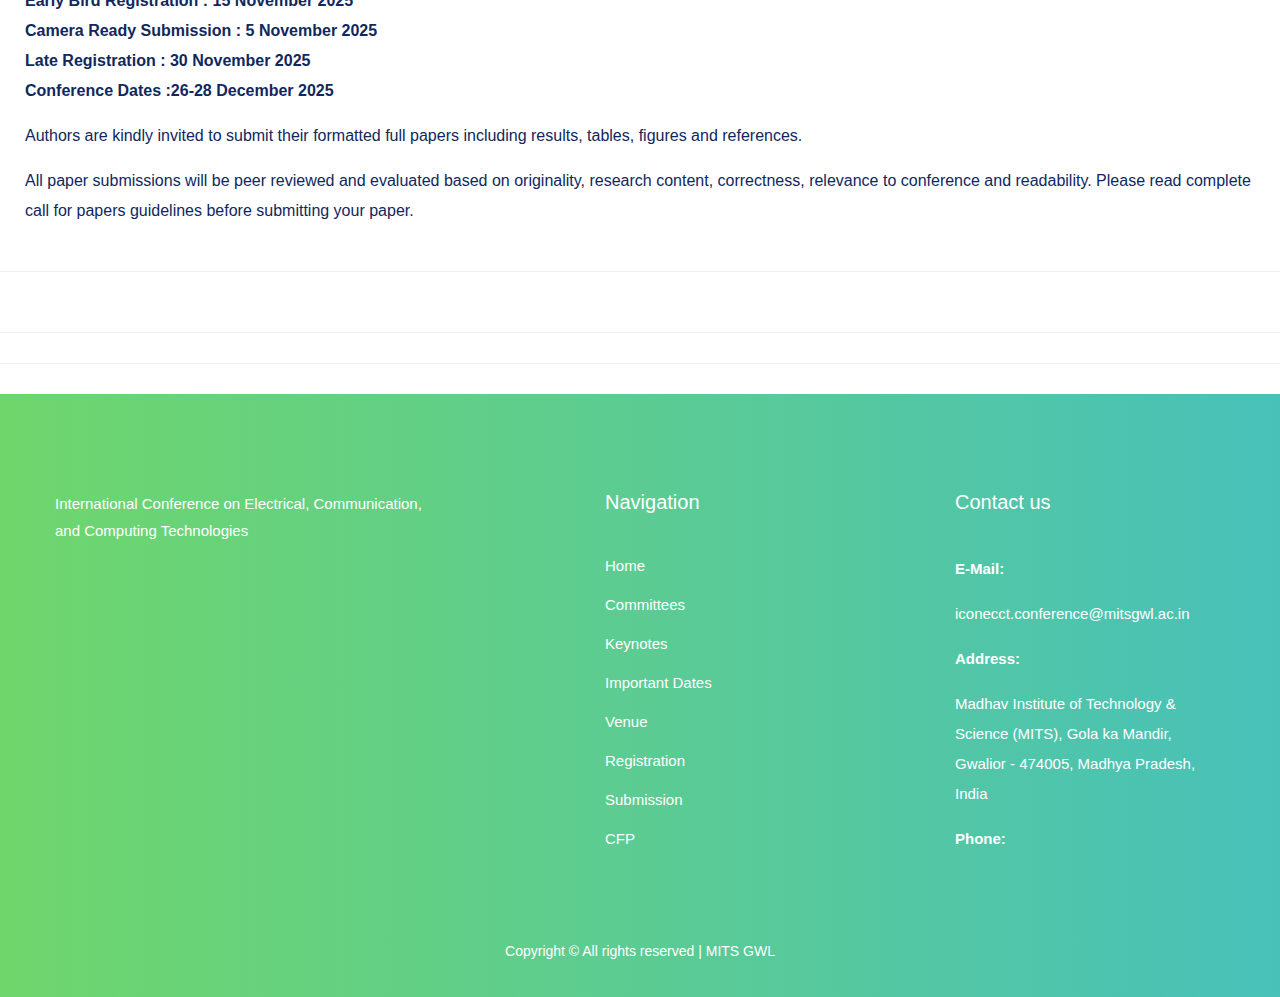
==== commit 60907595: "iConnect" ====
--- a/index.html
+++ b/index.html
@@ -91,7 +91,7 @@
                                         <nav>
                                             <ul id="navigation">
                                                 <li><a href="home.html">Home</a></li>
-                                                <li><a href="committee.html">Committees</a></li>
+                                                <li><a href="committees.html">Committees</a></li>
     
                                                 <li class="nav-item dropdown">
                                                     <a class="nav-link dropdown-toggle" href="#" id="navbarDropdownMenuLink" data-toggle="dropdown" aria-haspopup="true" aria-expanded="false">
@@ -317,13 +317,13 @@
                             The 1<sup>st</sup>  International Conference on Electrical, Communication, and Computing Technologies (iCONECCT) is providing a platform to bring together experts, researchers, and professionals from around the different domain. 
                             This conference will serve as a vibrant forum for presenting pioneering research, exploring the latest technological advancements, and discussing innovative solutions in the fields of electrical, communication, and computing technologies. iCONECCT-2025 aims to facilitate cross-disciplinary collaboration and 
                             the exchange of ideas that will drive the future of these dynamic and interrelated fields.
-                             Through this conference, participants will gain valuable insights into emerging trends, network with fellow professionals, and contribute to shaping the future landscape of electrical, electronics, and computing technologies. Attendees will benefit from a rich program that includes keynote addresses by distinguished experts and interactive
+                             Through this conference, participants will gain valuable insights into emerging trends, network with fellow professionals, and contribute to shaping the future landscape of electrical, communication, and computing technologies. Attendees will benefit from a rich program that includes keynote addresses by distinguished experts and interactive
                               technical sessions
                         </p>
 
                         <p class="pera-top">
-                        Prospective authors are kindly encouraged to contribute to and help shape the conference through submissions of their research abstracts, papers and e-posters. 
-                        Also, high quality research contributions describing original and unpublished results of conceptual, constructive, empirical, experimental, or theoretical work in all areas of Electrical, Computer and Energy Technologies.
+                        Prospective authors are kindly encouraged to contribute to and help shape the conference through submissions of their research papers. 
+                        Also, high quality research contributions describing original and unpublished results of conceptual, constructive, empirical, experimental, or theoretical work in all areas of Electrical, Communication and Computing Technologies.
                         </p>
 
 
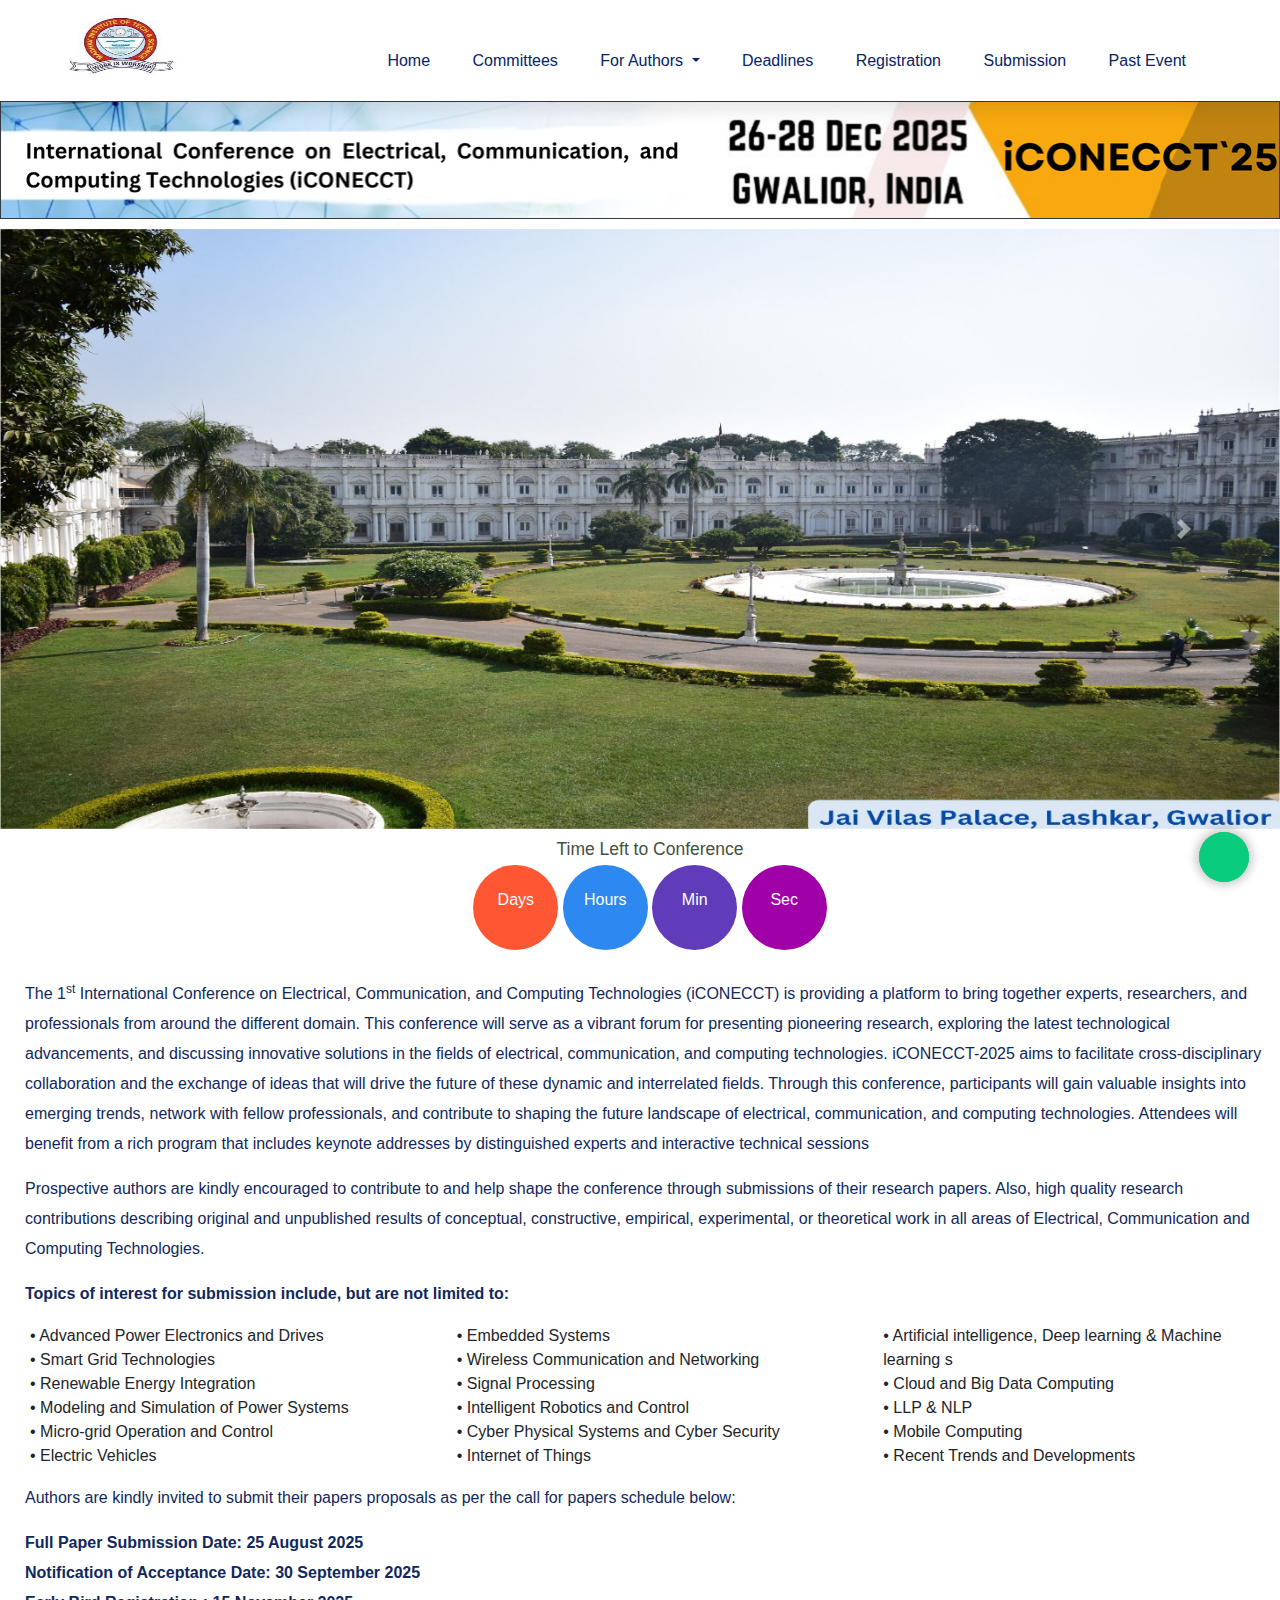
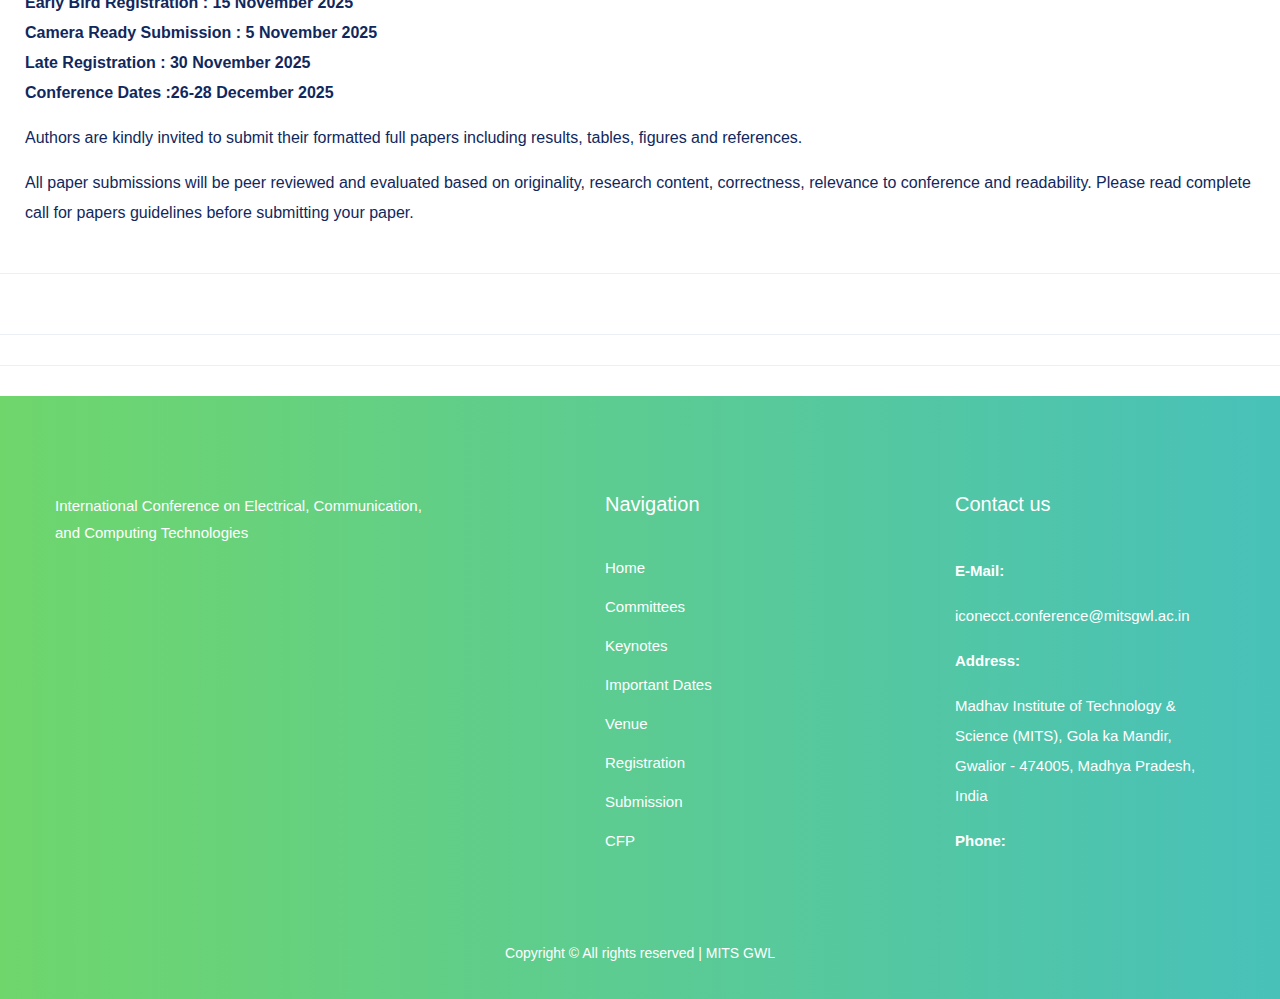
==== commit 31dcaf8f: "Added banner image and updated index.html" ====
--- a/index.html
+++ b/index.html
@@ -209,7 +209,7 @@
 
          <section class=" d-none d-sm-block border border-dark" style="margin: 0px 0px 10px 0px;">
             <div class="align-items-center">
-               <img  src="assets\img\post\poster.png" class="img-fluid" alt="Conferance Date">
+               <img  src="assets/img/banner/International Conference on Electrical, Communication, and Computing Technologies (iCONECCT) (1).png" class="img-fluid" alt="Conferance Date">
             </div>
         </section>
 
